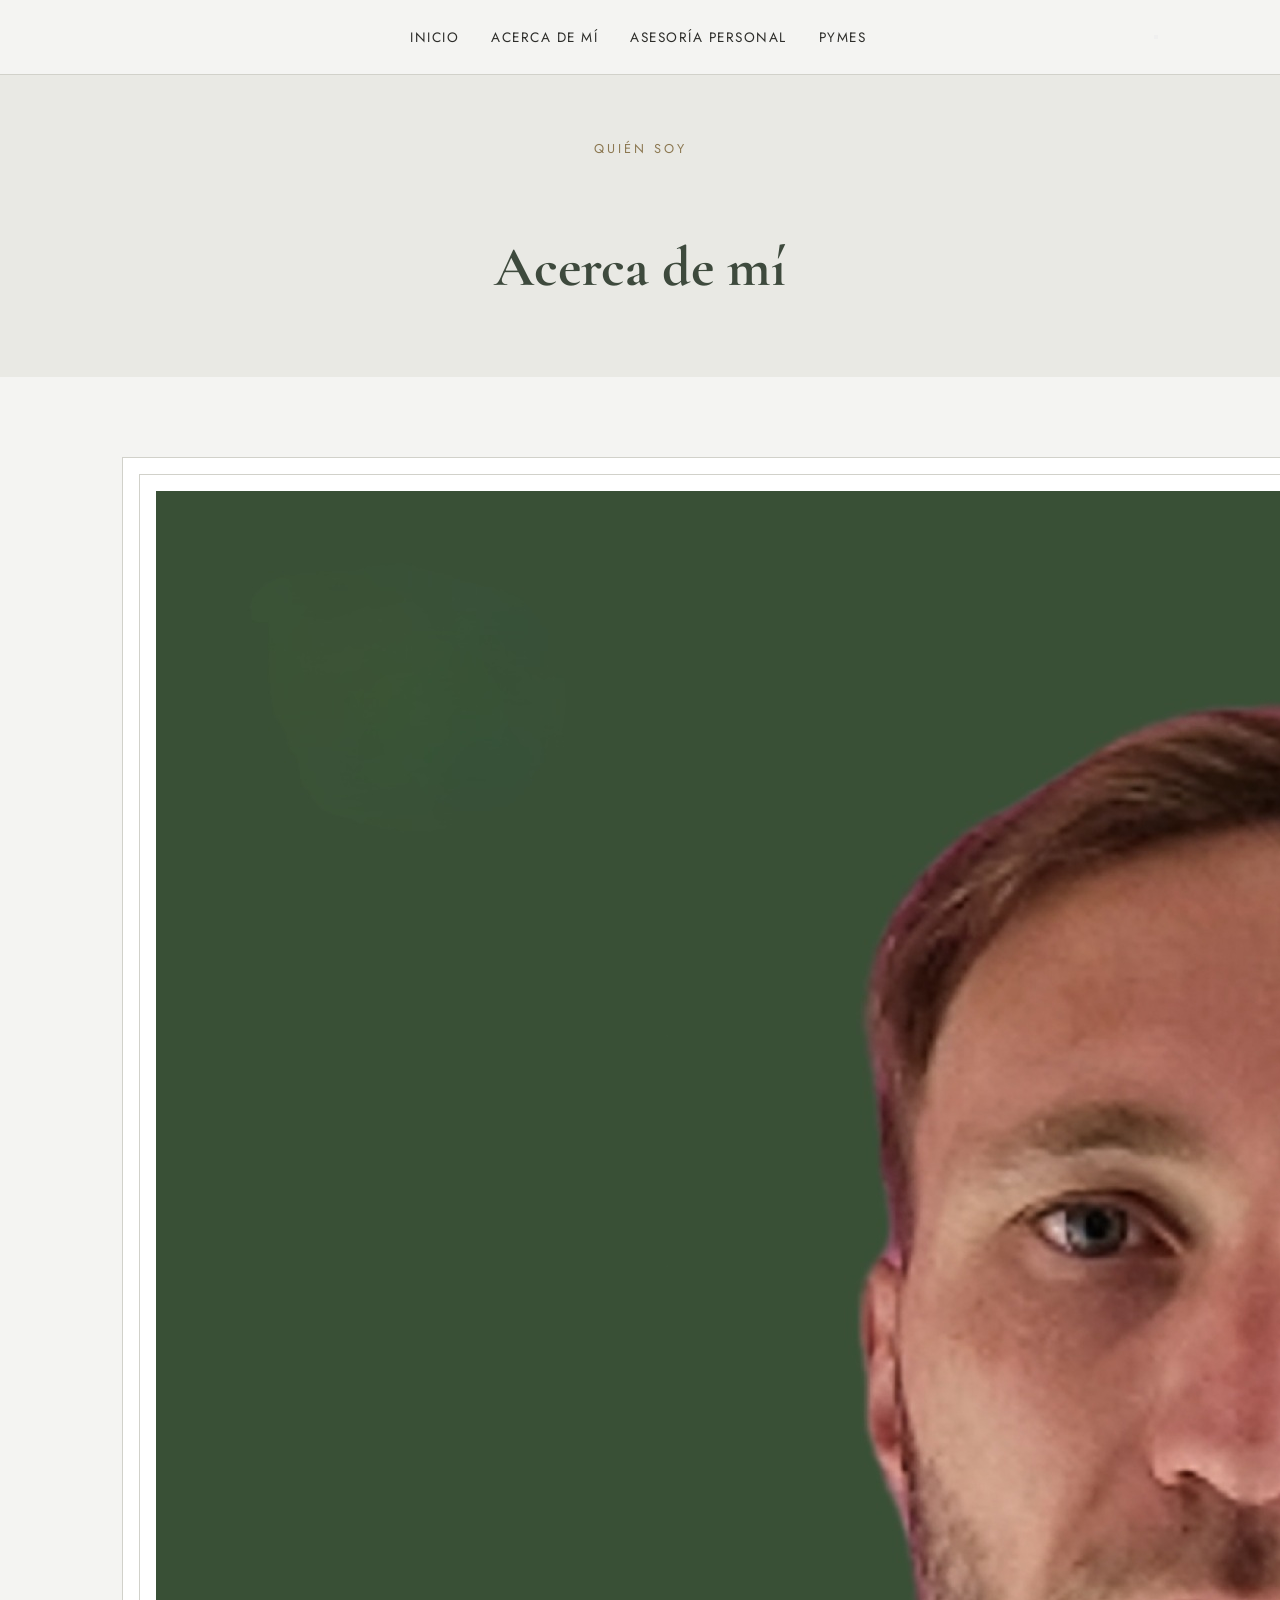
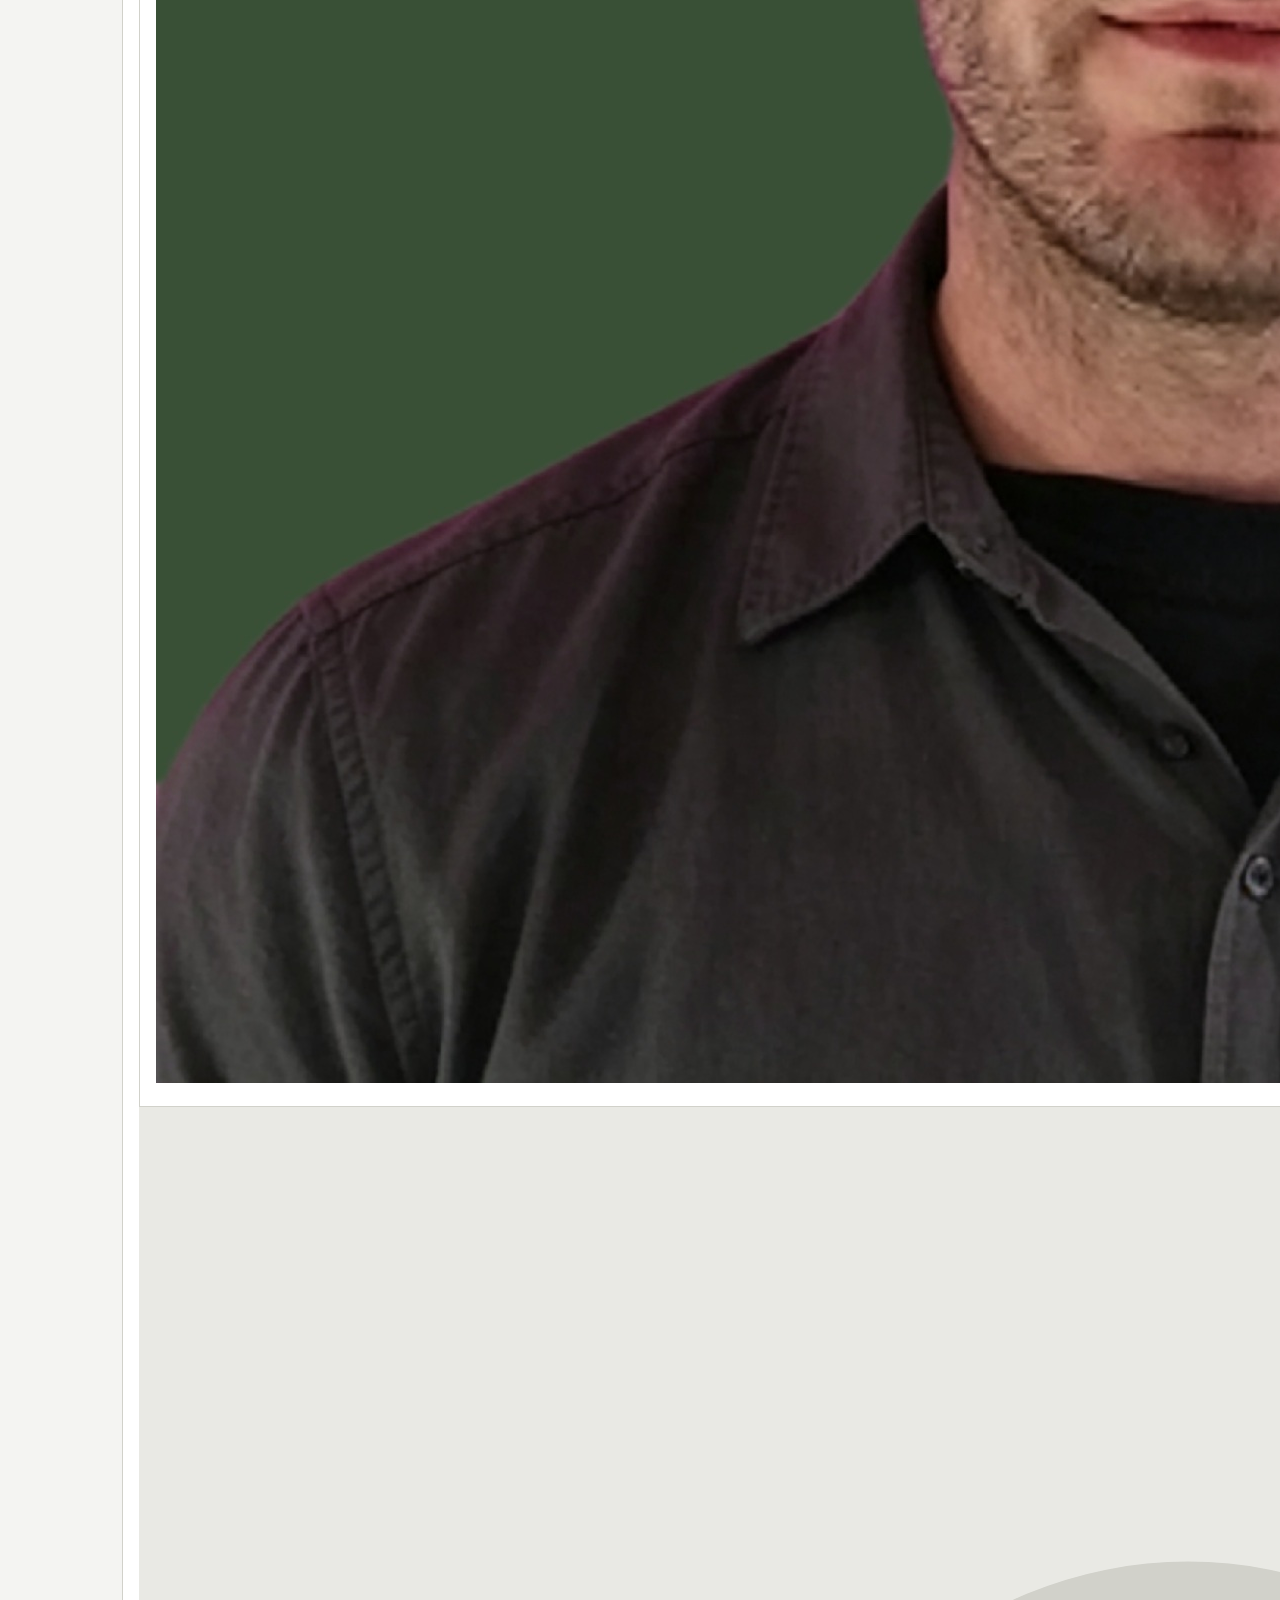
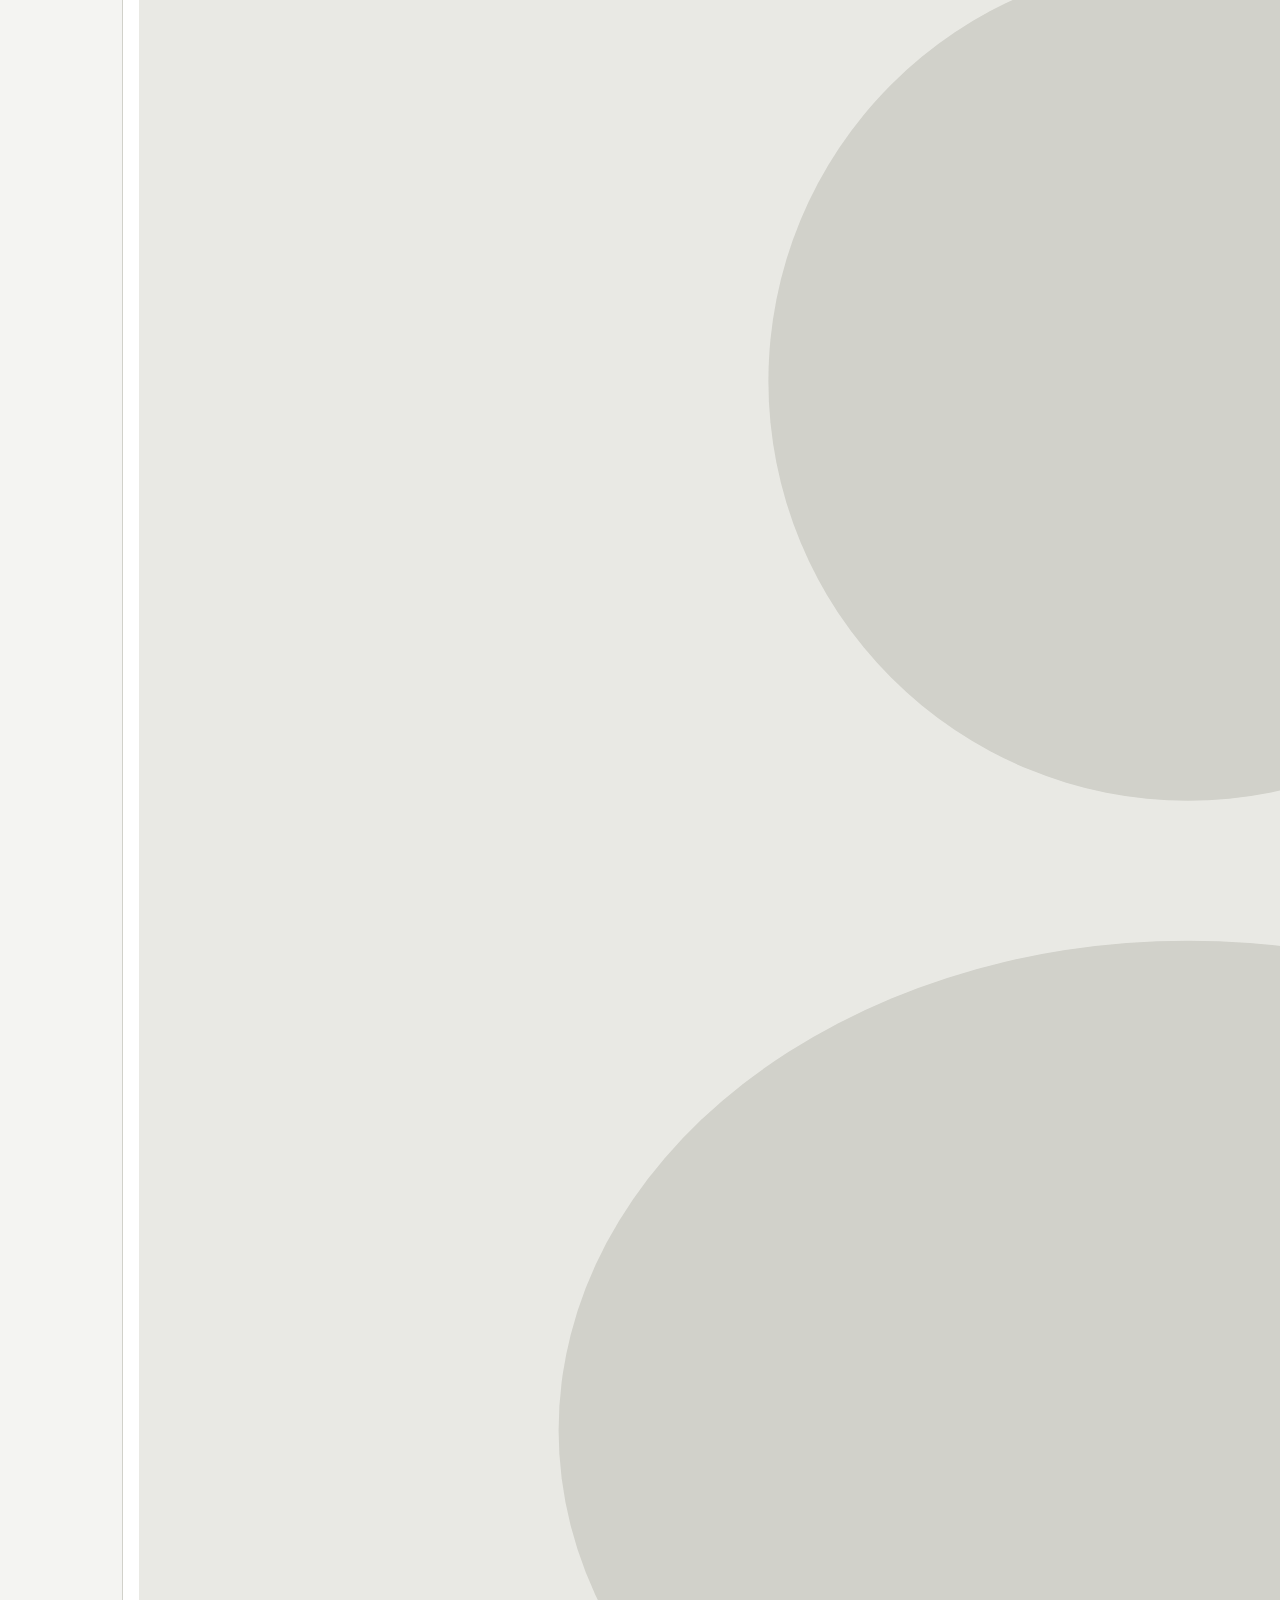
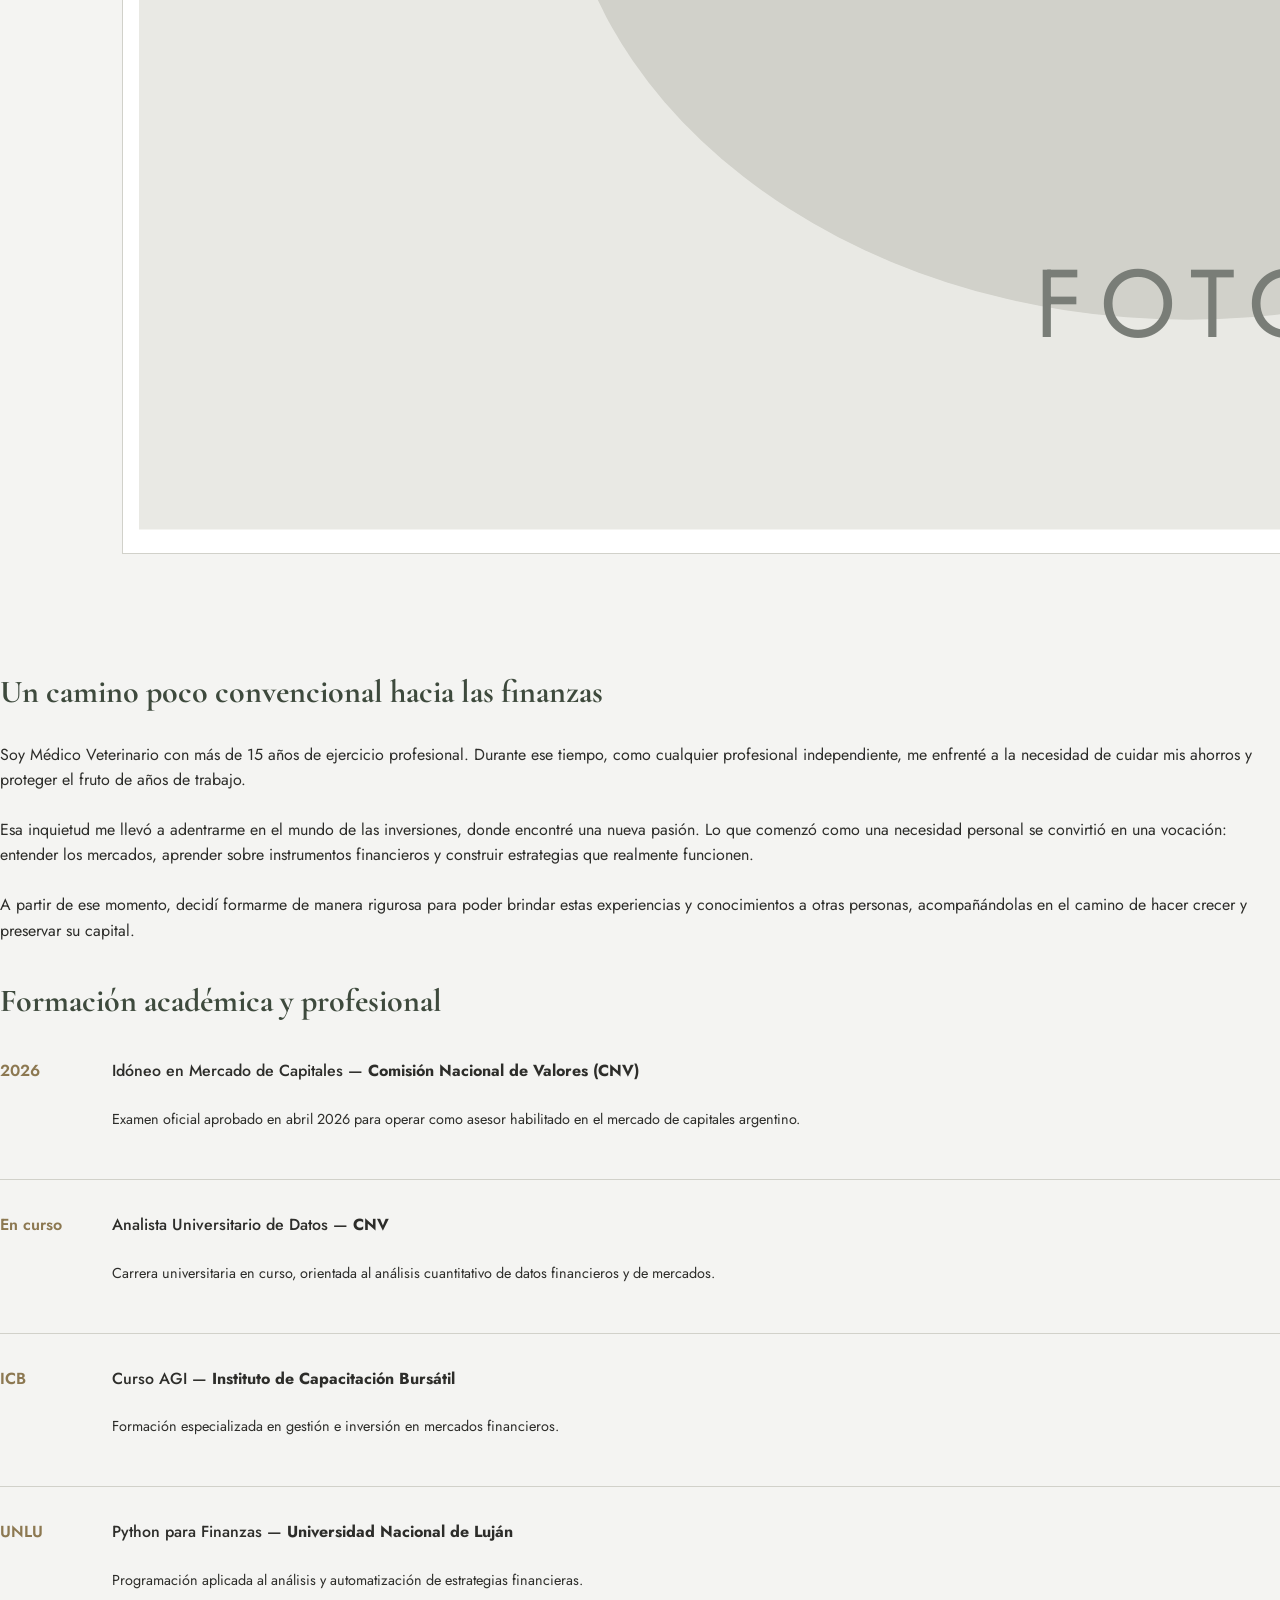
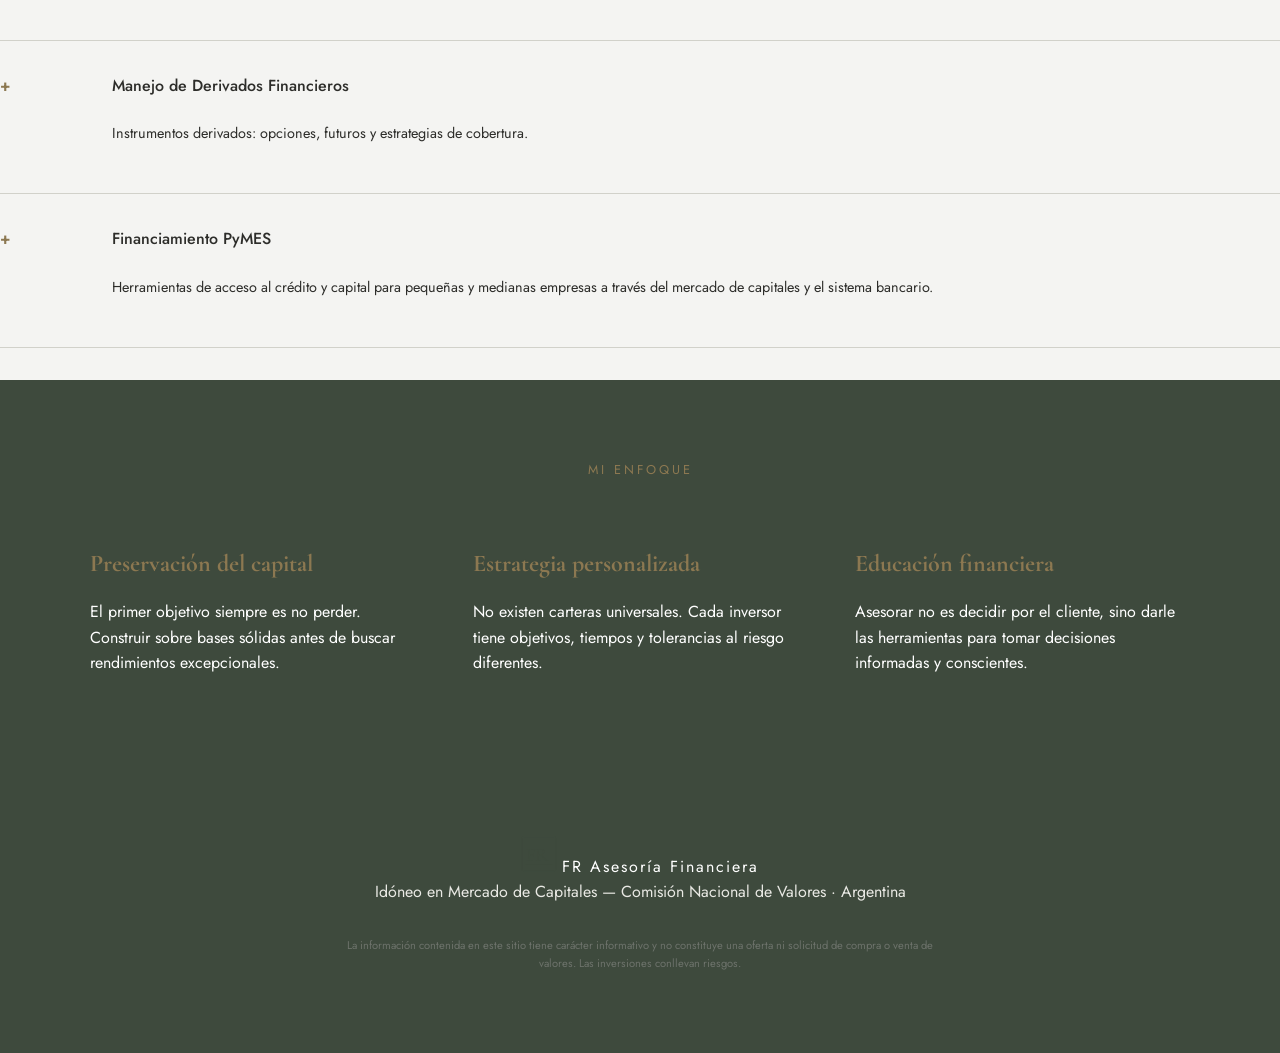
==== about.html @ cd97ecd7 "Update about.html" ====
<!DOCTYPE html>
<html lang="es">
<head>
  <meta charset="UTF-8" />
  <meta name="viewport" content="width=device-width, initial-scale=1.0"/>
  <title>Acerca de mí | FR Asesoría Financiera</title>
  <link rel="stylesheet" href="css/style.css" />
  <link rel="preconnect" href="https://fonts.googleapis.com">
  <link href="https://fonts.googleapis.com/css2?family=Cormorant+Garamond:wght@300;400;500;600&family=Jost:wght@200;300;400;500&display=swap" rel="stylesheet">
</head>
<body class="page-about">

  <nav class="nav">
    <div class="nav-inner">
      <a href="index.html" class="nav-logo">
        <svg class="logo-svg" viewBox="0 0 64 64" xmlns="http://www.w3.org/2000/svg">
          <rect x="2" y="2" width="60" height="60" rx="2" fill="none" stroke="var(--accent)" stroke-width="1.5"/>
          <text x="8" y="44" font-family="Cormorant Garamond, serif" font-size="34" font-weight="500" fill="var(--accent)" letter-spacing="-1">FR</text>
          <line x1="8" y1="50" x2="56" y2="50" stroke="var(--accent)" stroke-width="0.8" opacity="0.5"/>
        </svg>
      </a>
      <ul class="nav-links">
        <li><a href="index.html">Inicio</a></li>
        <li><a href="about.html" class="active">Acerca de mí</a></li>
        <li><a href="personas.html">Asesoría Personal</a></li>
        <li><a href="pymes.html">PyMES</a></li>
      </ul>
      <button class="nav-toggle" aria-label="Menú">
        <span></span><span></span><span></span>
      </button>
    </div>
  </nav>

  <main>
    <!-- PAGE HEADER -->
    <section class="page-header">
      <div class="container">
        <p class="section-label">Quién soy</p>
        <h2 class="page-title">Acerca de mí</h2>
      </div>
    </section>

    <!-- BIO -->
    <section class="about-bio">
      <div class="container about-grid">
        <div class="about-photo-col">
          <div class="about-photo-frame">
             <div class="about-photo-frame">
             <img src="perfil.jpg" alt="Federico Randazzo" class="about-photo">
             </div>     
              <svg viewBox="0 0 240 300" xmlns="http://www.w3.org/2000/svg">
                <rect width="240" height="300" fill="var(--surface)"/>
                <circle cx="120" cy="100" r="48" fill="var(--border)"/>
                <ellipse cx="120" cy="220" rx="72" ry="56" fill="var(--border)"/>
                <text x="120" y="278" text-anchor="middle" font-family="Jost" font-size="11" fill="var(--muted)" letter-spacing="2">FOTO</text>
              </svg>
            </div>
          </div>
          <div class="about-credential-box">
            <svg viewBox="0 0 64 64" xmlns="http://www.w3.org/2000/svg" width="40" height="40">
              <rect x="2" y="2" width="60" height="60" rx="2" fill="none" stroke="var(--accent)" stroke-width="1.5"/>
              <text x="8" y="44" font-family="Cormorant Garamond, serif" font-size="34" font-weight="500" fill="var(--accent)" letter-spacing="-1">FR</text>
              <line x1="8" y1="50" x2="56" y2="50" stroke="var(--accent)" stroke-width="0.8" opacity="0.5"/>
            </svg>
            <div>
              <p class="cred-name">Federico Randazzo.</p>
              <p class="cred-title">Asesor Financiero Matriculado CNV</p>
            </div>
          </div>
        </div>

        <div class="about-text-col">
          <h3 class="about-subtitle">Un camino poco convencional hacia las finanzas</h3>
          <p>Soy Médico Veterinario con más de 15 años de ejercicio profesional. Durante ese tiempo, como cualquier profesional independiente, me enfrenté a la necesidad de cuidar mis ahorros y proteger el fruto de años de trabajo.</p>
          <p>Esa inquietud me llevó a adentrarme en el mundo de las inversiones, donde encontré una nueva pasión. Lo que comenzó como una necesidad personal se convirtió en una vocación: entender los mercados, aprender sobre instrumentos financieros y construir estrategias que realmente funcionen.</p>
          <p>A partir de ese momento, decidí formarme de manera rigurosa para poder brindar estas experiencias y conocimientos a otras personas, acompañándolas en el camino de hacer crecer y preservar su capital.</p>

          <div class="about-divider"></div>

          <h3 class="about-subtitle">Formación académica y profesional</h3>

          <div class="formation-list">
            <div class="formation-item">
              <div class="formation-year">2026</div>
              <div class="formation-content">
                <p class="formation-title">Idóneo en Mercado de Capitales — <strong>Comisión Nacional de Valores (CNV)</strong></p>
                <p class="formation-desc">Examen oficial aprobado en abril 2026 para operar como asesor habilitado en el mercado de capitales argentino.</p>
              </div>
            </div>
            <div class="formation-item">
              <div class="formation-year">En curso</div>
              <div class="formation-content">
                <p class="formation-title">Analista Universitario de Datos — <strong>CNV</strong></p>
                <p class="formation-desc">Carrera universitaria en curso, orientada al análisis cuantitativo de datos financieros y de mercados.</p>
              </div>
            </div>
            <div class="formation-item">
              <div class="formation-year">ICB</div>
              <div class="formation-content">
                <p class="formation-title">Curso AGI — <strong>Instituto de Capacitación Bursátil</strong></p>
                <p class="formation-desc">Formación especializada en gestión e inversión en mercados financieros.</p>
              </div>
            </div>
            <div class="formation-item">
              <div class="formation-year">UNLU</div>
              <div class="formation-content">
                <p class="formation-title">Python para Finanzas — <strong>Universidad Nacional de Luján</strong></p>
                <p class="formation-desc">Programación aplicada al análisis y automatización de estrategias financieras.</p>
              </div>
            </div>
            <div class="formation-item">
              <div class="formation-year">+</div>
              <div class="formation-content">
                <p class="formation-title">Manejo de Derivados Financieros</p>
                <p class="formation-desc">Instrumentos derivados: opciones, futuros y estrategias de cobertura.</p>
              </div>
            </div>
            <div class="formation-item">
              <div class="formation-year">+</div>
              <div class="formation-content">
                <p class="formation-title">Financiamiento PyMES</p>
                <p class="formation-desc">Herramientas de acceso al crédito y capital para pequeñas y medianas empresas a través del mercado de capitales y el sistema bancario.</p>
              </div>
            </div>
          </div>
        </div>
      </div>
    </section>

    <!-- VALUES -->
    <section class="values">
      <div class="container">
        <p class="section-label">Mi enfoque</p>
        <div class="values-grid">
          <div class="value-item">
            <h4>Preservación del capital</h4>
            <p>El primer objetivo siempre es no perder. Construir sobre bases sólidas antes de buscar rendimientos excepcionales.</p>
          </div>
          <div class="value-item">
            <h4>Estrategia personalizada</h4>
            <p>No existen carteras universales. Cada inversor tiene objetivos, tiempos y tolerancias al riesgo diferentes.</p>
          </div>
          <div class="value-item">
            <h4>Educación financiera</h4>
            <p>Asesorar no es decidir por el cliente, sino darle las herramientas para tomar decisiones informadas y conscientes.</p>
          </div>
        </div>
      </div>
    </section>
  </main>

  <footer class="footer">
    <div class="container footer-inner">
      <div class="footer-logo">
        <svg viewBox="0 0 64 64" xmlns="http://www.w3.org/2000/svg" width="36" height="36">
          <rect x="2" y="2" width="60" height="60" rx="2" fill="none" stroke="var(--accent)" stroke-width="1.5"/>
          <text x="8" y="44" font-family="Cormorant Garamond, serif" font-size="34" font-weight="500" fill="var(--accent)" letter-spacing="-1">FR</text>
          <line x1="8" y1="50" x2="56" y2="50" stroke="var(--accent)" stroke-width="0.8" opacity="0.5"/>
        </svg>
        <span>FR Asesoría Financiera</span>
      </div>
      <p class="footer-legal">Idóneo en Mercado de Capitales — Comisión Nacional de Valores · Argentina</p>
      <p class="footer-disclaimer">La información contenida en este sitio tiene carácter informativo y no constituye una oferta ni solicitud de compra o venta de valores. Las inversiones conllevan riesgos.</p>
    </div>
  </footer>

  <script src="js/main.js"></script>
</body>
</html>
---- css/style.css ----
/* PALETA MATE: GRIS, VERDE BOSQUE Y TIERRA */
:root {
  --bg: #f4f4f2;           /* Gris piedra muy claro (mate) */
  --surface: #e9e9e4;      /* Gris cemento suave */
  --text: #2d2d2a;         /* Carbón mate */
  --muted: #797d77;        /* Gris verdoso */
  --accent: #3e4a3d;       /* Verde bosque profundo (mate) */
  --secondary: #8c7851;    /* Marrón tierra / Bronce mate */
  --border: #d1d1ca;       /* Gris borde suave */
  --jost: 'Jost', sans-serif;
  --cormorant: 'Cormorant Garamond', serif;
}

/* RESET Y BASE */
* { margin: 0; padding: 0; box-sizing: border-box; }
body { 
  font-family: var(--jost); 
  color: var(--text); 
  background-color: var(--bg);
  line-height: 1.6;
}

/* NAVEGACIÓN */
.nav {
  padding: 1.5rem 0;
  border-bottom: 1px solid var(--border);
  position: sticky;
  top: 0;
  background: var(--bg);
  z-index: 100;
}
.nav-inner {
  max-width: 1100px;
  margin: 0 auto;
  display: flex;
  justify-content: space-between;
  align-items: center;
  padding: 0 2rem;
}
.nav-links { display: flex; list-style: none; gap: 2rem; }
.nav-links a { 
  text-decoration: none; 
  color: var(--text); 
  font-size: 0.85rem;
  text-transform: uppercase;
  letter-spacing: 1.5px;
}
.nav-links a:hover { color: var(--secondary); }

/* HERO SECTION */
.hero {
  padding: 6rem 2rem;
  max-width: 1100px;
  margin: 0 auto;
}
.hero-grid {
  display: grid;
  grid-template-columns: 1.2fr 0.8fr;
  gap: 4rem;
  align-items: center;
}
.hero-eyebrow { 
  text-transform: uppercase; 
  letter-spacing: 4px; 
  font-size: 0.75rem; 
  color: var(--secondary);
  font-weight: 500;
  margin-bottom: 1rem;
}
.hero-name { 
  font-family: var(--cormorant); 
  font-size: 4.8rem; 
  line-height: 0.85;
  font-weight: 500;
  color: var(--accent);
}
.hero-name span { color: var(--secondary); }
.hero-credential { margin-top: 1.5rem; font-size: 1.1rem; color: var(--text); }
.cnv-badge { 
  font-size: 0.7rem; 
  background: transparent; 
  padding: 2px 0; 
  border-bottom: 1px solid var(--secondary);
  color: var(--muted);
}
.hero-divider { 
  width: 40px; 
  height: 1px; 
  background: var(--secondary); 
  margin: 2.5rem 0; 
}

/* BOTONES MATE */
.btn {
  padding: 1.2rem 2.2rem;
  text-decoration: none;
  display: inline-block;
  font-size: 0.8rem;
  text-transform: uppercase;
  letter-spacing: 2px;
  transition: all 0.4s ease;
}
.btn-primary { 
  background: var(--accent); 
  color: #f4f4f2; 
  border: 1px solid var(--accent);
}
.btn-ghost { 
  border: 1px solid var(--accent); 
  color: var(--accent); 
  margin-left: 1rem; 
}
.btn:hover { 
  background: var(--secondary); 
  border-color: var(--secondary); 
  color: white; 
}

/* SERVICIOS */
.services-preview { background: var(--surface); padding: 7rem 2rem; }
.container { max-width: 1100px; margin: 0 auto; }
.section-label { 
  text-align: center; 
  margin-bottom: 4rem; 
  letter-spacing: 3px; 
  text-transform: uppercase;
  font-size: 0.8rem;
  color: var(--secondary); 
}
.services-grid { 
  display: grid; 
  grid-template-columns: repeat(auto-fit, minmax(300px, 1fr)); 
  gap: 1.5rem; 
}
.service-card { 
  background: var(--bg); 
  padding: 3rem 2rem; 
  border: 1px solid var(--border);
  text-decoration: none;
  color: inherit;
  transition: all 0.3s ease;
}
.service-card:hover { 
  border-color: var(--secondary);
  background: #ffffff;
}
.service-card h3 { 
  font-family: var(--cormorant); 
  font-size: 1.8rem; 
  margin: 1.5rem 0 1rem 0; 
  color: var(--accent);
}

/* FOOTER */
.footer { 
  padding: 5rem 2rem; 
  background: var(--accent); 
  color: var(--surface); 
  text-align: center; 
}
.footer-logo span { color: white; letter-spacing: 2px; }
.footer-disclaimer { 
  font-size: 0.7rem; 
  color: var(--muted); 
  max-width: 600px; 
  margin: 2rem auto 0; 
  opacity: 0.8;
}

/* RESPONSIVE */
@media (max-width: 768px) {
  .hero-grid { grid-template-columns: 1fr; text-align: center; }
  .hero-name { font-size: 3.8rem; }
  .hero-divider { margin: 2rem auto; }
  .nav-links { display: none; }
}
/* AJUSTES PARA EL MENÚ MÓVIL (JS) */
@media (max-width: 768px) {
    .nav-toggle {
        display: block;
        cursor: pointer;
        background: none;
        border: none;
        z-index: 1000;
    }
    .nav-toggle span {
        display: block;
        width: 25px;
        height: 2px;
        background: var(--accent);
        margin: 5px;
        transition: 0.3s;
    }
    .nav-links {
        position: fixed;
        right: -100%;
        top: 0;
        height: 100vh;
        width: 70%;
        background: var(--bg);
        flex-direction: column;
        align-items: center;
        justify-content: center;
        transition: 0.5s;
        box-shadow: -10px 0 20px rgba(0,0,0,0.1);
    }
    .nav-active { right: 0; }
}
/* ESTILOS ESPECÍFICOS PARA ACERCA DE MÍ */
.page-header {
  padding: 4rem 2rem;
  text-align: center;
  background: var(--surface);
}
.page-title {
  font-family: var(--cormorant);
  font-size: 3.5rem;
  color: var(--accent);
}

.about-grid {
  display: grid;
  grid-template-columns: 0.8fr 1.2fr;
  gap: 4rem;
  padding: 5rem 2rem;
  align-items: start;
}

.about-photo-frame {
  border: 1px solid var(--border);
  padding: 1rem;
  background: white;
}

.about-credential-box {
  margin-top: 2rem;
  display: flex;
  align-items: center;
  gap: 1rem;
  padding: 1.5rem;
  background: var(--surface);
  border-left: 3px solid var(--secondary);
}

.cred-name { font-weight: 600; color: var(--accent); }
.cred-title { font-size: 0.8rem; color: var(--muted); }

.about-subtitle {
  font-family: var(--cormorant);
  font-size: 2rem;
  color: var(--accent);
  margin: 2rem 0 1.5rem;
}

.about-text-col p { margin-bottom: 1.5rem; color: var(--text); }

/* LISTA DE FORMACIÓN */
.formation-list { margin-top: 2rem; }
.formation-item {
  display: flex;
  gap: 2rem;
  margin-bottom: 2rem;
  padding-bottom: 1.5rem;
  border-bottom: 1px solid var(--border);
}
.formation-year {
  font-weight: 600;
  color: var(--secondary);
  min-width: 80px;
}
.formation-title { font-weight: 500; color: var(--accent); }
.formation-desc { font-size: 0.9rem; color: var(--muted); margin-top: 0.3rem; }

/* SECCIÓN VALORES */
.values { background: var(--accent); color: white; padding: 5rem 2rem; }
.values .section-label { color: var(--secondary); }
.values-grid {
  display: grid;
  grid-template-columns: repeat(auto-fit, minmax(250px, 1fr));
  gap: 3rem;
  margin-top: 3rem;
}
.value-item h4 {
  font-family: var(--cormorant);
  font-size: 1.5rem;
  margin-bottom: 1rem;
  color: var(--secondary);
}

/* RESPONSIVE ACERCA DE MÍ */
@media (max-width: 768px) {
  .about-grid { grid-template-columns: 1fr; }
  .page-title { font-size: 2.5rem; }
}
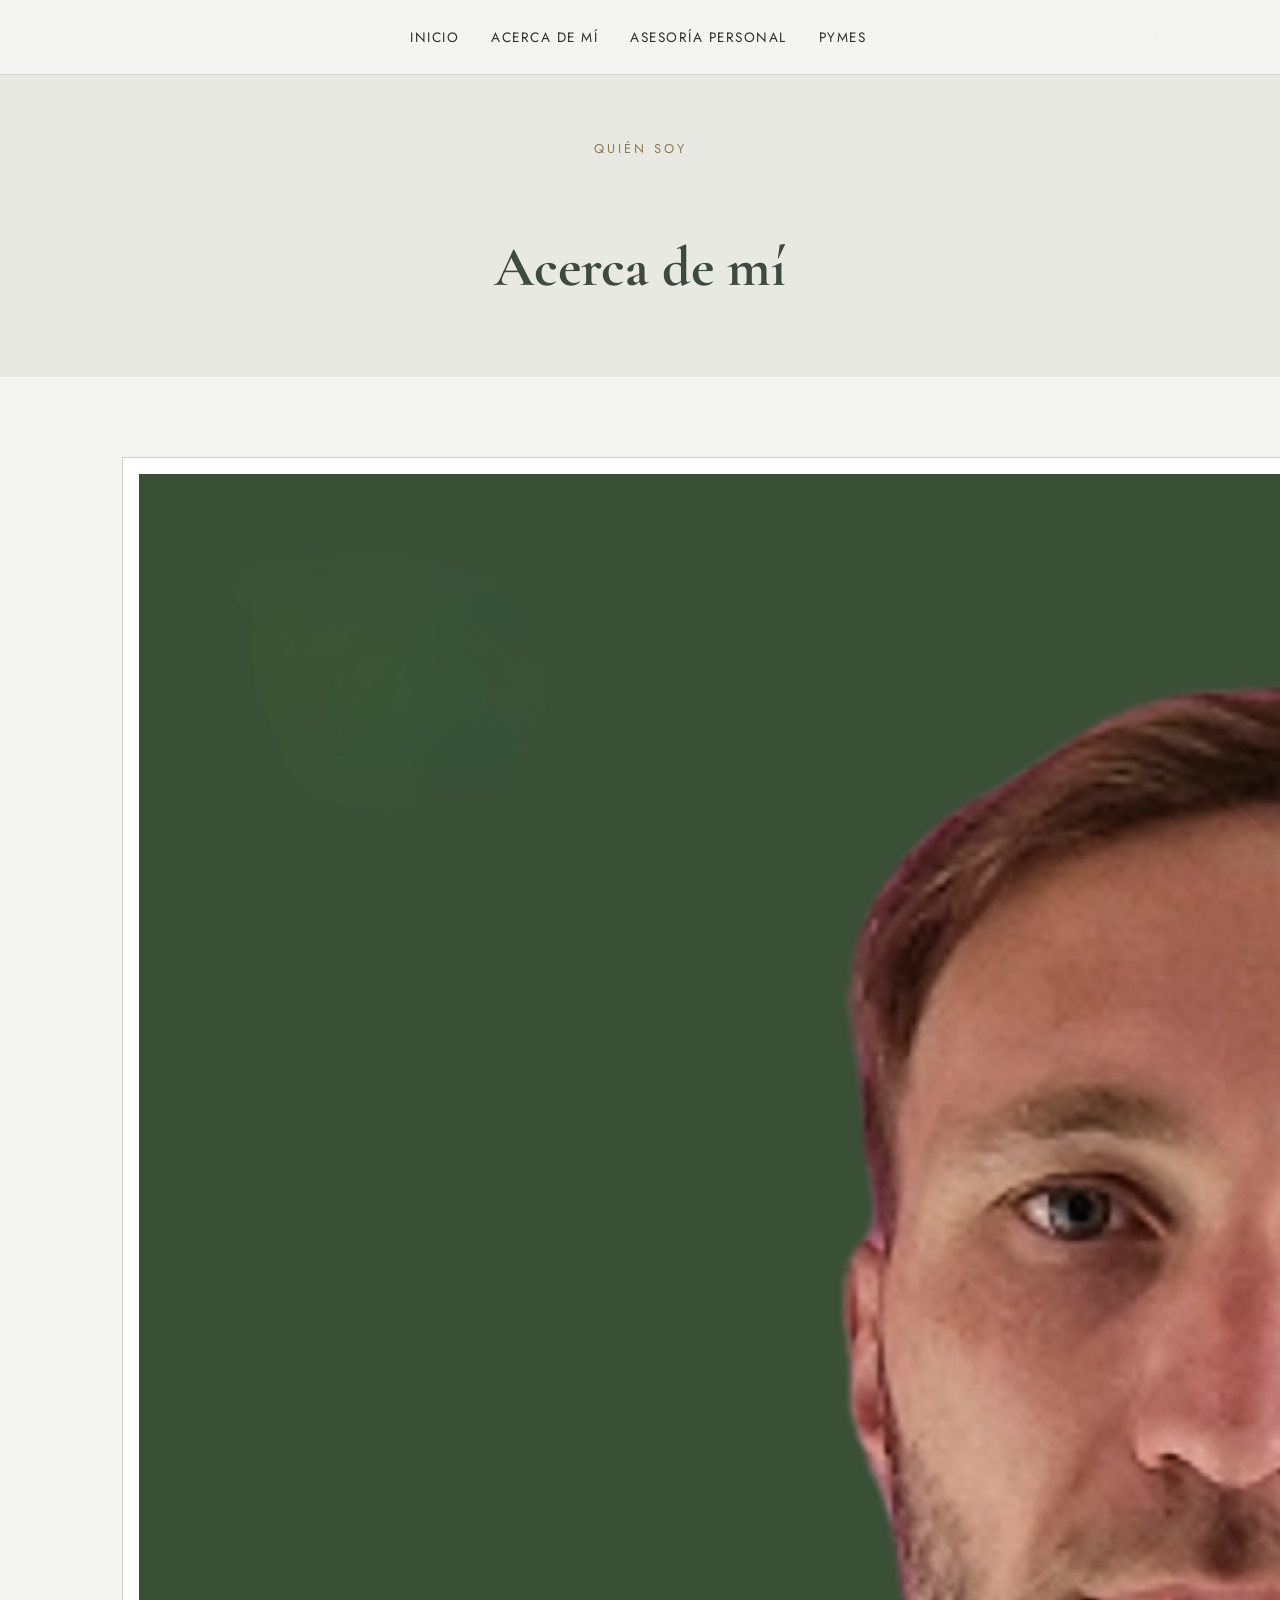
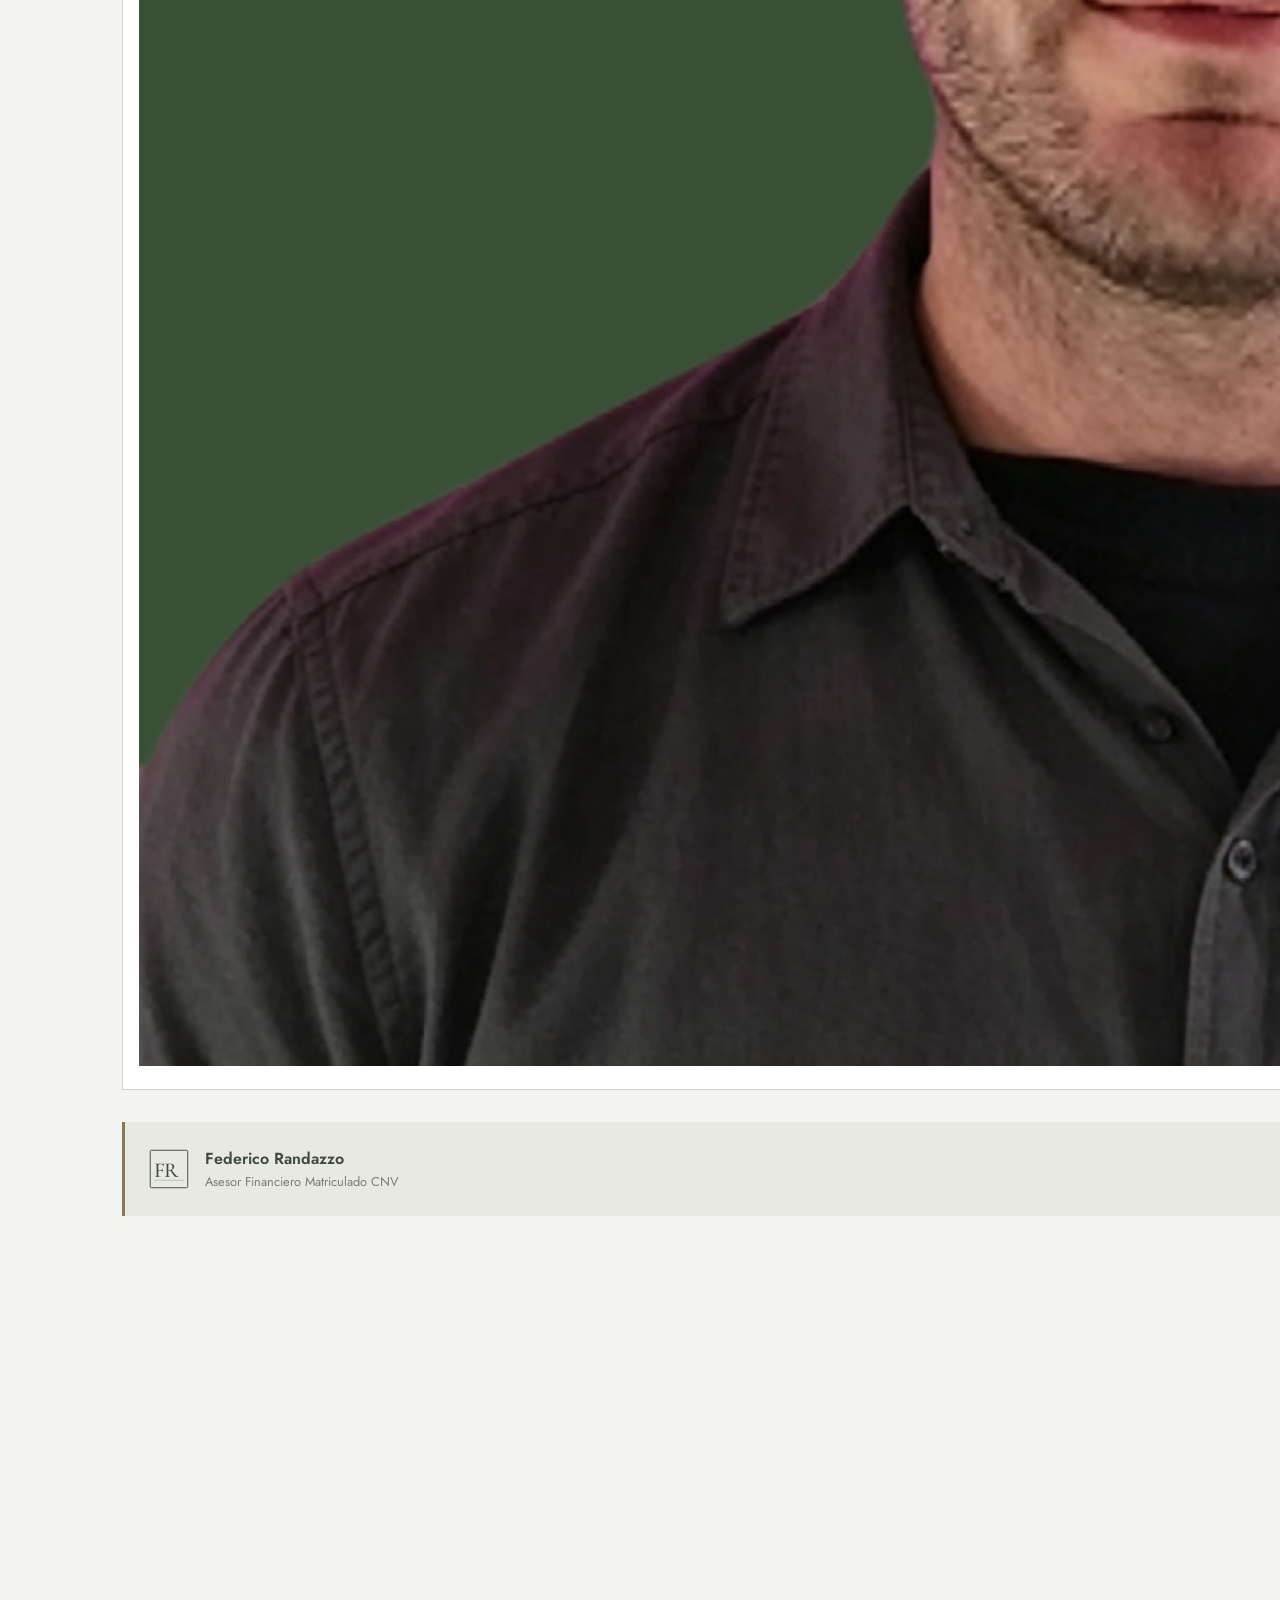
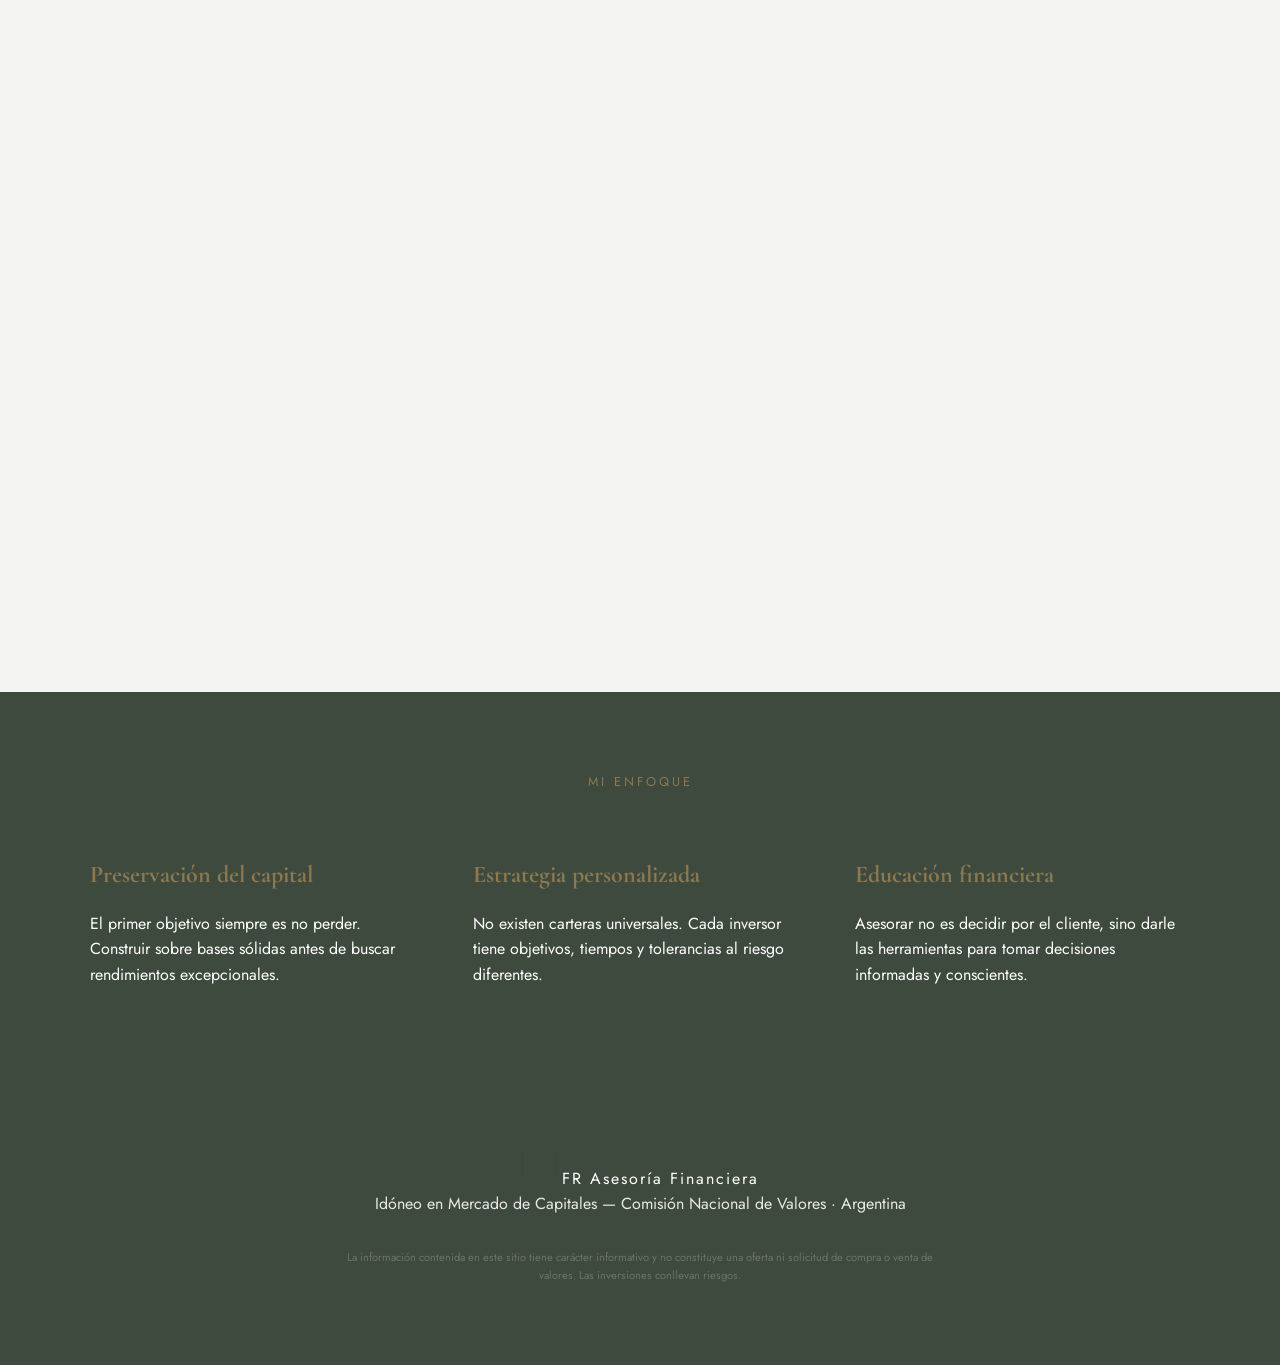
==== commit 6944eaac: "Update about.html" ====
--- a/about.html
+++ b/about.html
@@ -45,17 +45,9 @@
       <div class="container about-grid">
         <div class="about-photo-col">
           <div class="about-photo-frame">
-             <div class="about-photo-frame">
-             <img src="perfil.jpg" alt="Federico Randazzo" class="about-photo">
-             </div>     
-              <svg viewBox="0 0 240 300" xmlns="http://www.w3.org/2000/svg">
-                <rect width="240" height="300" fill="var(--surface)"/>
-                <circle cx="120" cy="100" r="48" fill="var(--border)"/>
-                <ellipse cx="120" cy="220" rx="72" ry="56" fill="var(--border)"/>
-                <text x="120" y="278" text-anchor="middle" font-family="Jost" font-size="11" fill="var(--muted)" letter-spacing="2">FOTO</text>
-              </svg>
-            </div>
+            <img src="perfil.jpg" alt="Federico Randazzo" class="about-photo">
           </div>
+
           <div class="about-credential-box">
             <svg viewBox="0 0 64 64" xmlns="http://www.w3.org/2000/svg" width="40" height="40">
               <rect x="2" y="2" width="60" height="60" rx="2" fill="none" stroke="var(--accent)" stroke-width="1.5"/>
@@ -63,7 +55,7 @@
               <line x1="8" y1="50" x2="56" y2="50" stroke="var(--accent)" stroke-width="0.8" opacity="0.5"/>
             </svg>
             <div>
-              <p class="cred-name">Federico Randazzo.</p>
+              <p class="cred-name">Federico Randazzo</p>
               <p class="cred-title">Asesor Financiero Matriculado CNV</p>
             </div>
           </div>
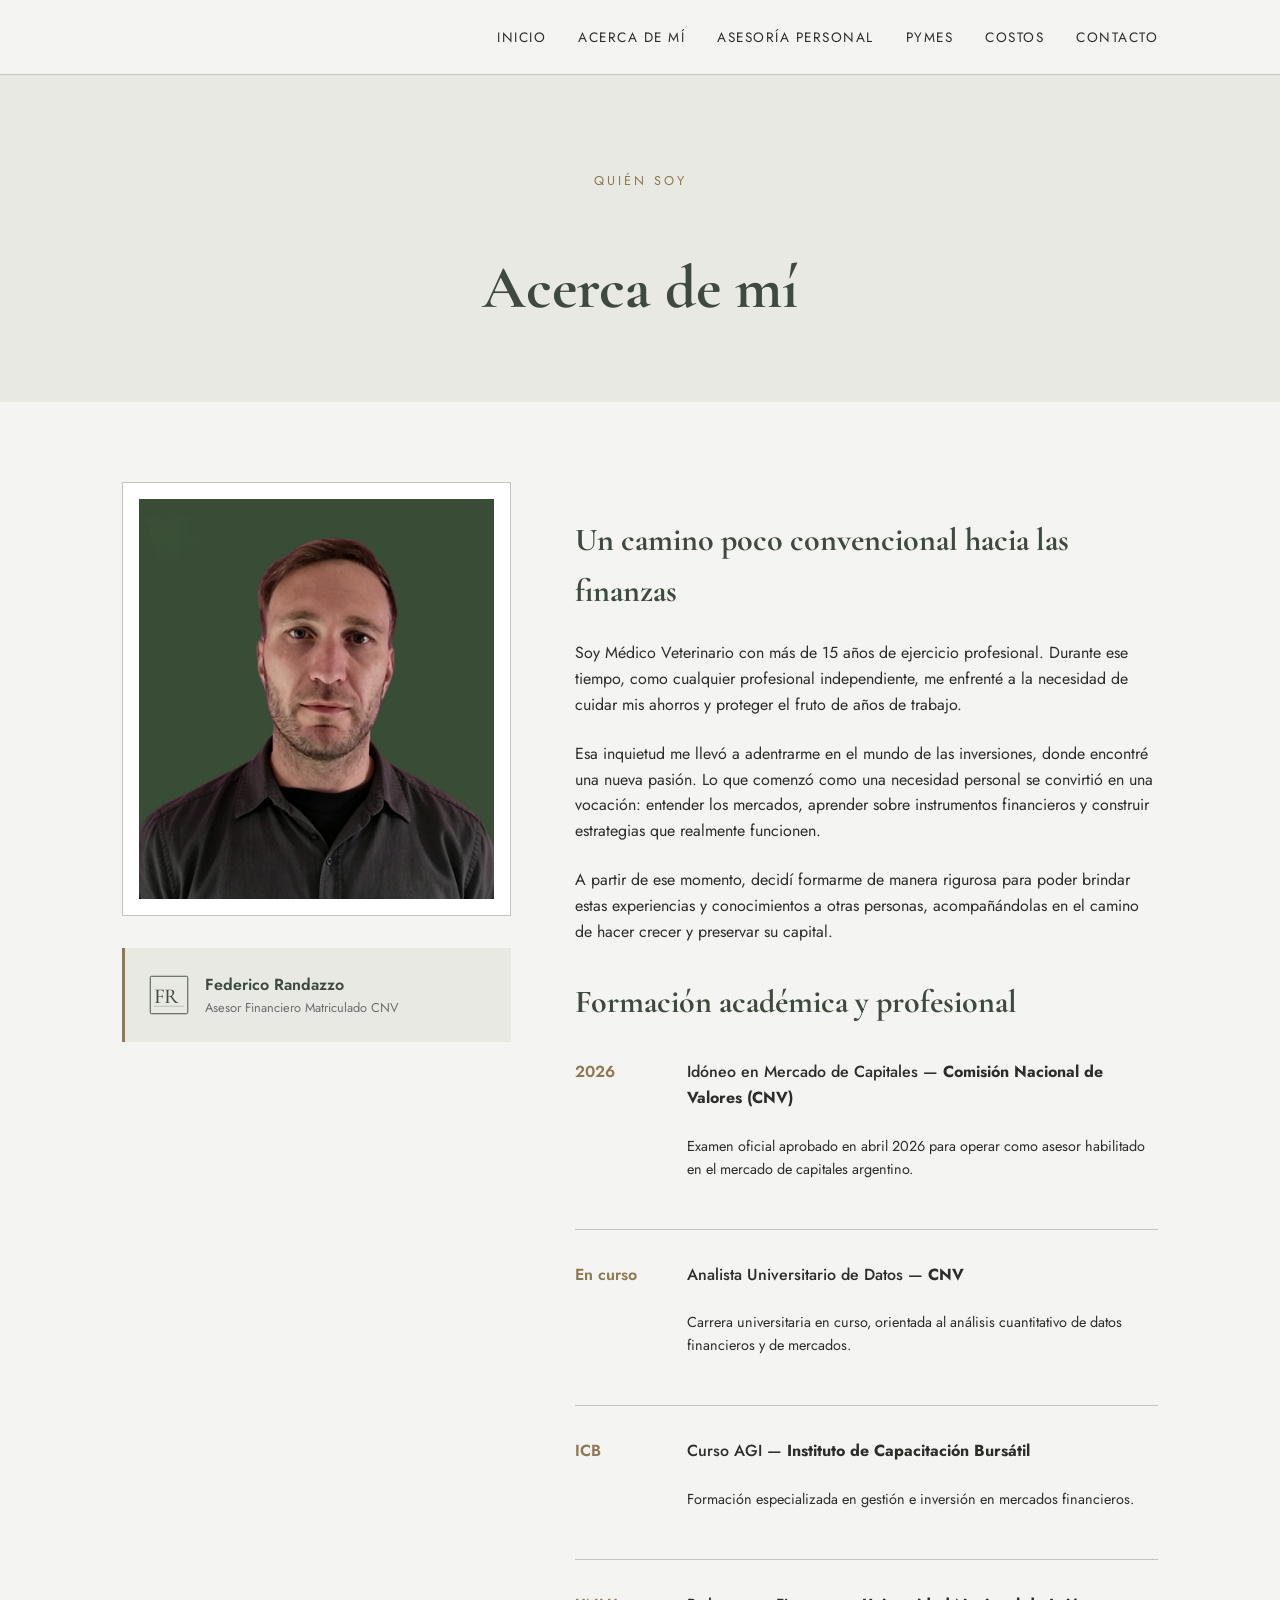
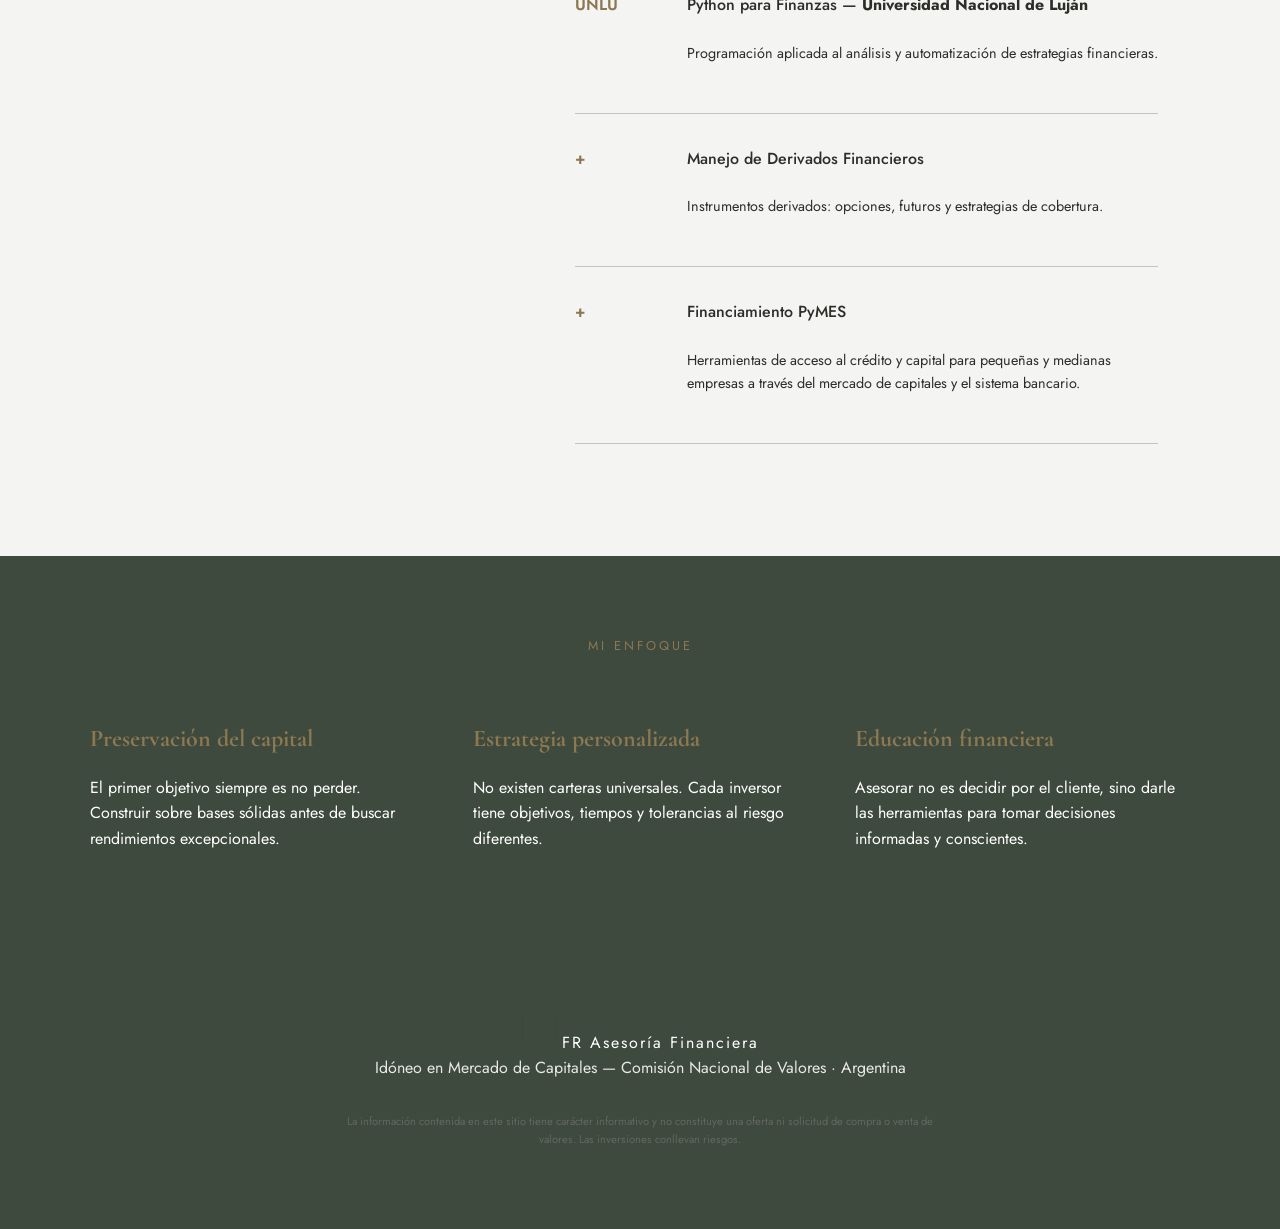
==== commit 3db1fb7e: "Update about.html" ====
--- a/about.html
+++ b/about.html
@@ -10,26 +10,40 @@
 </head>
 <body class="page-about">
 
-  <nav class="nav">
-    <div class="nav-inner">
-      <a href="index.html" class="nav-logo">
-        <svg class="logo-svg" viewBox="0 0 64 64" xmlns="http://www.w3.org/2000/svg">
-          <rect x="2" y="2" width="60" height="60" rx="2" fill="none" stroke="var(--accent)" stroke-width="1.5"/>
-          <text x="8" y="44" font-family="Cormorant Garamond, serif" font-size="34" font-weight="500" fill="var(--accent)" letter-spacing="-1">FR</text>
-          <line x1="8" y1="50" x2="56" y2="50" stroke="var(--accent)" stroke-width="0.8" opacity="0.5"/>
-        </svg>
-      </a>
-      <ul class="nav-links">
-        <li><a href="index.html">Inicio</a></li>
-        <li><a href="about.html" class="active">Acerca de mí</a></li>
-        <li><a href="personas.html">Asesoría Personal</a></li>
-        <li><a href="pymes.html">PyMES</a></li>
-      </ul>
-      <button class="nav-toggle" aria-label="Menú">
-        <span></span><span></span><span></span>
-      </button>
-    </div>
-  </nav>
+  <!-- ════════════════════════════════════════════════════════════════
+     NAV UNIFICADO — pegar en TODAS las páginas (index, about,
+     personas, pymes, costos, contacto).
+     Cambiá la clase "active" al link que corresponda a cada página.
+     ════════════════════════════════════════════════════════════════ -->
+
+<nav class="nav">
+  <div class="nav-inner">
+
+    <a href="index.html" class="nav-logo">
+      <svg class="logo-svg" viewBox="0 0 64 64" xmlns="http://www.w3.org/2000/svg">
+        <rect x="2" y="2" width="60" height="60" rx="2" fill="none" stroke="var(--accent)" stroke-width="1.5"/>
+        <text x="8" y="44" font-family="Cormorant Garamond, serif" font-size="34" font-weight="500" fill="var(--accent)" letter-spacing="-1">FR</text>
+        <line x1="8" y1="50" x2="56" y2="50" stroke="var(--accent)" stroke-width="0.8" opacity="0.5"/>
+      </svg>
+    </a>
+
+    <!-- Todas las páginas en todos los navs -->
+    <ul class="nav-links">
+      <li><a href="index.html">Inicio</a></li>
+      <li><a href="about.html">Acerca de mí</a></li>
+      <li><a href="personas.html">Asesoría Personal</a></li>
+      <li><a href="pymes.html">PyMES</a></li>
+      <li><a href="costos.html">Costos</a></li>
+      <li><a href="contacto.html">Contacto</a></li>
+    </ul>
+
+    <!-- Botón hamburguesa (debe estar DESPUÉS de nav-links en el HTML) -->
+    <button class="nav-toggle" aria-label="Menú">
+      <span></span><span></span><span></span>
+    </button>
+
+  </div>
+</nav>
 
   <main>
     <!-- PAGE HEADER -->
--- a/css/style.css
+++ b/css/style.css
@@ -1,12 +1,12 @@
-/* PALETA MATE: GRIS, VERDE BOSQUE Y TIERRA */
+/* PALETA MATE ACTUALIZADA: GRIS MÁS PROFUNDO, VERDE BOSQUE Y TIERRA */
 :root {
   --bg: #f4f4f2;           /* Gris piedra muy claro (mate) */
-  --surface: #e9e9e4;      /* Gris cemento suave */
+  --surface: #e9e9e4;      /* Gris cemento suave */     /* Gris cemento más definido */
   --text: #2d2d2a;         /* Carbón mate */
-  --muted: #797d77;        /* Gris verdoso */
+  --muted: #6b6f69;        /* Gris verdoso más oscuro para contraste */
   --accent: #3e4a3d;       /* Verde bosque profundo (mate) */
   --secondary: #8c7851;    /* Marrón tierra / Bronce mate */
-  --border: #d1d1ca;       /* Gris borde suave */
+  --border: #c4c4bc;       /* Gris borde más visible */
   --jost: 'Jost', sans-serif;
   --cormorant: 'Cormorant Garamond', serif;
 }
@@ -133,7 +133,7 @@
   gap: 1.5rem; 
 }
 .service-card { 
-  background: var(--bg); 
+  background: #ebebe6; /* Tono de contraste para destacar sobre el nuevo fondo */
   padding: 3rem 2rem; 
   border: 1px solid var(--border);
   text-decoration: none;
@@ -142,7 +142,7 @@
 }
 .service-card:hover { 
   border-color: var(--secondary);
-  background: #ffffff;
+  background: #f4f4f2;
 }
 .service-card h3 { 
   font-family: var(--cormorant); 
@@ -174,6 +174,7 @@
   .hero-divider { margin: 2rem auto; }
   .nav-links { display: none; }
 }
+
 /* AJUSTES PARA EL MENÚ MÓVIL (JS) */
 @media (max-width: 768px) {
     .nav-toggle {
@@ -206,6 +207,7 @@
     }
     .nav-active { right: 0; }
 }
+
 /* ESTILOS ESPECÍFICOS PARA ACERCA DE MÍ */
 .page-header {
   padding: 4rem 2rem;
@@ -292,3 +294,475 @@
   .about-grid { grid-template-columns: 1fr; }
   .page-title { font-size: 2.5rem; }
 }
+
+/* Asegura que la foto de perfil se vea profesional */
+.about-photo {
+  width: 100%;
+  height: 400px;      
+  display: block;
+  object-fit: cover;  
+  object-position: center top; 
+  filter: grayscale(20%) contrast(1.05); 
+  transition: filter 0.3s ease;
+}
+
+.about-photo:hover {
+  filter: grayscale(0%) contrast(1.05); 
+}
+
+/* ESTILOS PARA LA FOTO EN EL INICIO */
+.hero-image-container {
+  display: flex;
+  justify-content: center;
+  align-items: center;
+}
+
+.hero-image-frame {
+  position: relative;
+  border: 1px solid var(--border);
+  padding: 1rem;
+  background: white;
+  box-shadow: 20px 20px 0px var(--surface); 
+}
+
+.hero-img {
+  width: 100%;
+  max-width: 350px; 
+  height: auto;
+  display: block;
+  filter: saturate(0.8); 
+  transition: all 0.5s ease;
+}
+
+.hero-img:hover {
+  filter: saturate(1);
+  transform: scale(1.02);
+}
+
+/* Ajuste responsive para móviles */
+@media (max-width: 768px) {
+  .hero-image-frame {
+    max-width: 280px;
+    margin-top: 3rem;
+    box-shadow: 10px 10px 0px var(--surface);
+  }
+}
+
+/* =========================================
+   ESTILOS INTEGRALES: SECCIÓN PERSONAS
+   ========================================= */
+
+/* 1. Encabezado de Página (Título y Subtítulo) */
+.page-header {
+    padding: 6rem 2rem 4rem;
+    text-align: center;
+    background-color: var(--surface);
+}
+
+.page-title {
+    font-family: var(--cormorant);
+    font-size: clamp(2.5rem, 5vw, 3.8rem);
+    color: var(--accent);
+    margin: 1rem 0;
+    line-height: 1.1;
+}
+
+.page-subtitle {
+    max-width: 750px;
+    margin: 0 auto;
+    color: var(--muted);
+    font-size: 1.1rem;
+    font-family: var(--jost);
+}
+
+/* 2. Grid de Modelos de Cartera */
+.portfolios-simple {
+    padding: 5rem 2rem;
+}
+
+.grid-carteras {
+    display: grid;
+    grid-template-columns: repeat(auto-fit, minmax(300px, 1fr));
+    gap: 2rem;
+    max-width: 1100px;
+    margin: 3rem auto 0;
+}
+
+/* Tarjetas de Inversión */
+.card {
+    background: #f9f9f7; /* Blanco roto para contraste sobre el fondo gris */
+    padding: 3rem 2rem;
+    border: 1px solid var(--border);
+    transition: all 0.4s ease;
+    text-align: left;
+}
+
+.card h3 {
+    font-family: var(--cormorant);
+    font-size: 2.2rem;
+    color: var(--accent);
+    margin-bottom: 0.8rem;
+}
+
+.card p strong {
+    color: var(--secondary);
+    font-size: 0.75rem;
+    text-transform: uppercase;
+    letter-spacing: 2px;
+}
+
+.card ul {
+    list-style: none;
+    margin-top: 2rem;
+    border-top: 1px solid var(--bg);
+    padding-top: 1.5rem;
+}
+
+.card ul li {
+    font-size: 0.95rem;
+    margin-bottom: 1rem;
+    color: var(--text);
+    padding-left: 1.5rem;
+    position: relative;
+}
+
+/* Viñeta minimalista estilo mate */
+.card ul li::before {
+    content: "—";
+    position: absolute;
+    left: 0;
+    color: var(--secondary);
+    font-weight: bold;
+}
+
+/* Resalte para la cartera moderada (clase .active) */
+.card.active {
+    border-color: var(--secondary);
+    background: var(--surface);
+    transform: translateY(-10px);
+    box-shadow: 15px 15px 0px rgba(140, 120, 81, 0.1);
+}
+
+/* 3. Sección del Test de Perfil */
+#test-perfil {
+    background-color: var(--bg);
+    padding: 6rem 2rem;
+    border-top: 1px solid var(--border);
+}
+
+#quiz-box, #resultado-box {
+    background: #f9f9f7; /* Blanco roto para contraste */
+    padding: 4rem 2rem;
+    max-width: 800px;
+    margin: 0 auto;
+    border: 1px solid var(--border);
+    box-shadow: 20px 20px 0px var(--surface); 
+    text-align: center;
+}
+
+#pregunta-texto {
+    font-family: var(--cormorant);
+    font-size: 2.2rem;
+    color: var(--accent);
+    margin-bottom: 2.5rem;
+    line-height: 1.2;
+}
+
+/* Botones de opciones del test */
+.btn-opcion {
+    display: block;
+    width: 100%;
+    padding: 1.2rem;
+    margin: 0.8rem 0;
+    border: 1px solid var(--border);
+    background: var(--bg);
+    font-family: var(--jost);
+    font-size: 1rem;
+    color: var(--text);
+    cursor: pointer;
+    transition: all 0.3s ease;
+    text-transform: none; 
+}
+
+.btn-opcion:hover {
+    background: var(--accent);
+    color: white;
+    border-color: var(--accent);
+}
+
+/* Resultados y Contador */
+#contador {
+    margin-top: 2rem;
+    font-size: 0.8rem;
+    text-transform: uppercase;
+    letter-spacing: 2px;
+    color: var(--muted);
+}
+
+#perfil-nombre {
+    font-family: var(--cormorant);
+    font-size: 3.5rem;
+    color: var(--secondary);
+    display: block;
+    margin: 1.5rem 0;
+}
+
+#perfil-desc {
+    font-size: 1.1rem;
+    margin-bottom: 2.5rem;
+    max-width: 600px;
+    margin-left: auto;
+    margin-right: auto;
+}
+
+/* Ajuste Responsive */
+@media (max-width: 768px) {
+    .page-title { font-size: 2.8rem; }
+    #quiz-box { padding: 2rem 1.5rem; }
+    .grid-carteras { padding: 0 1rem; }
+}
+/* SECCIÓN COSTOS - ESTILO MATE INTEGRAL */
+.pricing { 
+    padding: 6rem 2rem; 
+    background: var(--bg); 
+    border-top: 1px solid var(--border);
+}
+
+.pricing-grid { 
+    display: grid; 
+    grid-template-columns: repeat(auto-fit, minmax(320px, 1fr)); 
+    gap: 3rem; 
+    max-width: 1100px; 
+    margin: 3rem auto 0; 
+}
+
+.pricing-card { 
+    background: white; 
+    padding: 3.5rem 2.5rem; 
+    border: 1px solid var(--border); 
+    box-shadow: 20px 20px 0px var(--surface); /* Tu sello visual */
+    transition: transform 0.3s ease; 
+}
+
+.pricing-card:hover { 
+    transform: translateY(-5px); 
+}
+
+.pricing-card h3 {
+    font-family: var(--cormorant);
+    font-size: 2.2rem;
+    color: var(--accent);
+    margin-bottom: 0.5rem;
+}
+
+.price-tag { 
+    font-family: var(--cormorant); 
+    font-size: 2.8rem; 
+    color: var(--secondary); 
+    margin: 1.5rem 0; 
+    display: block; 
+    line-height: 1;
+}
+
+.fee-list { 
+    list-style: none; 
+    margin-top: 2rem; 
+    border-top: 1px solid var(--surface);
+}
+
+.fee-list li { 
+    padding: 1rem 0; 
+    border-bottom: 1px solid var(--surface); 
+    font-size: 0.9rem; 
+    display: flex; 
+    justify-content: space-between; 
+    align-items: center;
+}
+
+.fee-label { 
+    color: var(--muted); 
+    text-transform: uppercase;
+    letter-spacing: 1px;
+    font-size: 0.75rem;
+}
+
+.fee-value { 
+    font-weight: 600; 
+    color: var(--accent); 
+}
+
+.pricing-footer-note {
+    grid-column: 1 / -1;
+    text-align: center;
+    margin-top: 3rem;
+    font-size: 0.75rem;
+    color: var(--muted);
+    max-width: 700px;
+    margin-left: auto;
+    margin-right: auto;
+    line-height: 1.8;
+}
+/* =========================================
+   ESTILOS SECCIÓN CONTACTO
+   ========================================= */
+
+.contact-section {
+    padding: 6rem 2rem;
+    background-color: var(--bg);
+}
+
+.contact-grid {
+    display: grid;
+    grid-template-columns: 0.8fr 1.2fr;
+    gap: 4rem;
+    max-width: 1100px;
+    margin: 0 auto;
+    align-items: start;
+}
+
+/* Tarjeta de WhatsApp */
+.contact-method-card {
+    background: white;
+    padding: 3.5rem 2.5rem;
+    border: 1px solid var(--border);
+    box-shadow: 20px 20px 0px var(--surface);
+}
+
+.contact-method-card h3 {
+    font-family: var(--cormorant);
+    font-size: 2.2rem;
+    color: var(--accent);
+    margin: 1rem 0;
+}
+
+/* Contenedor del Formulario */
+.contact-form-container {
+    background: white;
+    padding: 3.5rem 2.5rem;
+    border: 1px solid var(--border);
+    box-shadow: 20px 20px 0px var(--surface);
+}
+
+.contact-form-container h3 {
+    font-family: var(--cormorant);
+    font-size: 2.2rem;
+    color: var(--accent);
+    margin-bottom: 2rem;
+}
+
+/* Estilos de Formulario */
+.main-form .form-group {
+    margin-bottom: 1.5rem;
+}
+
+.main-form label {
+    display: block;
+    font-size: 0.75rem;
+    text-transform: uppercase;
+    letter-spacing: 1.5px;
+    margin-bottom: 0.5rem;
+    color: var(--secondary);
+    font-weight: 600;
+}
+
+.main-form input, 
+.main-form textarea {
+    width: 100%;
+    padding: 1rem;
+    border: 1px solid var(--border);
+    background: var(--bg);
+    font-family: var(--jost);
+    font-size: 1rem;
+    color: var(--text);
+    transition: border-color 0.3s;
+}
+
+.main-form input:focus, 
+.main-form textarea:focus {
+    outline: none;
+    border-color: var(--accent);
+    background: white;
+}
+
+/* Ajuste Responsive */
+@media (max-width: 768px) {
+    .contact-grid {
+        grid-template-columns: 1fr;
+        gap: 3rem;
+    }
+    
+    .contact-method-card, 
+    .contact-form-container {
+        padding: 2.5rem 1.5rem;
+    }
+}
+/* ════════════════════════════════════════════════════════════════
+   AGREGAR al final de tu style.css  —  Menú hamburguesa mobile
+   ════════════════════════════════════════════════════════════════ */
+
+/* El botón hamburguesa: oculto en desktop, visible en mobile */
+.nav-toggle {
+  display: none;
+  flex-direction: column;
+  justify-content: center;
+  gap: 5px;
+  background: none;
+  border: none;
+  cursor: pointer;
+  padding: 8px;
+  z-index: 1001;
+}
+
+.nav-toggle span {
+  display: block;
+  width: 24px;
+  height: 2px;
+  background: var(--accent);
+  transition: transform 0.3s ease, opacity 0.3s ease;
+  transform-origin: center;
+}
+
+/* Animación X al abrir */
+.nav-toggle.active span:nth-child(1) { transform: translateY(7px) rotate(45deg); }
+.nav-toggle.active span:nth-child(2) { opacity: 0; }
+.nav-toggle.active span:nth-child(3) { transform: translateY(-7px) rotate(-45deg); }
+
+/* ── Mobile ─────────────────────────────────────────────────────── */
+@media (max-width: 768px) {
+
+  .nav-toggle {
+    display: flex;
+  }
+
+  .nav-links {
+    /* Menú oculto por defecto en mobile */
+    display: flex;
+    flex-direction: column;
+    position: fixed;
+    top: 0;
+    right: -100%;          /* fuera de pantalla a la derecha */
+    width: 75%;
+    max-width: 300px;
+    height: 100vh;
+    background: var(--bg, #0d0d0d);
+    padding: 80px 32px 40px;
+    gap: 8px;
+    transition: right 0.35s cubic-bezier(0.4, 0, 0.2, 1);
+    z-index: 1000;
+    box-shadow: -4px 0 24px rgba(0,0,0,0.4);
+    list-style: none;
+    margin: 0;
+  }
+
+  /* Menú abierto */
+  .nav-links.open {
+    right: 0;
+  }
+
+  .nav-links li a {
+    display: block;
+    padding: 12px 0;
+    font-size: 1.1rem;
+    border-bottom: 1px solid rgba(255,255,255,0.07);
+  }
+}
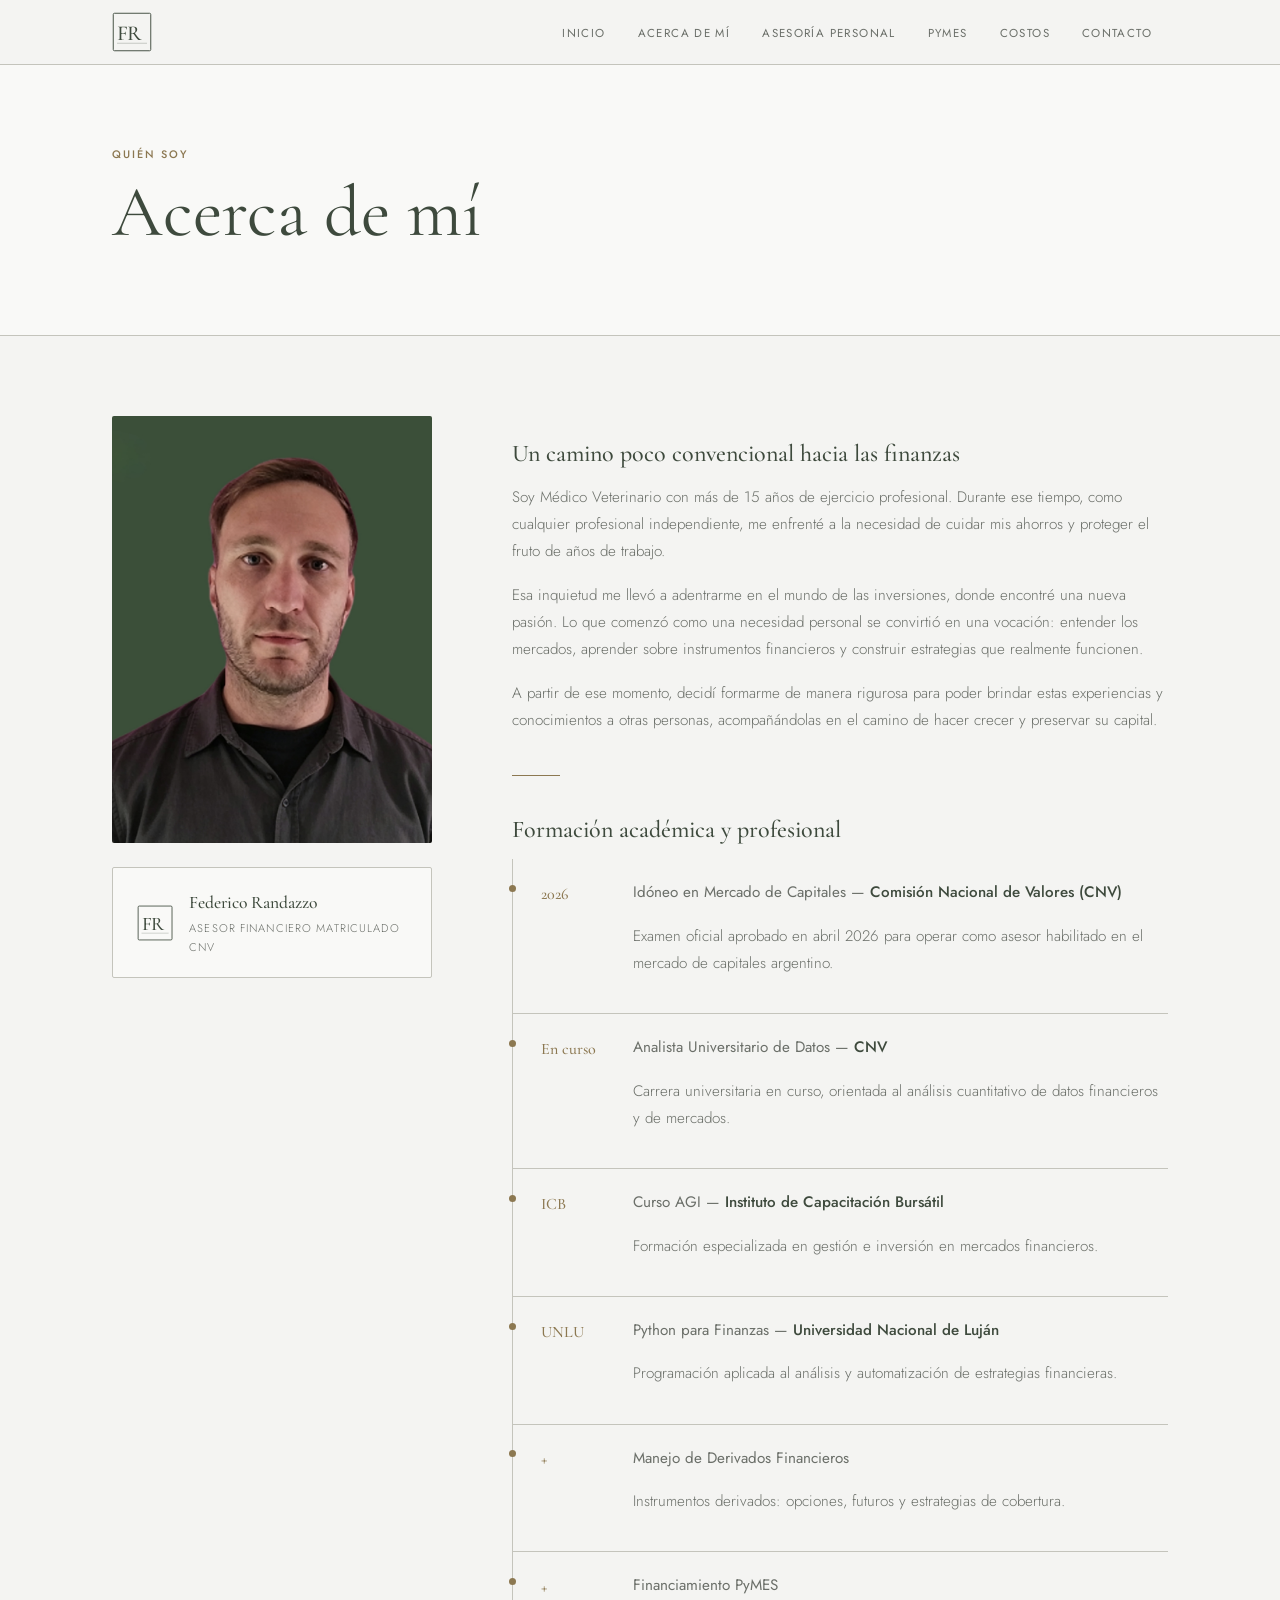
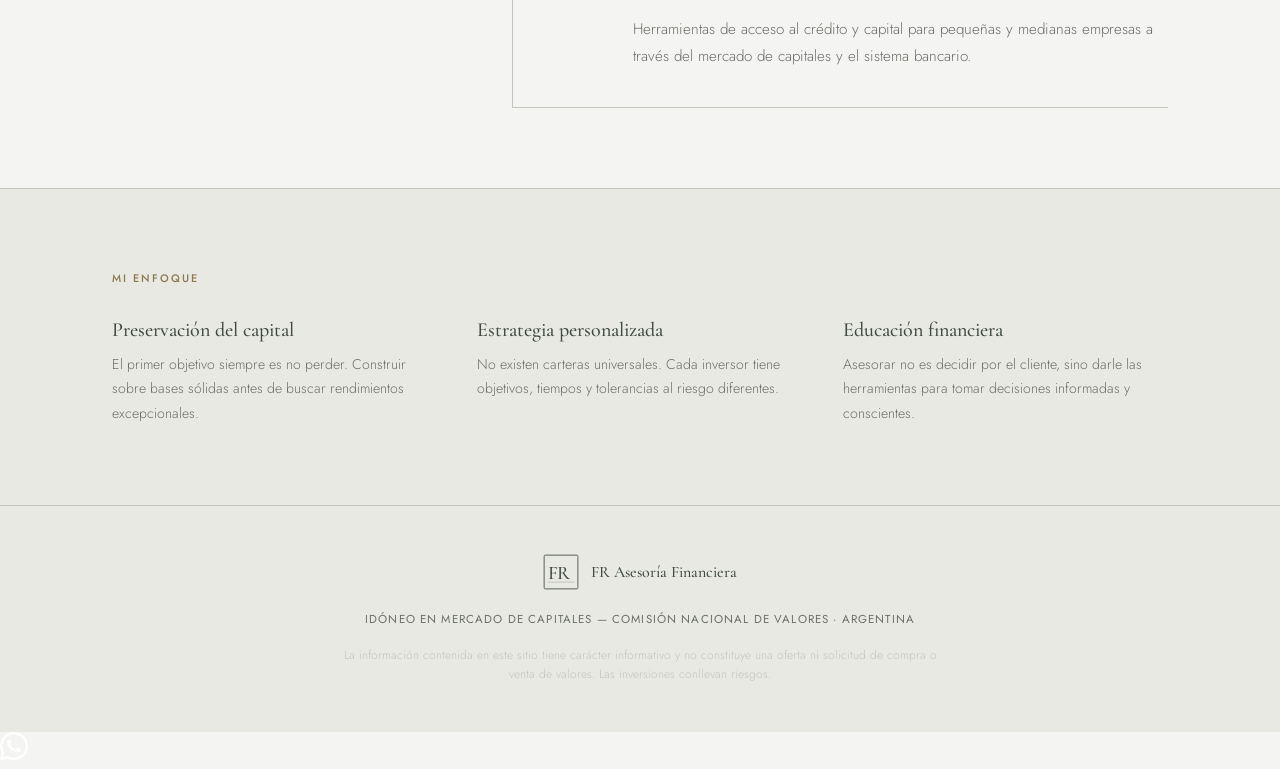
==== commit 43c85f46: "Update about.html" ====
--- a/about.html
+++ b/about.html
@@ -171,5 +171,15 @@
   </footer>
 
   <script src="js/main.js"></script>
+  <!-- WhatsApp CTA flotante -->
+<a href="https://wa.me/5492323579094?text=Hola%20Federico,%20solicito%20información%20sobre%20asesoría%20financiera" 
+   class="whatsapp-float" 
+   target="_blank" 
+   aria-label="Contactar por WhatsApp">
+  <svg xmlns="http://www.w3.org/2000/svg" viewBox="0 0 24 24" fill="white" width="28" height="28">
+    <path d="M17.472 14.382c-.297-.149-1.758-.867-2.03-.967-.273-.099-.471-.148-.67.15-.197.297-.767.966-.94 1.164-.173.199-.347.223-.644.075-.297-.15-1.255-.463-2.39-1.475-.883-.788-1.48-1.761-1.653-2.059-.173-.297-.018-.458.13-.606.134-.133.298-.347.446-.52.149-.174.198-.298.298-.497.099-.198.05-.371-.025-.52-.075-.149-.669-1.612-.916-2.207-.242-.579-.487-.5-.669-.51-.173-.008-.371-.01-.57-.01-.198 0-.52.074-.792.372-.272.297-1.04 1.016-1.04 2.479 0 1.462 1.065 2.875 1.213 3.074.149.198 2.096 3.2 5.077 4.487.709.306 1.262.489 1.694.625.712.227 1.36.195 1.871.118.571-.085 1.758-.719 2.006-1.413.248-.694.248-1.289.173-1.413-.074-.124-.272-.198-.57-.347z"/>
+    <path d="M12 0C5.373 0 0 5.373 0 12c0 2.136.563 4.14 1.534 5.876L.057 23.571a.75.75 0 00.921.921l5.695-1.477A11.951 11.951 0 0012 24c6.627 0 12-5.373 12-12S18.627 0 12 0zm0 22c-1.907 0-3.7-.498-5.253-1.37l-.376-.217-3.884 1.007 1.007-3.884-.217-.376A9.953 9.953 0 012 12C2 6.477 6.477 2 12 2s10 4.477 10 10-4.477 10-10 10z"/>
+  </svg>
+</a>
 </body>
 </html>
--- a/css/style.css
+++ b/css/style.css
@@ -1,768 +1,1197 @@
-/* PALETA MATE ACTUALIZADA: GRIS MÁS PROFUNDO, VERDE BOSQUE Y TIERRA */
+/* ============================================================
+   FR ASESORÍA FINANCIERA — style.css
+   Elegante · Minimalista · Profesional
+   Fuentes: Cormorant Garamond (display) + Jost (body)
+   ============================================================ */
+
+/* ─── RESET & BASE ─────────────────────────────────────────── */
+*, *::before, *::after {
+  box-sizing: border-box;
+  margin: 0;
+  padding: 0;
+}
+
 :root {
-  --bg: #f4f4f2;           /* Gris piedra muy claro (mate) */
-  --surface: #e9e9e4;      /* Gris cemento suave */     /* Gris cemento más definido */
-  --text: #2d2d2a;         /* Carbón mate */
-  --muted: #6b6f69;        /* Gris verdoso más oscuro para contraste */
-  --accent: #3e4a3d;       /* Verde bosque profundo (mate) */
-  --secondary: #8c7851;    /* Marrón tierra / Bronce mate */
-  --border: #c4c4bc;       /* Gris borde más visible */
-  --jost: 'Jost', sans-serif;
-  --cormorant: 'Cormorant Garamond', serif;
-}
-
-/* RESET Y BASE */
-* { margin: 0; padding: 0; box-sizing: border-box; }
-body { 
-  font-family: var(--jost); 
-  color: var(--text); 
+  --bg:          #f4f4f2;
+  --surface:     #e9e9e4;
+  --surface-alt: #f9f9f7;
+  --text:        #2d2d2a;
+  --muted:       #6b6f69;
+  --accent:      #3e4a3d;
+  --secondary:   #8c7851;
+  --border:      #c4c4bc;
+  --jost:        'Jost', sans-serif;
+  --cormorant:   'Cormorant Garamond', serif;
+
+  --container:   1120px;
+  --radius:      2px;
+  --transition:  0.3s ease;
+}
+
+html {
+  scroll-behavior: smooth;
+}
+
+body {
+  font-family: var(--jost);
+  font-weight: 300;
+  font-size: 16px;
+  line-height: 1.7;
+  color: var(--text);
   background-color: var(--bg);
-  line-height: 1.6;
-}
-
-/* NAVEGACIÓN */
+  -webkit-font-smoothing: antialiased;
+}
+
+img { display: block; max-width: 100%; }
+a   { color: inherit; text-decoration: none; }
+ul  { list-style: none; }
+button { font-family: var(--jost); cursor: pointer; border: none; background: none; }
+
+
+/* ─── TIPOGRAFÍA GLOBAL ────────────────────────────────────── */
+h1, h2, h3, h4 {
+  font-family: var(--cormorant);
+  font-weight: 500;
+  line-height: 1.15;
+  color: var(--accent);
+}
+
+p { color: var(--text); }
+
+.section-label {
+  font-family: var(--jost);
+  font-size: 0.68rem;
+  font-weight: 500;
+  letter-spacing: 0.18em;
+  text-transform: uppercase;
+  color: var(--secondary);
+  margin-bottom: 0.75rem;
+}
+
+.page-title {
+  font-family: var(--cormorant);
+  font-size: clamp(2.8rem, 6vw, 4.5rem);
+  font-weight: 400;
+  line-height: 1.05;
+  color: var(--accent);
+  margin-bottom: 1.25rem;
+}
+
+.page-subtitle {
+  font-size: 1rem;
+  font-weight: 300;
+  color: var(--muted);
+  max-width: 560px;
+  line-height: 1.75;
+}
+
+
+/* ─── CONTAINER ─────────────────────────────────────────────── */
+.container {
+  width: 100%;
+  max-width: var(--container);
+  margin: 0 auto;
+  padding: 0 2rem;
+}
+
+
+/* ─── BOTONES ───────────────────────────────────────────────── */
+.btn {
+  display: inline-block;
+  font-family: var(--jost);
+  font-size: 0.75rem;
+  font-weight: 400;
+  letter-spacing: 0.14em;
+  text-transform: uppercase;
+  padding: 0.85rem 2.2rem;
+  border-radius: var(--radius);
+  transition: background var(--transition), color var(--transition), border-color var(--transition);
+  cursor: pointer;
+}
+
+.btn-primary {
+  background: var(--accent);
+  color: var(--bg);
+  border: 1px solid var(--accent);
+}
+.btn-primary:hover {
+  background: transparent;
+  color: var(--accent);
+}
+
+.btn-ghost {
+  background: transparent;
+  color: var(--accent);
+  border: 1px solid var(--accent);
+}
+.btn-ghost:hover {
+  background: var(--accent);
+  color: var(--bg);
+}
+
+
+/* ─── NAV ───────────────────────────────────────────────────── */
 .nav {
-  padding: 1.5rem 0;
-  border-bottom: 1px solid var(--border);
   position: sticky;
   top: 0;
+  z-index: 100;
   background: var(--bg);
-  z-index: 100;
-}
+  border-bottom: 1px solid var(--border);
+}
+
 .nav-inner {
-  max-width: 1100px;
+  max-width: var(--container);
   margin: 0 auto;
-  display: flex;
+  padding: 0 2rem;
+  height: 64px;
+  display: flex;
+  align-items: center;
   justify-content: space-between;
+  gap: 2rem;
+}
+
+.nav-logo {
+  flex-shrink: 0;
+  display: flex;
   align-items: center;
-  padding: 0 2rem;
-}
-.nav-links { display: flex; list-style: none; gap: 2rem; }
-.nav-links a { 
-  text-decoration: none; 
-  color: var(--text); 
-  font-size: 0.85rem;
-  text-transform: uppercase;
-  letter-spacing: 1.5px;
-}
-.nav-links a:hover { color: var(--secondary); }
-
-/* HERO SECTION */
-.hero {
-  padding: 6rem 2rem;
-  max-width: 1100px;
-  margin: 0 auto;
-}
-.hero-grid {
-  display: grid;
-  grid-template-columns: 1.2fr 0.8fr;
-  gap: 4rem;
+}
+
+.logo-svg {
+  width: 40px;
+  height: 40px;
+}
+
+.nav-links {
+  display: flex;
   align-items: center;
-}
-.hero-eyebrow { 
-  text-transform: uppercase; 
-  letter-spacing: 4px; 
-  font-size: 0.75rem; 
-  color: var(--secondary);
-  font-weight: 500;
-  margin-bottom: 1rem;
-}
-.hero-name { 
-  font-family: var(--cormorant); 
-  font-size: 4.8rem; 
-  line-height: 0.85;
-  font-weight: 500;
-  color: var(--accent);
-}
-.hero-name span { color: var(--secondary); }
-.hero-credential { margin-top: 1.5rem; font-size: 1.1rem; color: var(--text); }
-.cnv-badge { 
-  font-size: 0.7rem; 
-  background: transparent; 
-  padding: 2px 0; 
-  border-bottom: 1px solid var(--secondary);
-  color: var(--muted);
-}
-.hero-divider { 
-  width: 40px; 
-  height: 1px; 
-  background: var(--secondary); 
-  margin: 2.5rem 0; 
-}
-
-/* BOTONES MATE */
-.btn {
-  padding: 1.2rem 2.2rem;
-  text-decoration: none;
-  display: inline-block;
-  font-size: 0.8rem;
-  text-transform: uppercase;
-  letter-spacing: 2px;
-  transition: all 0.4s ease;
-}
-.btn-primary { 
-  background: var(--accent); 
-  color: #f4f4f2; 
-  border: 1px solid var(--accent);
-}
-.btn-ghost { 
-  border: 1px solid var(--accent); 
-  color: var(--accent); 
-  margin-left: 1rem; 
-}
-.btn:hover { 
-  background: var(--secondary); 
-  border-color: var(--secondary); 
-  color: white; 
-}
-
-/* SERVICIOS */
-.services-preview { background: var(--surface); padding: 7rem 2rem; }
-.container { max-width: 1100px; margin: 0 auto; }
-.section-label { 
-  text-align: center; 
-  margin-bottom: 4rem; 
-  letter-spacing: 3px; 
-  text-transform: uppercase;
-  font-size: 0.8rem;
-  color: var(--secondary); 
-}
-.services-grid { 
-  display: grid; 
-  grid-template-columns: repeat(auto-fit, minmax(300px, 1fr)); 
-  gap: 1.5rem; 
-}
-.service-card { 
-  background: #ebebe6; /* Tono de contraste para destacar sobre el nuevo fondo */
-  padding: 3rem 2rem; 
-  border: 1px solid var(--border);
-  text-decoration: none;
-  color: inherit;
-  transition: all 0.3s ease;
-}
-.service-card:hover { 
-  border-color: var(--secondary);
-  background: #f4f4f2;
-}
-.service-card h3 { 
-  font-family: var(--cormorant); 
-  font-size: 1.8rem; 
-  margin: 1.5rem 0 1rem 0; 
-  color: var(--accent);
-}
-
-/* FOOTER */
-.footer { 
-  padding: 5rem 2rem; 
-  background: var(--accent); 
-  color: var(--surface); 
-  text-align: center; 
-}
-.footer-logo span { color: white; letter-spacing: 2px; }
-.footer-disclaimer { 
-  font-size: 0.7rem; 
-  color: var(--muted); 
-  max-width: 600px; 
-  margin: 2rem auto 0; 
-  opacity: 0.8;
-}
-
-/* RESPONSIVE */
-@media (max-width: 768px) {
-  .hero-grid { grid-template-columns: 1fr; text-align: center; }
-  .hero-name { font-size: 3.8rem; }
-  .hero-divider { margin: 2rem auto; }
-  .nav-links { display: none; }
-}
-
-/* AJUSTES PARA EL MENÚ MÓVIL (JS) */
-@media (max-width: 768px) {
-    .nav-toggle {
-        display: block;
-        cursor: pointer;
-        background: none;
-        border: none;
-        z-index: 1000;
-    }
-    .nav-toggle span {
-        display: block;
-        width: 25px;
-        height: 2px;
-        background: var(--accent);
-        margin: 5px;
-        transition: 0.3s;
-    }
-    .nav-links {
-        position: fixed;
-        right: -100%;
-        top: 0;
-        height: 100vh;
-        width: 70%;
-        background: var(--bg);
-        flex-direction: column;
-        align-items: center;
-        justify-content: center;
-        transition: 0.5s;
-        box-shadow: -10px 0 20px rgba(0,0,0,0.1);
-    }
-    .nav-active { right: 0; }
-}
-
-/* ESTILOS ESPECÍFICOS PARA ACERCA DE MÍ */
-.page-header {
-  padding: 4rem 2rem;
-  text-align: center;
-  background: var(--surface);
-}
-.page-title {
-  font-family: var(--cormorant);
-  font-size: 3.5rem;
-  color: var(--accent);
-}
-
-.about-grid {
-  display: grid;
-  grid-template-columns: 0.8fr 1.2fr;
-  gap: 4rem;
-  padding: 5rem 2rem;
-  align-items: start;
-}
-
-.about-photo-frame {
-  border: 1px solid var(--border);
-  padding: 1rem;
-  background: white;
-}
-
-.about-credential-box {
-  margin-top: 2rem;
-  display: flex;
-  align-items: center;
-  gap: 1rem;
-  padding: 1.5rem;
-  background: var(--surface);
-  border-left: 3px solid var(--secondary);
-}
-
-.cred-name { font-weight: 600; color: var(--accent); }
-.cred-title { font-size: 0.8rem; color: var(--muted); }
-
-.about-subtitle {
-  font-family: var(--cormorant);
-  font-size: 2rem;
-  color: var(--accent);
-  margin: 2rem 0 1.5rem;
-}
-
-.about-text-col p { margin-bottom: 1.5rem; color: var(--text); }
-
-/* LISTA DE FORMACIÓN */
-.formation-list { margin-top: 2rem; }
-.formation-item {
-  display: flex;
-  gap: 2rem;
-  margin-bottom: 2rem;
-  padding-bottom: 1.5rem;
-  border-bottom: 1px solid var(--border);
-}
-.formation-year {
-  font-weight: 600;
-  color: var(--secondary);
-  min-width: 80px;
-}
-.formation-title { font-weight: 500; color: var(--accent); }
-.formation-desc { font-size: 0.9rem; color: var(--muted); margin-top: 0.3rem; }
-
-/* SECCIÓN VALORES */
-.values { background: var(--accent); color: white; padding: 5rem 2rem; }
-.values .section-label { color: var(--secondary); }
-.values-grid {
-  display: grid;
-  grid-template-columns: repeat(auto-fit, minmax(250px, 1fr));
-  gap: 3rem;
-  margin-top: 3rem;
-}
-.value-item h4 {
-  font-family: var(--cormorant);
-  font-size: 1.5rem;
-  margin-bottom: 1rem;
-  color: var(--secondary);
-}
-
-/* RESPONSIVE ACERCA DE MÍ */
-@media (max-width: 768px) {
-  .about-grid { grid-template-columns: 1fr; }
-  .page-title { font-size: 2.5rem; }
-}
-
-/* Asegura que la foto de perfil se vea profesional */
-.about-photo {
-  width: 100%;
-  height: 400px;      
-  display: block;
-  object-fit: cover;  
-  object-position: center top; 
-  filter: grayscale(20%) contrast(1.05); 
-  transition: filter 0.3s ease;
-}
-
-.about-photo:hover {
-  filter: grayscale(0%) contrast(1.05); 
-}
-
-/* ESTILOS PARA LA FOTO EN EL INICIO */
-.hero-image-container {
-  display: flex;
-  justify-content: center;
-  align-items: center;
-}
-
-.hero-image-frame {
+  gap: 0;
+}
+
+.nav-links li a {
+  font-size: 0.72rem;
+  font-weight: 400;
+  letter-spacing: 0.12em;
+  text-transform: uppercase;
+  color: var(--muted);
+  padding: 0.5rem 1rem;
+  transition: color var(--transition);
   position: relative;
-  border: 1px solid var(--border);
-  padding: 1rem;
-  background: white;
-  box-shadow: 20px 20px 0px var(--surface); 
-}
-
-.hero-img {
-  width: 100%;
-  max-width: 350px; 
-  height: auto;
-  display: block;
-  filter: saturate(0.8); 
-  transition: all 0.5s ease;
-}
-
-.hero-img:hover {
-  filter: saturate(1);
-  transform: scale(1.02);
-}
-
-/* Ajuste responsive para móviles */
-@media (max-width: 768px) {
-  .hero-image-frame {
-    max-width: 280px;
-    margin-top: 3rem;
-    box-shadow: 10px 10px 0px var(--surface);
-  }
-}
-
-/* =========================================
-   ESTILOS INTEGRALES: SECCIÓN PERSONAS
-   ========================================= */
-
-/* 1. Encabezado de Página (Título y Subtítulo) */
-.page-header {
-    padding: 6rem 2rem 4rem;
-    text-align: center;
-    background-color: var(--surface);
-}
-
-.page-title {
-    font-family: var(--cormorant);
-    font-size: clamp(2.5rem, 5vw, 3.8rem);
-    color: var(--accent);
-    margin: 1rem 0;
-    line-height: 1.1;
-}
-
-.page-subtitle {
-    max-width: 750px;
-    margin: 0 auto;
-    color: var(--muted);
-    font-size: 1.1rem;
-    font-family: var(--jost);
-}
-
-/* 2. Grid de Modelos de Cartera */
-.portfolios-simple {
-    padding: 5rem 2rem;
-}
-
-.grid-carteras {
-    display: grid;
-    grid-template-columns: repeat(auto-fit, minmax(300px, 1fr));
-    gap: 2rem;
-    max-width: 1100px;
-    margin: 3rem auto 0;
-}
-
-/* Tarjetas de Inversión */
-.card {
-    background: #f9f9f7; /* Blanco roto para contraste sobre el fondo gris */
-    padding: 3rem 2rem;
-    border: 1px solid var(--border);
-    transition: all 0.4s ease;
-    text-align: left;
-}
-
-.card h3 {
-    font-family: var(--cormorant);
-    font-size: 2.2rem;
-    color: var(--accent);
-    margin-bottom: 0.8rem;
-}
-
-.card p strong {
-    color: var(--secondary);
-    font-size: 0.75rem;
-    text-transform: uppercase;
-    letter-spacing: 2px;
-}
-
-.card ul {
-    list-style: none;
-    margin-top: 2rem;
-    border-top: 1px solid var(--bg);
-    padding-top: 1.5rem;
-}
-
-.card ul li {
-    font-size: 0.95rem;
-    margin-bottom: 1rem;
-    color: var(--text);
-    padding-left: 1.5rem;
-    position: relative;
-}
-
-/* Viñeta minimalista estilo mate */
-.card ul li::before {
-    content: "—";
-    position: absolute;
-    left: 0;
-    color: var(--secondary);
-    font-weight: bold;
-}
-
-/* Resalte para la cartera moderada (clase .active) */
-.card.active {
-    border-color: var(--secondary);
-    background: var(--surface);
-    transform: translateY(-10px);
-    box-shadow: 15px 15px 0px rgba(140, 120, 81, 0.1);
-}
-
-/* 3. Sección del Test de Perfil */
-#test-perfil {
-    background-color: var(--bg);
-    padding: 6rem 2rem;
-    border-top: 1px solid var(--border);
-}
-
-#quiz-box, #resultado-box {
-    background: #f9f9f7; /* Blanco roto para contraste */
-    padding: 4rem 2rem;
-    max-width: 800px;
-    margin: 0 auto;
-    border: 1px solid var(--border);
-    box-shadow: 20px 20px 0px var(--surface); 
-    text-align: center;
-}
-
-#pregunta-texto {
-    font-family: var(--cormorant);
-    font-size: 2.2rem;
-    color: var(--accent);
-    margin-bottom: 2.5rem;
-    line-height: 1.2;
-}
-
-/* Botones de opciones del test */
-.btn-opcion {
-    display: block;
-    width: 100%;
-    padding: 1.2rem;
-    margin: 0.8rem 0;
-    border: 1px solid var(--border);
-    background: var(--bg);
-    font-family: var(--jost);
-    font-size: 1rem;
-    color: var(--text);
-    cursor: pointer;
-    transition: all 0.3s ease;
-    text-transform: none; 
-}
-
-.btn-opcion:hover {
-    background: var(--accent);
-    color: white;
-    border-color: var(--accent);
-}
-
-/* Resultados y Contador */
-#contador {
-    margin-top: 2rem;
-    font-size: 0.8rem;
-    text-transform: uppercase;
-    letter-spacing: 2px;
-    color: var(--muted);
-}
-
-#perfil-nombre {
-    font-family: var(--cormorant);
-    font-size: 3.5rem;
-    color: var(--secondary);
-    display: block;
-    margin: 1.5rem 0;
-}
-
-#perfil-desc {
-    font-size: 1.1rem;
-    margin-bottom: 2.5rem;
-    max-width: 600px;
-    margin-left: auto;
-    margin-right: auto;
-}
-
-/* Ajuste Responsive */
-@media (max-width: 768px) {
-    .page-title { font-size: 2.8rem; }
-    #quiz-box { padding: 2rem 1.5rem; }
-    .grid-carteras { padding: 0 1rem; }
-}
-/* SECCIÓN COSTOS - ESTILO MATE INTEGRAL */
-.pricing { 
-    padding: 6rem 2rem; 
-    background: var(--bg); 
-    border-top: 1px solid var(--border);
-}
-
-.pricing-grid { 
-    display: grid; 
-    grid-template-columns: repeat(auto-fit, minmax(320px, 1fr)); 
-    gap: 3rem; 
-    max-width: 1100px; 
-    margin: 3rem auto 0; 
-}
-
-.pricing-card { 
-    background: white; 
-    padding: 3.5rem 2.5rem; 
-    border: 1px solid var(--border); 
-    box-shadow: 20px 20px 0px var(--surface); /* Tu sello visual */
-    transition: transform 0.3s ease; 
-}
-
-.pricing-card:hover { 
-    transform: translateY(-5px); 
-}
-
-.pricing-card h3 {
-    font-family: var(--cormorant);
-    font-size: 2.2rem;
-    color: var(--accent);
-    margin-bottom: 0.5rem;
-}
-
-.price-tag { 
-    font-family: var(--cormorant); 
-    font-size: 2.8rem; 
-    color: var(--secondary); 
-    margin: 1.5rem 0; 
-    display: block; 
-    line-height: 1;
-}
-
-.fee-list { 
-    list-style: none; 
-    margin-top: 2rem; 
-    border-top: 1px solid var(--surface);
-}
-
-.fee-list li { 
-    padding: 1rem 0; 
-    border-bottom: 1px solid var(--surface); 
-    font-size: 0.9rem; 
-    display: flex; 
-    justify-content: space-between; 
-    align-items: center;
-}
-
-.fee-label { 
-    color: var(--muted); 
-    text-transform: uppercase;
-    letter-spacing: 1px;
-    font-size: 0.75rem;
-}
-
-.fee-value { 
-    font-weight: 600; 
-    color: var(--accent); 
-}
-
-.pricing-footer-note {
-    grid-column: 1 / -1;
-    text-align: center;
-    margin-top: 3rem;
-    font-size: 0.75rem;
-    color: var(--muted);
-    max-width: 700px;
-    margin-left: auto;
-    margin-right: auto;
-    line-height: 1.8;
-}
-/* =========================================
-   ESTILOS SECCIÓN CONTACTO
-   ========================================= */
-
-.contact-section {
-    padding: 6rem 2rem;
-    background-color: var(--bg);
-}
-
-.contact-grid {
-    display: grid;
-    grid-template-columns: 0.8fr 1.2fr;
-    gap: 4rem;
-    max-width: 1100px;
-    margin: 0 auto;
-    align-items: start;
-}
-
-/* Tarjeta de WhatsApp */
-.contact-method-card {
-    background: white;
-    padding: 3.5rem 2.5rem;
-    border: 1px solid var(--border);
-    box-shadow: 20px 20px 0px var(--surface);
-}
-
-.contact-method-card h3 {
-    font-family: var(--cormorant);
-    font-size: 2.2rem;
-    color: var(--accent);
-    margin: 1rem 0;
-}
-
-/* Contenedor del Formulario */
-.contact-form-container {
-    background: white;
-    padding: 3.5rem 2.5rem;
-    border: 1px solid var(--border);
-    box-shadow: 20px 20px 0px var(--surface);
-}
-
-.contact-form-container h3 {
-    font-family: var(--cormorant);
-    font-size: 2.2rem;
-    color: var(--accent);
-    margin-bottom: 2rem;
-}
-
-/* Estilos de Formulario */
-.main-form .form-group {
-    margin-bottom: 1.5rem;
-}
-
-.main-form label {
-    display: block;
-    font-size: 0.75rem;
-    text-transform: uppercase;
-    letter-spacing: 1.5px;
-    margin-bottom: 0.5rem;
-    color: var(--secondary);
-    font-weight: 600;
-}
-
-.main-form input, 
-.main-form textarea {
-    width: 100%;
-    padding: 1rem;
-    border: 1px solid var(--border);
-    background: var(--bg);
-    font-family: var(--jost);
-    font-size: 1rem;
-    color: var(--text);
-    transition: border-color 0.3s;
-}
-
-.main-form input:focus, 
-.main-form textarea:focus {
-    outline: none;
-    border-color: var(--accent);
-    background: white;
-}
-
-/* Ajuste Responsive */
-@media (max-width: 768px) {
-    .contact-grid {
-        grid-template-columns: 1fr;
-        gap: 3rem;
-    }
-    
-    .contact-method-card, 
-    .contact-form-container {
-        padding: 2.5rem 1.5rem;
-    }
-}
-/* ════════════════════════════════════════════════════════════════
-   AGREGAR al final de tu style.css  —  Menú hamburguesa mobile
-   ════════════════════════════════════════════════════════════════ */
-
-/* El botón hamburguesa: oculto en desktop, visible en mobile */
+}
+
+.nav-links li a::after {
+  content: '';
+  position: absolute;
+  bottom: -2px;
+  left: 1rem;
+  right: 1rem;
+  height: 1px;
+  background: var(--accent);
+  transform: scaleX(0);
+  transition: transform var(--transition);
+  transform-origin: left;
+}
+
+.nav-links li a:hover,
+.nav-links li a.active {
+  color: var(--accent);
+}
+
+.nav-links li a:hover::after,
+.nav-links li a.active::after {
+  transform: scaleX(1);
+}
+
+/* Hamburguesa */
 .nav-toggle {
   display: none;
   flex-direction: column;
-  justify-content: center;
   gap: 5px;
+  padding: 4px;
   background: none;
   border: none;
   cursor: pointer;
-  padding: 8px;
-  z-index: 1001;
-}
-
+}
 .nav-toggle span {
   display: block;
-  width: 24px;
-  height: 2px;
+  width: 22px;
+  height: 1.5px;
   background: var(--accent);
-  transition: transform 0.3s ease, opacity 0.3s ease;
-  transform-origin: center;
-}
-
-/* Animación X al abrir */
-.nav-toggle.active span:nth-child(1) { transform: translateY(7px) rotate(45deg); }
-.nav-toggle.active span:nth-child(2) { opacity: 0; }
-.nav-toggle.active span:nth-child(3) { transform: translateY(-7px) rotate(-45deg); }
-
-/* ── Mobile ─────────────────────────────────────────────────────── */
-@media (max-width: 768px) {
-
-  .nav-toggle {
-    display: flex;
+  transition: transform var(--transition), opacity var(--transition);
+}
+
+
+/* ─── HERO (index) ──────────────────────────────────────────── */
+.hero {
+  min-height: calc(100vh - 64px);
+  display: flex;
+  align-items: center;
+  padding: 5rem 2rem;
+  max-width: var(--container);
+  margin: 0 auto;
+}
+
+.hero-grid {
+  display: grid;
+  grid-template-columns: 1fr 420px;
+  grid-template-rows: auto auto;
+  grid-template-areas:
+    "text  image"
+    "cta   image";
+  gap: 2rem 4rem;
+  align-items: center;
+  width: 100%;
+}
+
+.hero-text      { grid-area: text; }
+.hero-image-container { grid-area: image; }
+.hero-cta       { grid-area: cta; display: flex; gap: 1rem; align-items: center; }
+
+.hero-eyebrow {
+  font-family: var(--jost);
+  font-size: 0.7rem;
+  font-weight: 400;
+  letter-spacing: 0.2em;
+  text-transform: uppercase;
+  color: var(--secondary);
+  margin-bottom: 1.25rem;
+}
+
+.hero-name {
+  font-family: var(--cormorant);
+  font-size: clamp(3.5rem, 8vw, 6.5rem);
+  font-weight: 300;
+  line-height: 0.95;
+  color: var(--accent);
+  margin-bottom: 1rem;
+}
+.hero-name span {
+  font-weight: 500;
+}
+
+.hero-credential {
+  font-family: var(--jost);
+  font-size: 0.72rem;
+  font-weight: 400;
+  letter-spacing: 0.15em;
+  text-transform: uppercase;
+  color: var(--muted);
+  margin-bottom: 2rem;
+}
+
+.hero-divider {
+  width: 48px;
+  height: 1px;
+  background: var(--secondary);
+  margin-bottom: 0;
+}
+
+.hero-image-frame {
+  aspect-ratio: 3/4;
+  overflow: hidden;
+  border-radius: var(--radius);
+  background: var(--surface);
+  position: relative;
+}
+.hero-img {
+  width: 100%;
+  height: 100%;
+  object-fit: cover;
+  filter: grayscale(20%);
+  transition: filter 0.6s ease;
+}
+.hero-image-frame:hover .hero-img {
+  filter: grayscale(0%);
+}
+
+
+/* ─── SERVICES PREVIEW ──────────────────────────────────────── */
+.services-preview {
+  padding: 6rem 0;
+  border-top: 1px solid var(--border);
+}
+
+.services-grid {
+  display: grid;
+  grid-template-columns: repeat(3, 1fr);
+  gap: 1px;
+  border: 1px solid var(--border);
+  margin-top: 2rem;
+}
+
+.service-card {
+  display: flex;
+  flex-direction: column;
+  gap: 0.75rem;
+  padding: 2.5rem 2rem;
+  background: var(--surface-alt);
+  transition: background var(--transition);
+  border-right: 1px solid var(--border);
+}
+.service-card:last-child { border-right: none; }
+.service-card:hover { background: var(--surface); }
+
+.service-icon {
+  width: 36px;
+  height: 36px;
+  margin-bottom: 0.5rem;
+}
+
+.service-card h3 {
+  font-family: var(--cormorant);
+  font-size: 1.4rem;
+  font-weight: 500;
+  color: var(--accent);
+}
+
+.service-card p {
+  font-size: 0.88rem;
+  color: var(--muted);
+  flex: 1;
+}
+
+.card-link {
+  font-size: 0.72rem;
+  font-weight: 400;
+  letter-spacing: 0.1em;
+  text-transform: uppercase;
+  color: var(--secondary);
+  margin-top: auto;
+}
+
+
+/* ─── PAGE HEADER (interior pages) ─────────────────────────── */
+.page-header,
+.pymes-header {
+  padding: 5rem 0 4rem;
+  border-bottom: 1px solid var(--border);
+  background: var(--surface-alt);
+}
+
+
+/* ─── ABOUT ─────────────────────────────────────────────────── */
+.about-bio {
+  padding: 5rem 0;
+}
+
+.about-grid {
+  display: grid;
+  grid-template-columns: 320px 1fr;
+  gap: 5rem;
+  align-items: start;
+}
+
+.about-photo-frame {
+  aspect-ratio: 3/4;
+  overflow: hidden;
+  border-radius: var(--radius);
+  background: var(--surface);
+  margin-bottom: 1.5rem;
+}
+.about-photo {
+  width: 100%;
+  height: 100%;
+  object-fit: cover;
+  filter: grayscale(15%);
+  transition: filter 0.5s ease;
+}
+.about-photo-frame:hover .about-photo { filter: grayscale(0%); }
+
+.about-credential-box {
+  display: flex;
+  align-items: center;
+  gap: 1rem;
+  padding: 1.25rem 1.5rem;
+  border: 1px solid var(--border);
+  border-radius: var(--radius);
+  background: var(--surface-alt);
+}
+
+.cred-name {
+  font-family: var(--cormorant);
+  font-size: 1.1rem;
+  font-weight: 500;
+  color: var(--accent);
+  margin-bottom: 0.1rem;
+}
+.cred-title {
+  font-size: 0.7rem;
+  letter-spacing: 0.1em;
+  text-transform: uppercase;
+  color: var(--muted);
+}
+
+.about-subtitle {
+  font-size: 1.5rem;
+  font-weight: 500;
+  margin: 1.5rem 0 1rem;
+  color: var(--accent);
+}
+
+.about-text-col p {
+  font-size: 0.95rem;
+  color: var(--muted);
+  margin-bottom: 1rem;
+  line-height: 1.8;
+}
+
+.about-divider {
+  width: 48px;
+  height: 1px;
+  background: var(--secondary);
+  margin: 2.5rem 0;
+}
+
+/* Formation list */
+.formation-list {
+  display: flex;
+  flex-direction: column;
+  gap: 0;
+  border-left: 1px solid var(--border);
+  padding-left: 0;
+  margin-top: 1rem;
+}
+
+.formation-item {
+  display: grid;
+  grid-template-columns: 72px 1fr;
+  gap: 1.25rem;
+  padding: 1.25rem 0 1.25rem 1.75rem;
+  border-bottom: 1px solid var(--border);
+  position: relative;
+}
+
+.formation-item::before {
+  content: '';
+  position: absolute;
+  left: -4px;
+  top: 1.6rem;
+  width: 7px;
+  height: 7px;
+  border-radius: 50%;
+  background: var(--secondary);
+}
+
+.formation-year {
+  font-family: var(--cormorant);
+  font-size: 1rem;
+  font-weight: 500;
+  color: var(--secondary);
+  padding-top: 0.1rem;
+}
+
+.formation-title {
+  font-size: 0.9rem;
+  font-weight: 400;
+  color: var(--text);
+  margin-bottom: 0.3rem;
+}
+.formation-title strong { font-weight: 500; color: var(--accent); }
+
+.formation-desc {
+  font-size: 0.82rem;
+  color: var(--muted);
+  line-height: 1.6;
+}
+
+/* Values */
+.values {
+  padding: 5rem 0;
+  background: var(--surface);
+  border-top: 1px solid var(--border);
+}
+
+.values-grid {
+  display: grid;
+  grid-template-columns: repeat(3, 1fr);
+  gap: 2.5rem;
+  margin-top: 2rem;
+}
+
+.value-item h4 {
+  font-family: var(--cormorant);
+  font-size: 1.25rem;
+  font-weight: 500;
+  color: var(--accent);
+  margin-bottom: 0.6rem;
+}
+.value-item p {
+  font-size: 0.88rem;
+  color: var(--muted);
+  line-height: 1.75;
+}
+
+
+/* ─── PERSONAS / TEST ────────────────────────────────────────── */
+.portfolios-simple {
+  padding: 5rem 0;
+  border-bottom: 1px solid var(--border);
+}
+
+.grid-carteras {
+  display: grid;
+  grid-template-columns: repeat(3, 1fr);
+  gap: 1.5rem;
+  margin-top: 2rem;
+}
+
+.card {
+  padding: 2.25rem 2rem;
+  border: 1px solid var(--border);
+  border-radius: var(--radius);
+  background: var(--surface-alt);
+  transition: border-color var(--transition), box-shadow var(--transition);
+}
+.card:hover,
+.card.active {
+  border-color: var(--accent);
+  box-shadow: 0 4px 24px rgba(62,74,61,0.08);
+}
+.card.active {
+  background: var(--surface);
+}
+
+.card h3 {
+  font-family: var(--cormorant);
+  font-size: 1.5rem;
+  font-weight: 500;
+  color: var(--accent);
+  margin-bottom: 0.75rem;
+}
+.card p {
+  font-size: 0.82rem;
+  color: var(--muted);
+  margin-bottom: 1rem;
+  text-transform: uppercase;
+  letter-spacing: 0.06em;
+}
+.card ul {
+  display: flex;
+  flex-direction: column;
+  gap: 0.4rem;
+}
+.card ul li {
+  font-size: 0.88rem;
+  color: var(--text);
+  padding-left: 1rem;
+  position: relative;
+}
+.card ul li::before {
+  content: '—';
+  position: absolute;
+  left: 0;
+  color: var(--secondary);
+  font-size: 0.8rem;
+}
+
+/* Quiz */
+#test-perfil {
+  padding: 5rem 0;
+}
+
+#quiz-box {
+  max-width: 680px;
+  margin: 2rem auto 0;
+  padding: 3rem;
+  border: 1px solid var(--border);
+  border-radius: var(--radius);
+  background: var(--surface-alt);
+}
+
+#pregunta-texto {
+  font-family: var(--cormorant);
+  font-size: 1.5rem;
+  font-weight: 500;
+  color: var(--accent);
+  margin-bottom: 2rem;
+  line-height: 1.3;
+}
+
+#opciones-container {
+  display: flex;
+  flex-direction: column;
+  gap: 0.75rem;
+  margin-bottom: 1.5rem;
+}
+
+#opciones-container button {
+  text-align: left;
+  padding: 1rem 1.25rem;
+  border: 1px solid var(--border);
+  border-radius: var(--radius);
+  background: var(--bg);
+  font-family: var(--jost);
+  font-size: 0.9rem;
+  color: var(--text);
+  transition: border-color var(--transition), background var(--transition);
+  cursor: pointer;
+}
+#opciones-container button:hover {
+  border-color: var(--accent);
+  background: var(--surface);
+}
+
+#contador {
+  font-size: 0.72rem;
+  letter-spacing: 0.12em;
+  text-transform: uppercase;
+  color: var(--muted);
+}
+
+#resultado-box {
+  max-width: 680px;
+  margin: 2rem auto 0;
+  padding: 3rem;
+  border: 1px solid var(--accent);
+  border-radius: var(--radius);
+  background: var(--surface-alt);
+  text-align: center;
+}
+
+#resultado-box h3 {
+  font-family: var(--cormorant);
+  font-size: 1.75rem;
+  margin-bottom: 1rem;
+}
+
+#perfil-nombre { color: var(--secondary); }
+
+#resultado-box p {
+  font-size: 0.95rem;
+  color: var(--muted);
+  max-width: 440px;
+  margin: 0 auto 2rem;
+}
+
+
+/* ─── PYMES ──────────────────────────────────────────────────── */
+.pymes-tabs-section {
+  padding: 4rem 0 6rem;
+}
+
+.pymes-tabs-nav {
+  display: flex;
+  gap: 0;
+  border-bottom: 1px solid var(--border);
+  margin-bottom: 3rem;
+}
+
+.pymes-tab-btn {
+  font-family: var(--jost);
+  font-size: 0.72rem;
+  font-weight: 400;
+  letter-spacing: 0.12em;
+  text-transform: uppercase;
+  color: var(--muted);
+  padding: 1rem 1.5rem;
+  border: none;
+  background: none;
+  border-bottom: 2px solid transparent;
+  margin-bottom: -1px;
+  cursor: pointer;
+  transition: color var(--transition), border-color var(--transition);
+}
+.pymes-tab-btn:hover { color: var(--accent); }
+.pymes-tab-btn.active {
+  color: var(--accent);
+  border-bottom-color: var(--accent);
+}
+
+.pymes-tab-panel { display: none; }
+.pymes-tab-panel.active { display: block; }
+
+.pymes-instruments-grid {
+  display: grid;
+  grid-template-columns: repeat(2, 1fr);
+  gap: 1.5rem;
+}
+
+.pymes-inst-card {
+  padding: 2rem;
+  border: 1px solid var(--border);
+  border-radius: var(--radius);
+  background: var(--surface-alt);
+  cursor: pointer;
+  transition: border-color var(--transition), box-shadow var(--transition);
+}
+.pymes-inst-card:hover {
+  border-color: var(--accent);
+  box-shadow: 0 4px 24px rgba(62,74,61,0.07);
+}
+.pymes-inst-card--featured {
+  border-color: var(--secondary);
+  background: var(--surface);
+}
+.pymes-inst-card--featured:hover {
+  border-color: var(--accent);
+}
+
+.pymes-inst-tag {
+  font-size: 0.67rem;
+  font-weight: 400;
+  letter-spacing: 0.12em;
+  text-transform: uppercase;
+  color: var(--secondary);
+  margin-bottom: 0.75rem;
+}
+
+.pymes-inst-title {
+  font-family: var(--cormorant);
+  font-size: 1.3rem;
+  font-weight: 500;
+  color: var(--accent);
+  margin-bottom: 0.75rem;
+}
+
+.pymes-inst-summary {
+  font-size: 0.88rem;
+  color: var(--muted);
+  line-height: 1.7;
+  margin-bottom: 1rem;
+}
+
+.pymes-inst-details {
+  display: none;
+  margin-bottom: 1rem;
+}
+.pymes-inst-details ul {
+  display: flex;
+  flex-direction: column;
+  gap: 0.4rem;
+}
+.pymes-inst-details ul li {
+  font-size: 0.85rem;
+  color: var(--text);
+  padding-left: 1rem;
+  position: relative;
+}
+.pymes-inst-details ul li::before {
+  content: '—';
+  position: absolute;
+  left: 0;
+  color: var(--secondary);
+  font-size: 0.75rem;
+}
+
+.pymes-inst-card.expanded .pymes-inst-details { display: block; }
+
+.pymes-expand-hint {
+  display: flex;
+  align-items: center;
+  gap: 0.4rem;
+  font-size: 0.7rem;
+  font-weight: 400;
+  letter-spacing: 0.1em;
+  text-transform: uppercase;
+  color: var(--secondary);
+  cursor: pointer;
+}
+
+.pymes-inst-card.expanded .pymes-expand-hint svg {
+  transform: rotate(180deg);
+}
+
+/* Comparativa tabla */
+.pymes-compare-section { padding: 1rem 0; }
+
+.pymes-compare-title {
+  font-family: var(--cormorant);
+  font-size: 1.5rem;
+  color: var(--accent);
+  margin-bottom: 2rem;
+}
+
+.pymes-table-wrap {
+  overflow-x: auto;
+  border: 1px solid var(--border);
+  border-radius: var(--radius);
+}
+
+.pymes-compare-table {
+  width: 100%;
+  border-collapse: collapse;
+  font-size: 0.88rem;
+}
+
+.pymes-compare-table thead {
+  background: var(--surface);
+}
+
+.pymes-compare-table th {
+  padding: 1rem 1.25rem;
+  text-align: left;
+  font-family: var(--jost);
+  font-size: 0.68rem;
+  font-weight: 500;
+  letter-spacing: 0.12em;
+  text-transform: uppercase;
+  color: var(--muted);
+  border-bottom: 1px solid var(--border);
+}
+
+.pymes-compare-table td {
+  padding: 0.9rem 1.25rem;
+  border-bottom: 1px solid var(--border);
+  color: var(--text);
+  vertical-align: middle;
+}
+
+.pymes-compare-table tr:last-child td { border-bottom: none; }
+.pymes-compare-table tr:hover td { background: var(--surface-alt); }
+
+.pymes-tag {
+  display: inline-block;
+  font-size: 0.65rem;
+  font-weight: 500;
+  letter-spacing: 0.1em;
+  text-transform: uppercase;
+  padding: 0.25rem 0.65rem;
+  border-radius: 20px;
+}
+.pymes-tag--cap  { background: rgba(62,74,61,0.1);  color: var(--accent); }
+.pymes-tag--bank { background: rgba(140,120,81,0.1); color: var(--secondary); }
+
+/* CTA pymes */
+.pymes-cta {
+  margin-top: 4rem;
+  padding: 3.5rem;
+  border: 1px solid var(--border);
+  border-radius: var(--radius);
+  background: var(--surface);
+  text-align: center;
+}
+.pymes-cta-title {
+  font-family: var(--cormorant);
+  font-size: 1.75rem;
+  color: var(--accent);
+  margin-bottom: 0.75rem;
+}
+.pymes-cta-text {
+  font-size: 0.9rem;
+  color: var(--muted);
+  max-width: 480px;
+  margin: 0 auto 2rem;
+}
+
+
+/* ─── COSTOS / PRICING ───────────────────────────────────────── */
+.pricing {
+  padding: 5rem 0 6rem;
+}
+
+.pricing-grid {
+  display: grid;
+  grid-template-columns: repeat(2, 1fr);
+  gap: 1.5rem;
+}
+
+.pricing-card {
+  padding: 2.5rem 2.25rem;
+  border: 1px solid var(--border);
+  border-radius: var(--radius);
+  background: var(--surface-alt);
+  display: flex;
+  flex-direction: column;
+  gap: 1rem;
+}
+
+.pricing-card h3 {
+  font-family: var(--cormorant);
+  font-size: 1.6rem;
+  font-weight: 500;
+  color: var(--accent);
+}
+
+.pricing-card > p {
+  font-size: 0.88rem;
+  color: var(--muted);
+}
+
+.price-tag {
+  display: inline-block;
+  font-size: 0.68rem;
+  font-weight: 500;
+  letter-spacing: 0.14em;
+  text-transform: uppercase;
+  padding: 0.35rem 0.9rem;
+  border: 1px solid var(--accent);
+  border-radius: 20px;
+  color: var(--accent);
+  align-self: flex-start;
+}
+
+.fee-list {
+  display: flex;
+  flex-direction: column;
+  gap: 0;
+  border-top: 1px solid var(--border);
+  margin-top: 0.5rem;
+}
+
+.fee-list li {
+  display: flex;
+  justify-content: space-between;
+  align-items: center;
+  padding: 0.75rem 0;
+  border-bottom: 1px solid var(--border);
+}
+
+.fee-label {
+  font-size: 0.85rem;
+  color: var(--muted);
+}
+
+.fee-value {
+  font-family: var(--cormorant);
+  font-size: 1rem;
+  font-weight: 500;
+  color: var(--accent);
+}
+
+.pricing-footer-note {
+  margin-top: 2.5rem;
+  font-size: 0.78rem;
+  color: var(--muted);
+  line-height: 1.7;
+  padding: 1.25rem 1.5rem;
+  border: 1px solid var(--border);
+  border-radius: var(--radius);
+  background: var(--surface-alt);
+}
+
+
+/* ─── CONTACTO ───────────────────────────────────────────────── */
+.contact-section {
+  padding: 5rem 0 6rem;
+}
+
+.contact-grid {
+  display: grid;
+  grid-template-columns: 1fr 1.6fr;
+  gap: 3rem;
+  align-items: start;
+}
+
+.contact-method-card {
+  padding: 2.5rem 2.25rem;
+  border: 1px solid var(--border);
+  border-radius: var(--radius);
+  background: var(--surface);
+}
+
+.contact-method-card h3 {
+  font-family: var(--cormorant);
+  font-size: 1.6rem;
+  font-weight: 500;
+  color: var(--accent);
+  margin-bottom: 0.5rem;
+}
+
+.contact-method-card p {
+  font-size: 0.88rem;
+  color: var(--muted);
+}
+
+.contact-form-container h3 {
+  font-family: var(--cormorant);
+  font-size: 1.6rem;
+  font-weight: 500;
+  color: var(--accent);
+  margin-bottom: 1.75rem;
+}
+
+.main-form {
+  display: flex;
+  flex-direction: column;
+  gap: 1.25rem;
+}
+
+.form-group {
+  display: flex;
+  flex-direction: column;
+  gap: 0.45rem;
+}
+
+.form-group label {
+  font-size: 0.7rem;
+  font-weight: 400;
+  letter-spacing: 0.12em;
+  text-transform: uppercase;
+  color: var(--muted);
+}
+
+.form-group input,
+.form-group textarea {
+  font-family: var(--jost);
+  font-size: 0.9rem;
+  font-weight: 300;
+  color: var(--text);
+  background: var(--bg);
+  border: 1px solid var(--border);
+  border-radius: var(--radius);
+  padding: 0.85rem 1rem;
+  outline: none;
+  transition: border-color var(--transition);
+  resize: vertical;
+}
+
+.form-group input:focus,
+.form-group textarea:focus {
+  border-color: var(--accent);
+}
+
+.form-group input::placeholder,
+.form-group textarea::placeholder {
+  color: var(--border);
+}
+
+
+/* ─── FOOTER ─────────────────────────────────────────────────── */
+.footer {
+  border-top: 1px solid var(--border);
+  padding: 3rem 0;
+  background: var(--surface);
+}
+
+.footer-inner {
+  display: flex;
+  flex-direction: column;
+  align-items: center;
+  gap: 1rem;
+  text-align: center;
+}
+
+.footer-logo {
+  display: flex;
+  align-items: center;
+  gap: 0.75rem;
+  font-family: var(--cormorant);
+  font-size: 1rem;
+  font-weight: 500;
+  color: var(--accent);
+  margin-bottom: 0.25rem;
+}
+
+.footer-legal {
+  font-size: 0.72rem;
+  font-weight: 400;
+  letter-spacing: 0.1em;
+  text-transform: uppercase;
+  color: var(--muted);
+}
+
+.footer-disclaimer {
+  font-size: 0.75rem;
+  color: var(--border);
+  max-width: 600px;
+  line-height: 1.6;
+}
+
+
+/* ─── RESPONSIVE — Tablet ────────────────────────────────────── */
+@media (max-width: 900px) {
+
+  .hero-grid {
+    grid-template-columns: 1fr;
+    grid-template-areas:
+      "image"
+      "text"
+      "cta";
+    gap: 2rem;
   }
 
+  .hero-image-frame {
+    aspect-ratio: 4/3;
+    max-height: 340px;
+  }
+
+  .hero-name { font-size: clamp(3rem, 10vw, 5rem); }
+
+  .services-grid {
+    grid-template-columns: 1fr;
+    border: 1px solid var(--border);
+  }
+  .service-card {
+    border-right: none;
+    border-bottom: 1px solid var(--border);
+  }
+  .service-card:last-child { border-bottom: none; }
+
+  .about-grid {
+    grid-template-columns: 1fr;
+    gap: 3rem;
+  }
+  .about-photo-frame { aspect-ratio: 3/2; max-height: 320px; }
+
+  .values-grid { grid-template-columns: 1fr; gap: 2rem; }
+
+  .grid-carteras { grid-template-columns: 1fr; }
+
+  .pymes-instruments-grid { grid-template-columns: 1fr; }
+
+  .pricing-grid { grid-template-columns: 1fr; }
+
+  .contact-grid { grid-template-columns: 1fr; }
+
+}
+
+
+/* ─── RESPONSIVE — Mobile ────────────────────────────────────── */
+@media (max-width: 600px) {
+
+  .container { padding: 0 1.25rem; }
+
+  /* Nav mobile */
+  .nav-toggle { display: flex; }
+
   .nav-links {
-    /* Menú oculto por defecto en mobile */
-    display: flex;
+    display: none;
+    position: absolute;
+    top: 64px;
+    left: 0;
+    right: 0;
+    background: var(--bg);
     flex-direction: column;
-    position: fixed;
-    top: 0;
-    right: -100%;          /* fuera de pantalla a la derecha */
-    width: 75%;
-    max-width: 300px;
-    height: 100vh;
-    background: var(--bg, #0d0d0d);
-    padding: 80px 32px 40px;
-    gap: 8px;
-    transition: right 0.35s cubic-bezier(0.4, 0, 0.2, 1);
-    z-index: 1000;
-    box-shadow: -4px 0 24px rgba(0,0,0,0.4);
-    list-style: none;
-    margin: 0;
+    align-items: flex-start;
+    padding: 1rem 1.25rem 1.5rem;
+    border-bottom: 1px solid var(--border);
+    gap: 0;
+    z-index: 99;
   }
 
-  /* Menú abierto */
-  .nav-links.open {
-    right: 0;
+  .nav-links.open { display: flex; }
+
+  .nav-links li a {
+    padding: 0.65rem 0;
+    font-size: 0.8rem;
   }
-
-  .nav-links li a {
-    display: block;
-    padding: 12px 0;
-    font-size: 1.1rem;
-    border-bottom: 1px solid rgba(255,255,255,0.07);
-  }
-}
+  .nav-links li a::after { display: none; }
+
+  /* Hero */
+  .hero { padding: 3rem 1.25rem; min-height: auto; }
+  .hero-cta { flex-direction: column; align-items: flex-start; }
+
+  /* Page headers */
+  .page-header,
+  .pymes-header { padding: 3rem 0 2.5rem; }
+
+  /* About */
+  .formation-item { grid-template-columns: 56px 1fr; gap: 0.75rem; }
+
+  /* Tabs */
+  .pymes-tabs-nav { overflow-x: auto; }
+  .pymes-tab-btn { white-space: nowrap; padding: 0.85rem 1rem; }
+
+  /* Pymes CTA */
+  .pymes-cta { padding: 2.5rem 1.5rem; }
+
+  /* Pricing */
+  .pricing-card { padding: 2rem 1.5rem; }
+
+  /* Contact */
+  #quiz-box { padding: 2rem 1.25rem; }
+
+  /* Table */
+  .pymes-compare-table th,
+  .pymes-compare-table td { padding: 0.75rem 0.9rem; font-size: 0.82rem; }
+
+}
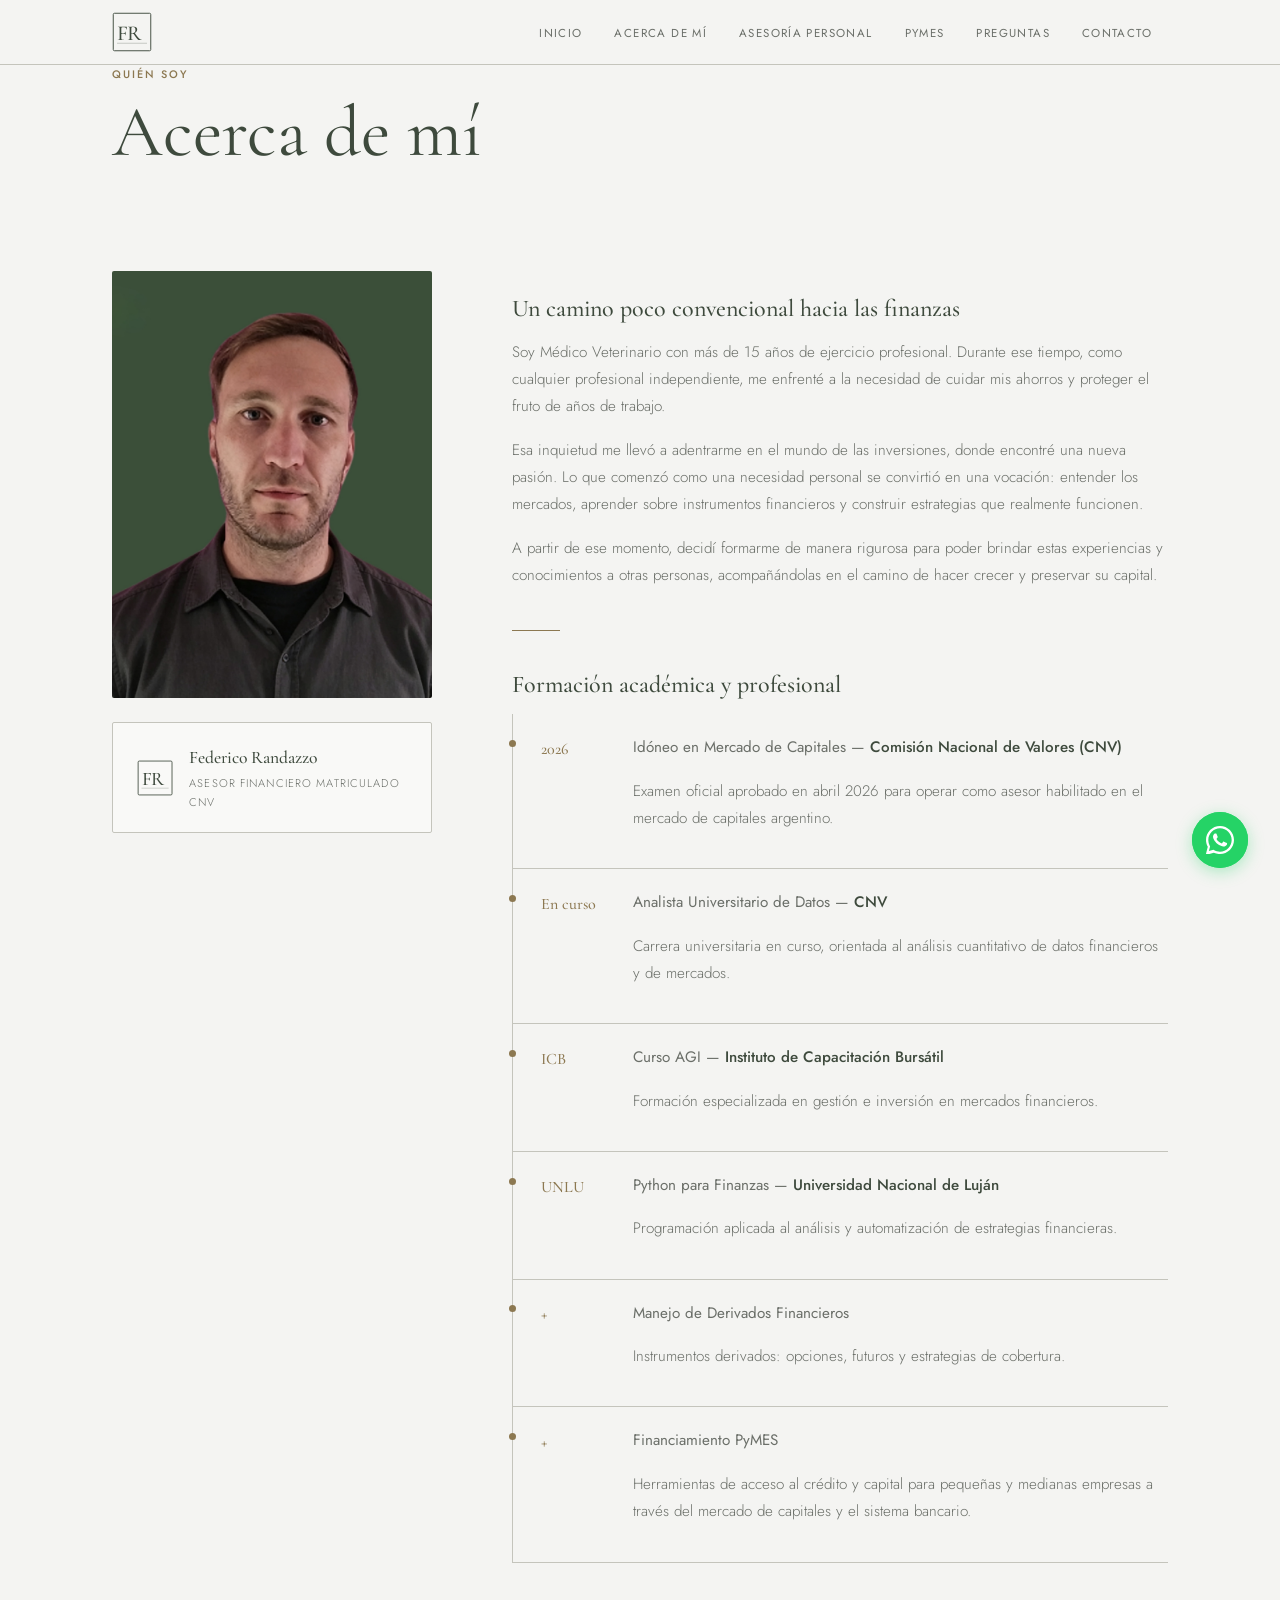
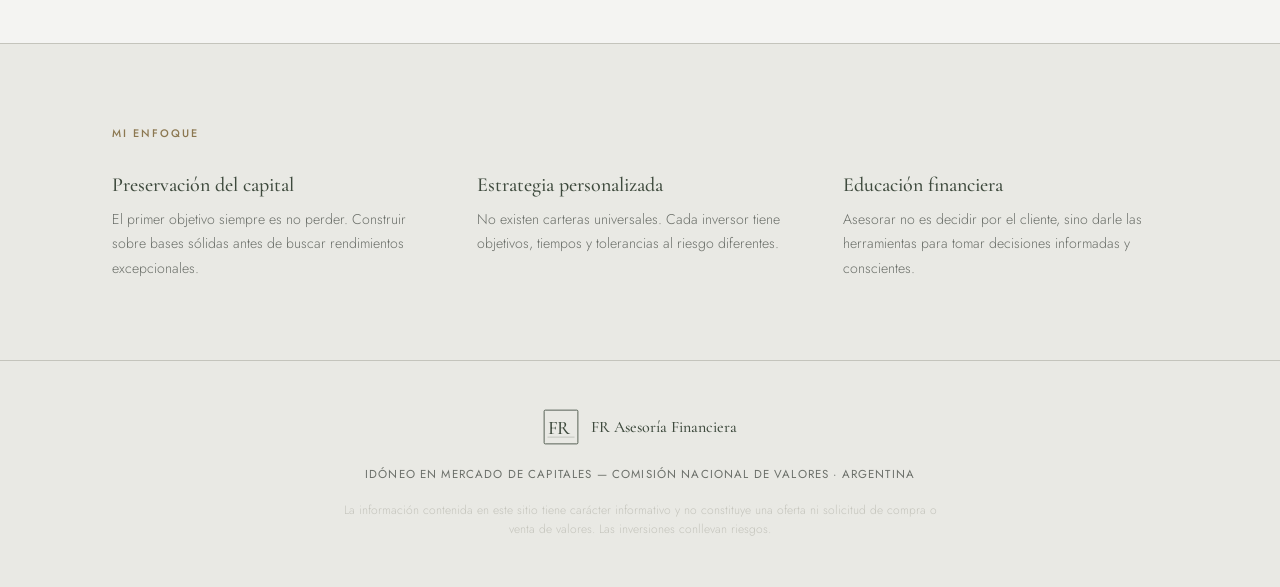
==== commit a3f69b3a: "Update about.html" ====
--- a/about.html
+++ b/about.html
@@ -33,7 +33,7 @@
       <li><a href="about.html">Acerca de mí</a></li>
       <li><a href="personas.html">Asesoría Personal</a></li>
       <li><a href="pymes.html">PyMES</a></li>
-      <li><a href="costos.html">Costos</a></li>
+      <li><a href="preguntas.html">Preguntas</a></li>
       <li><a href="contacto.html">Contacto</a></li>
     </ul>
 
--- a/css/style.css
+++ b/css/style.css
@@ -302,6 +302,16 @@
 .hero-image-frame:hover .hero-img {
   filter: grayscale(0%);
 }
+.hero-tagline {
+  font-family: var(--cormorant);
+  font-size: 1.35rem;
+  font-weight: 300;
+  font-style: italic;
+  color: var(--muted);
+  margin-top: 0.75rem;
+  margin-bottom: 1.5rem;
+  line-height: 1.4;
+}
 
 
 /* ─── SERVICES PREVIEW ──────────────────────────────────────── */
@@ -357,6 +367,162 @@
   color: var(--secondary);
   margin-top: auto;
 }
+<!-- ACTIVOS ILUSTRATIVOS POR PERFIL -->
+<section class="activos-section">
+  <div class="container">
+    <p class="section-label">Instrumentos ilustrativos</p>
+    <h2 class="activos-title">Activos típicos según perfil</h2>
+    <p class="activos-subtitle">Ejemplos orientativos de instrumentos para cada perfil de inversor. No constituyen recomendación de inversión. Cada cartera se diseña en forma personalizada.</p>
+
+    <div class="activos-grid">
+
+      <!-- CONSERVADOR -->
+      <div class="activos-card">
+        <div class="activos-card-header">
+          <span class="activos-perfil-tag">Conservador</span>
+          <span class="activos-objetivo">Preservación del capital</span>
+        </div>
+        <div class="activos-list">
+
+          <div class="activo-item">
+            <div class="activo-info">
+              <span class="activo-ticker">AO28</span>
+              <span class="activo-nombre">Bono Soberano USD Ley NY 2028</span>
+            </div>
+            <div class="activo-meta">
+              <span class="activo-tir">~8–10% anual</span>
+              <span class="activo-moneda">USD</span>
+            </div>
+            <p class="activo-desc">Bono en dólares con vencimiento cercano, bajo riesgo de duración y flujo predecible de cupones.</p>
+          </div>
+
+          <div class="activo-item">
+            <div class="activo-info">
+              <span class="activo-ticker">LECAPS</span>
+              <span class="activo-nombre">Letras Capitalizables del Tesoro</span>
+            </div>
+            <div class="activo-meta">
+              <span class="activo-tir">~35–40% anual</span>
+              <span class="activo-moneda">ARS</span>
+            </div>
+            <p class="activo-desc">Instrumento de corto plazo en pesos con tasa fija, ideal para preservar capital en moneda local.</p>
+          </div>
+
+          <div class="activo-item">
+            <div class="activo-info">
+              <span class="activo-ticker">TX26</span>
+              <span class="activo-nombre">Bono CER 2026</span>
+            </div>
+            <div class="activo-meta">
+              <span class="activo-tir">CER + ~5%</span>
+              <span class="activo-moneda">ARS</span>
+            </div>
+            <p class="activo-desc">Ajusta por inflación (CER) más un spread positivo. Protege el poder adquisitivo en pesos.</p>
+          </div>
+
+        </div>
+      </div>
+
+      <!-- MODERADO -->
+      <div class="activos-card activos-card--featured">
+        <div class="activos-card-header">
+          <span class="activos-perfil-tag activos-perfil-tag--mod">Moderado</span>
+          <span class="activos-objetivo">Crecimiento con balance</span>
+        </div>
+        <div class="activos-list">
+
+          <div class="activo-item">
+            <div class="activo-info">
+              <span class="activo-ticker">SPY</span>
+              <span class="activo-nombre">CEDEAR S&P 500 ETF</span>
+            </div>
+            <div class="activo-meta">
+              <span class="activo-tir">~10–12% anual</span>
+              <span class="activo-moneda">USD</span>
+            </div>
+            <p class="activo-desc">Exposición al índice S&P 500 vía CEDEAR. Diversificación global en dólares desde el mercado local.</p>
+          </div>
+
+          <div class="activo-item">
+            <div class="activo-info">
+              <span class="activo-ticker">ON YPF</span>
+              <span class="activo-nombre">Obligación Negociable YPF Hard Dollar</span>
+            </div>
+            <div class="activo-meta">
+              <span class="activo-tir">~8–11% anual</span>
+              <span class="activo-moneda">USD</span>
+            </div>
+            <p class="activo-desc">Deuda corporativa en dólares de empresa energética líder. Renta fija con rendimiento superior al soberano.</p>
+          </div>
+
+          <div class="activo-item">
+            <div class="activo-info">
+              <span class="activo-ticker">TX28</span>
+              <span class="activo-nombre">Bono CER 2028</span>
+            </div>
+            <div class="activo-meta">
+              <span class="activo-tir">CER + ~8%</span>
+              <span class="activo-moneda">ARS</span>
+            </div>
+            <p class="activo-desc">Mayor duración que el TX26, con spread más alto sobre inflación para inversores con horizonte más largo.</p>
+          </div>
+
+        </div>
+      </div>
+
+      <!-- AGRESIVO -->
+      <div class="activos-card">
+        <div class="activos-card-header">
+          <span class="activos-perfil-tag activos-perfil-tag--agr">Agresivo</span>
+          <span class="activos-objetivo">Máximo retorno</span>
+        </div>
+        <div class="activos-list">
+
+          <div class="activo-item">
+            <div class="activo-info">
+              <span class="activo-ticker">MSFT</span>
+              <span class="activo-nombre">CEDEAR Microsoft Corp.</span>
+            </div>
+            <div class="activo-meta">
+              <span class="activo-tir">~15–20% anual*</span>
+              <span class="activo-moneda">USD</span>
+            </div>
+            <p class="activo-desc">Acción de alta capitalización en tecnología. Retorno histórico elevado con mayor volatilidad que un índice.</p>
+          </div>
+
+          <div class="activo-item">
+            <div class="activo-info">
+              <span class="activo-ticker">GGAL</span>
+              <span class="activo-nombre">Grupo Financiero Galicia</span>
+            </div>
+            <div class="activo-meta">
+              <span class="activo-tir">Variable alto</span>
+              <span class="activo-moneda">ARS / USD</span>
+            </div>
+            <p class="activo-desc">Acción bancaria líder del Merval. Alta beta respecto al mercado local, con potencial de retorno elevado.</p>
+          </div>
+
+          <div class="activo-item">
+            <div class="activo-info">
+              <span class="activo-ticker">PAMP</span>
+              <span class="activo-nombre">Pampa Energía S.A.</span>
+            </div>
+            <div class="activo-meta">
+              <span class="activo-tir">Variable alto</span>
+              <span class="activo-moneda">ARS / USD</span>
+            </div>
+            <p class="activo-desc">Empresa energética integrada con exposición al sector oil & gas argentino. Perfil especulativo de alto potencial.</p>
+          </div>
+
+        </div>
+      </div>
+
+    </div>
+
+    <p class="activos-disclaimer">* Los rendimientos indicados son orientativos a mayo 2025 y no garantizan resultados futuros. La TIR de instrumentos de renta fija varía diariamente según precio de mercado. Los rendimientos de renta variable son históricos y no constituyen proyección. Esta sección tiene carácter exclusivamente educativo y no representa una recomendación de inversión personalizada.</p>
+
+  </div>
+</section>
 
 
 /* ─── PAGE HEADER (interior pages) ─────────────────────────── */
@@ -1100,10 +1266,12 @@
   }
 
   .hero-image-frame {
-    aspect-ratio: 4/3;
-    max-height: 340px;
-  }
-
+  aspect-ratio: 4/5;
+  max-height: 480px;
+}
+.hero-image-frame .hero-img {
+  object-position: center top;
+}
   .hero-name { font-size: clamp(3rem, 10vw, 5rem); }
 
   .services-grid {
@@ -1120,7 +1288,8 @@
     grid-template-columns: 1fr;
     gap: 3rem;
   }
-  .about-photo-frame { aspect-ratio: 3/2; max-height: 320px; }
+ .about-photo-frame { aspect-ratio: 4/5; max-height: 480px; }
+ .about-photo { object-position: center top; }
 
   .values-grid { grid-template-columns: 1fr; gap: 2rem; }
 
@@ -1195,3 +1364,221 @@
   .pymes-compare-table td { padding: 0.75rem 0.9rem; font-size: 0.82rem; }
 
 }
+/* ─── WHATSAPP FLOAT ─────────────────────────────────────────── */
+.whatsapp-float {
+  position: fixed;
+  bottom: 2rem;
+  right: 2rem;
+  z-index: 999;
+  width: 56px;
+  height: 56px;
+  border-radius: 50%;
+  background: #25d366;
+  display: flex;
+  align-items: center;
+  justify-content: center;
+  box-shadow: 0 4px 16px rgba(37, 211, 102, 0.35);
+  transition: transform 0.25s ease, box-shadow 0.25s ease;
+}
+
+.whatsapp-float:hover {
+  transform: scale(1.1);
+  box-shadow: 0 6px 24px rgba(37, 211, 102, 0.5);
+}
+
+.whatsapp-float svg {
+  display: block;
+}
+
+/* Pulso de atención */
+.whatsapp-float::before {
+  content: '';
+  position: absolute;
+  width: 100%;
+  height: 100%;
+  border-radius: 50%;
+  background: #25d366;
+  animation: wp-pulse 2.5s ease-out infinite;
+  z-index: -1;
+}
+
+@keyframes wp-pulse {
+  0%   { transform: scale(1);   opacity: 0.6; }
+  70%  { transform: scale(1.5); opacity: 0;   }
+  100% { transform: scale(1.5); opacity: 0;   }
+}
+
+/* Mobile */
+@media (max-width: 600px) {
+  .whatsapp-float {
+    bottom: 1.25rem;
+    right: 1.25rem;
+    width: 50px;
+    height: 50px;
+  }
+}
+/* ─── ACTIVOS POR PERFIL ─────────────────────────────────────── */
+.activos-section {
+  padding: 6rem 0;
+  border-top: 1px solid var(--border);
+}
+
+.activos-title {
+  font-family: var(--cormorant);
+  font-size: clamp(1.8rem, 4vw, 2.8rem);
+  font-weight: 400;
+  color: var(--accent);
+  margin-bottom: 0.75rem;
+}
+
+.activos-subtitle {
+  font-size: 0.88rem;
+  color: var(--muted);
+  max-width: 600px;
+  line-height: 1.75;
+  margin-bottom: 3rem;
+}
+
+.activos-grid {
+  display: grid;
+  grid-template-columns: repeat(3, 1fr);
+  gap: 1.5rem;
+  align-items: start;
+}
+
+.activos-card {
+  border: 1px solid var(--border);
+  border-radius: var(--radius);
+  background: var(--surface-alt);
+  overflow: hidden;
+}
+
+.activos-card--featured {
+  border-color: var(--secondary);
+  background: var(--surface);
+}
+
+.activos-card-header {
+  padding: 1.25rem 1.5rem 1rem;
+  border-bottom: 1px solid var(--border);
+  display: flex;
+  flex-direction: column;
+  gap: 0.3rem;
+}
+
+.activos-perfil-tag {
+  font-size: 0.65rem;
+  font-weight: 500;
+  letter-spacing: 0.14em;
+  text-transform: uppercase;
+  color: var(--accent);
+  background: rgba(62, 74, 61, 0.08);
+  padding: 0.3rem 0.75rem;
+  border-radius: 20px;
+  align-self: flex-start;
+}
+
+.activos-perfil-tag--mod {
+  color: var(--secondary);
+  background: rgba(140, 120, 81, 0.1);
+}
+
+.activos-perfil-tag--agr {
+  color: #7a3e2e;
+  background: rgba(122, 62, 46, 0.08);
+}
+
+.activos-objetivo {
+  font-size: 0.72rem;
+  color: var(--muted);
+  letter-spacing: 0.05em;
+}
+
+.activos-list {
+  display: flex;
+  flex-direction: column;
+}
+
+.activo-item {
+  padding: 1.1rem 1.5rem;
+  border-bottom: 1px solid var(--border);
+  display: flex;
+  flex-direction: column;
+  gap: 0.4rem;
+  transition: background var(--transition);
+}
+
+.activo-item:last-child { border-bottom: none; }
+.activo-item:hover { background: var(--surface); }
+
+.activo-info {
+  display: flex;
+  align-items: baseline;
+  gap: 0.6rem;
+  flex-wrap: wrap;
+}
+
+.activo-ticker {
+  font-family: var(--cormorant);
+  font-size: 1.1rem;
+  font-weight: 600;
+  color: var(--accent);
+  letter-spacing: 0.02em;
+}
+
+.activo-nombre {
+  font-size: 0.78rem;
+  color: var(--muted);
+}
+
+.activo-meta {
+  display: flex;
+  align-items: center;
+  gap: 0.6rem;
+}
+
+.activo-tir {
+  font-family: var(--cormorant);
+  font-size: 1rem;
+  font-weight: 500;
+  color: var(--accent);
+}
+
+.activo-moneda {
+  font-size: 0.62rem;
+  font-weight: 500;
+  letter-spacing: 0.12em;
+  text-transform: uppercase;
+  color: var(--bg);
+  background: var(--secondary);
+  padding: 0.2rem 0.55rem;
+  border-radius: 20px;
+}
+
+.activo-desc {
+  font-size: 0.78rem;
+  color: var(--muted);
+  line-height: 1.65;
+}
+
+.activos-disclaimer {
+  margin-top: 2rem;
+  font-size: 0.72rem;
+  color: var(--muted);
+  line-height: 1.7;
+  padding: 1.25rem 1.5rem;
+  border: 1px solid var(--border);
+  border-radius: var(--radius);
+  background: var(--surface-alt);
+  border-left: 3px solid var(--secondary);
+}
+
+/* Responsive */
+@media (max-width: 900px) {
+  .activos-grid { grid-template-columns: 1fr; }
+}
+
+@media (max-width: 600px) {
+  .activos-section { padding: 4rem 0; }
+  .activo-item { padding: 1rem 1.25rem; }
+}
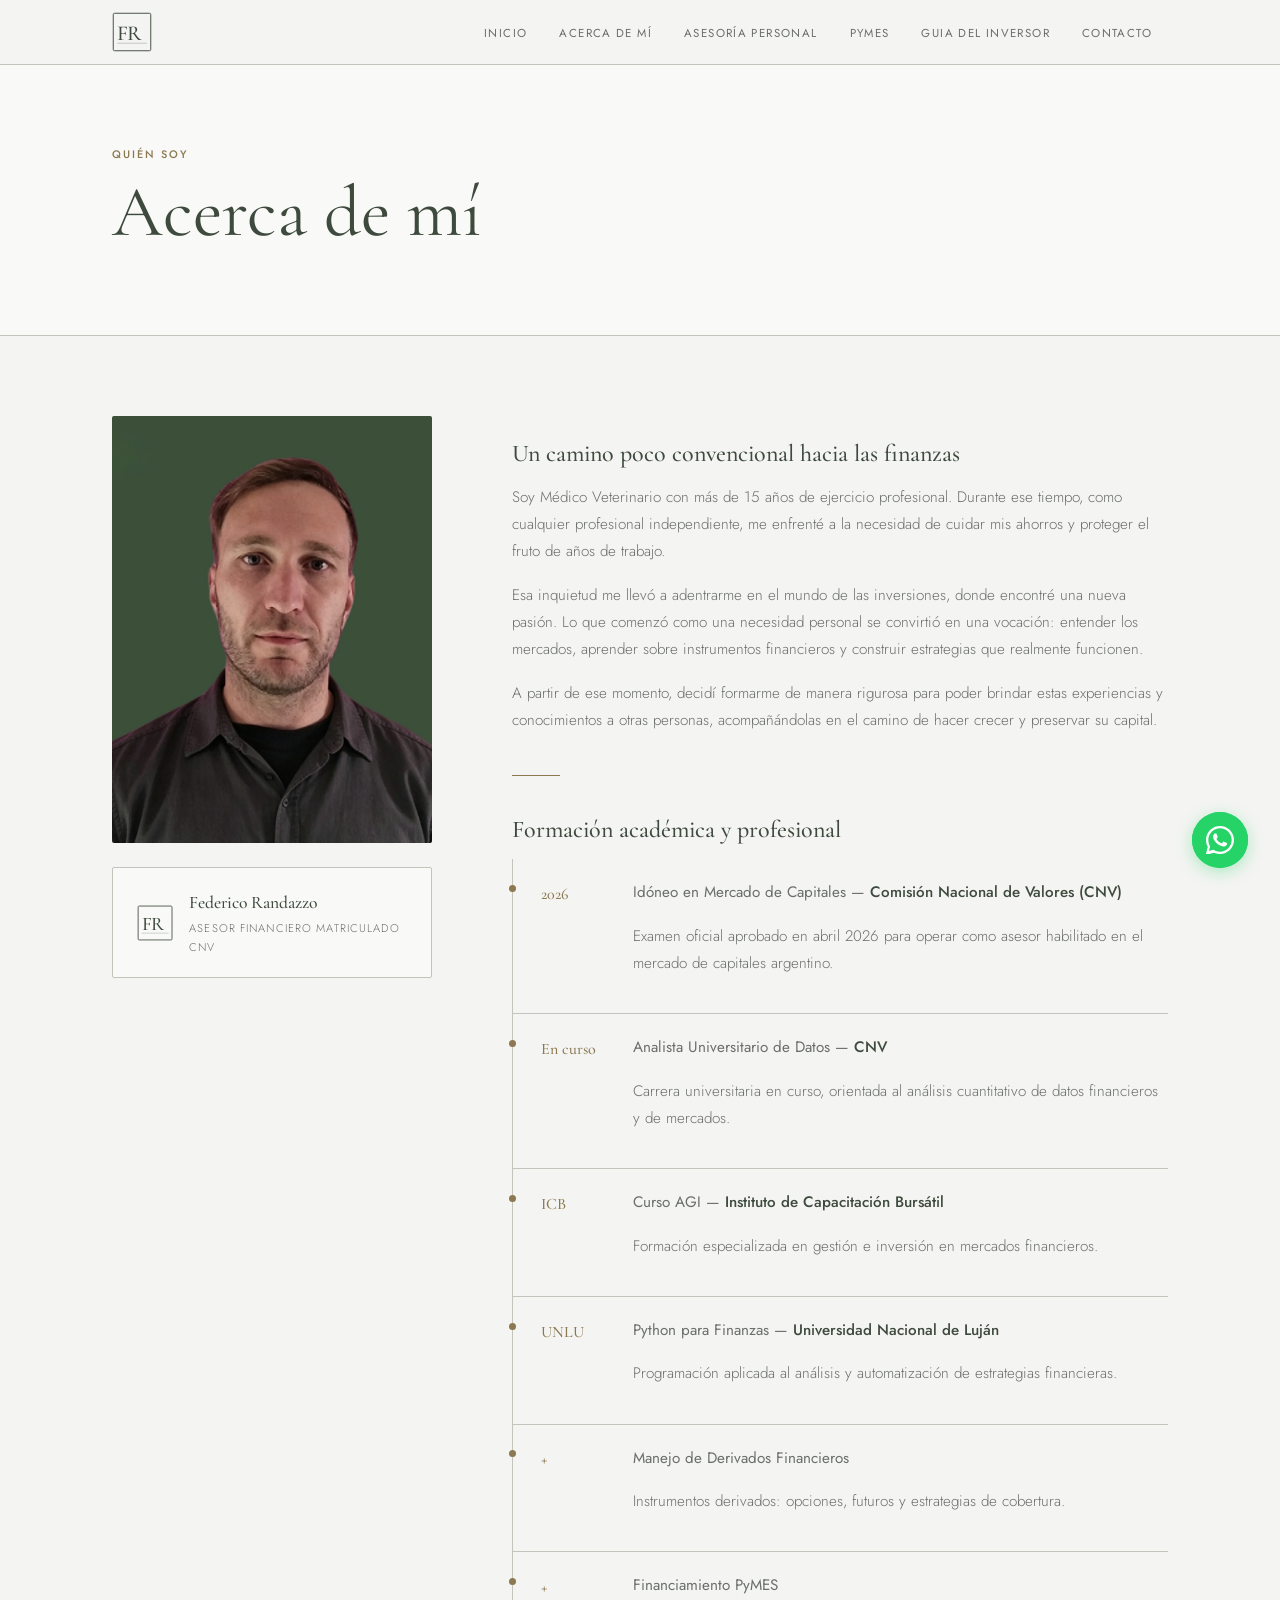
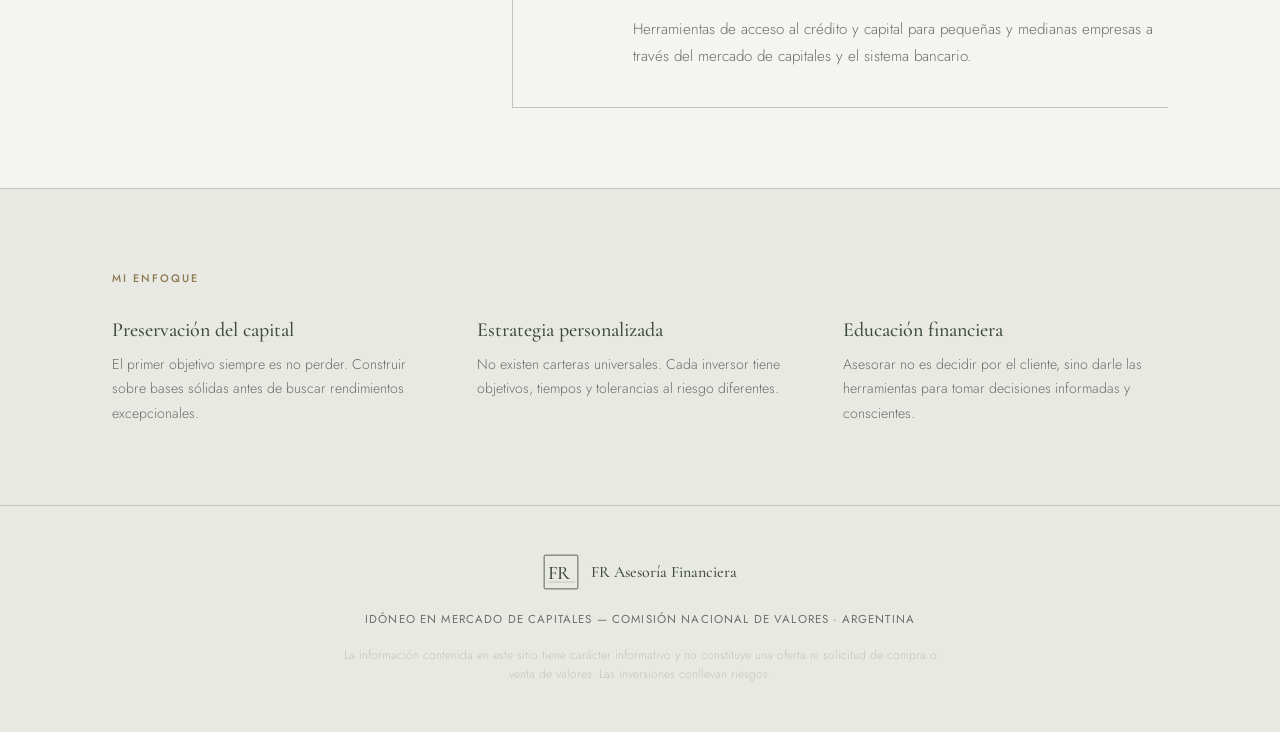
==== commit ae7742ca: "Update about.html" ====
--- a/about.html
+++ b/about.html
@@ -33,7 +33,7 @@
       <li><a href="about.html">Acerca de mí</a></li>
       <li><a href="personas.html">Asesoría Personal</a></li>
       <li><a href="pymes.html">PyMES</a></li>
-      <li><a href="preguntas.html">Preguntas</a></li>
+      <li><a href="guiadelinversor.html">Guia del Inversor</a></li>
       <li><a href="contacto.html">Contacto</a></li>
     </ul>
 
--- a/css/style.css
+++ b/css/style.css
@@ -302,6 +302,7 @@
 .hero-image-frame:hover .hero-img {
   filter: grayscale(0%);
 }
+
 .hero-tagline {
   font-family: var(--cormorant);
   font-size: 1.35rem;
@@ -367,162 +368,6 @@
   color: var(--secondary);
   margin-top: auto;
 }
-<!-- ACTIVOS ILUSTRATIVOS POR PERFIL -->
-<section class="activos-section">
-  <div class="container">
-    <p class="section-label">Instrumentos ilustrativos</p>
-    <h2 class="activos-title">Activos típicos según perfil</h2>
-    <p class="activos-subtitle">Ejemplos orientativos de instrumentos para cada perfil de inversor. No constituyen recomendación de inversión. Cada cartera se diseña en forma personalizada.</p>
-
-    <div class="activos-grid">
-
-      <!-- CONSERVADOR -->
-      <div class="activos-card">
-        <div class="activos-card-header">
-          <span class="activos-perfil-tag">Conservador</span>
-          <span class="activos-objetivo">Preservación del capital</span>
-        </div>
-        <div class="activos-list">
-
-          <div class="activo-item">
-            <div class="activo-info">
-              <span class="activo-ticker">AO28</span>
-              <span class="activo-nombre">Bono Soberano USD Ley NY 2028</span>
-            </div>
-            <div class="activo-meta">
-              <span class="activo-tir">~8–10% anual</span>
-              <span class="activo-moneda">USD</span>
-            </div>
-            <p class="activo-desc">Bono en dólares con vencimiento cercano, bajo riesgo de duración y flujo predecible de cupones.</p>
-          </div>
-
-          <div class="activo-item">
-            <div class="activo-info">
-              <span class="activo-ticker">LECAPS</span>
-              <span class="activo-nombre">Letras Capitalizables del Tesoro</span>
-            </div>
-            <div class="activo-meta">
-              <span class="activo-tir">~35–40% anual</span>
-              <span class="activo-moneda">ARS</span>
-            </div>
-            <p class="activo-desc">Instrumento de corto plazo en pesos con tasa fija, ideal para preservar capital en moneda local.</p>
-          </div>
-
-          <div class="activo-item">
-            <div class="activo-info">
-              <span class="activo-ticker">TX26</span>
-              <span class="activo-nombre">Bono CER 2026</span>
-            </div>
-            <div class="activo-meta">
-              <span class="activo-tir">CER + ~5%</span>
-              <span class="activo-moneda">ARS</span>
-            </div>
-            <p class="activo-desc">Ajusta por inflación (CER) más un spread positivo. Protege el poder adquisitivo en pesos.</p>
-          </div>
-
-        </div>
-      </div>
-
-      <!-- MODERADO -->
-      <div class="activos-card activos-card--featured">
-        <div class="activos-card-header">
-          <span class="activos-perfil-tag activos-perfil-tag--mod">Moderado</span>
-          <span class="activos-objetivo">Crecimiento con balance</span>
-        </div>
-        <div class="activos-list">
-
-          <div class="activo-item">
-            <div class="activo-info">
-              <span class="activo-ticker">SPY</span>
-              <span class="activo-nombre">CEDEAR S&P 500 ETF</span>
-            </div>
-            <div class="activo-meta">
-              <span class="activo-tir">~10–12% anual</span>
-              <span class="activo-moneda">USD</span>
-            </div>
-            <p class="activo-desc">Exposición al índice S&P 500 vía CEDEAR. Diversificación global en dólares desde el mercado local.</p>
-          </div>
-
-          <div class="activo-item">
-            <div class="activo-info">
-              <span class="activo-ticker">ON YPF</span>
-              <span class="activo-nombre">Obligación Negociable YPF Hard Dollar</span>
-            </div>
-            <div class="activo-meta">
-              <span class="activo-tir">~8–11% anual</span>
-              <span class="activo-moneda">USD</span>
-            </div>
-            <p class="activo-desc">Deuda corporativa en dólares de empresa energética líder. Renta fija con rendimiento superior al soberano.</p>
-          </div>
-
-          <div class="activo-item">
-            <div class="activo-info">
-              <span class="activo-ticker">TX28</span>
-              <span class="activo-nombre">Bono CER 2028</span>
-            </div>
-            <div class="activo-meta">
-              <span class="activo-tir">CER + ~8%</span>
-              <span class="activo-moneda">ARS</span>
-            </div>
-            <p class="activo-desc">Mayor duración que el TX26, con spread más alto sobre inflación para inversores con horizonte más largo.</p>
-          </div>
-
-        </div>
-      </div>
-
-      <!-- AGRESIVO -->
-      <div class="activos-card">
-        <div class="activos-card-header">
-          <span class="activos-perfil-tag activos-perfil-tag--agr">Agresivo</span>
-          <span class="activos-objetivo">Máximo retorno</span>
-        </div>
-        <div class="activos-list">
-
-          <div class="activo-item">
-            <div class="activo-info">
-              <span class="activo-ticker">MSFT</span>
-              <span class="activo-nombre">CEDEAR Microsoft Corp.</span>
-            </div>
-            <div class="activo-meta">
-              <span class="activo-tir">~15–20% anual*</span>
-              <span class="activo-moneda">USD</span>
-            </div>
-            <p class="activo-desc">Acción de alta capitalización en tecnología. Retorno histórico elevado con mayor volatilidad que un índice.</p>
-          </div>
-
-          <div class="activo-item">
-            <div class="activo-info">
-              <span class="activo-ticker">GGAL</span>
-              <span class="activo-nombre">Grupo Financiero Galicia</span>
-            </div>
-            <div class="activo-meta">
-              <span class="activo-tir">Variable alto</span>
-              <span class="activo-moneda">ARS / USD</span>
-            </div>
-            <p class="activo-desc">Acción bancaria líder del Merval. Alta beta respecto al mercado local, con potencial de retorno elevado.</p>
-          </div>
-
-          <div class="activo-item">
-            <div class="activo-info">
-              <span class="activo-ticker">PAMP</span>
-              <span class="activo-nombre">Pampa Energía S.A.</span>
-            </div>
-            <div class="activo-meta">
-              <span class="activo-tir">Variable alto</span>
-              <span class="activo-moneda">ARS / USD</span>
-            </div>
-            <p class="activo-desc">Empresa energética integrada con exposición al sector oil & gas argentino. Perfil especulativo de alto potencial.</p>
-          </div>
-
-        </div>
-      </div>
-
-    </div>
-
-    <p class="activos-disclaimer">* Los rendimientos indicados son orientativos a mayo 2025 y no garantizan resultados futuros. La TIR de instrumentos de renta fija varía diariamente según precio de mercado. Los rendimientos de renta variable son históricos y no constituyen proyección. Esta sección tiene carácter exclusivamente educativo y no representa una recomendación de inversión personalizada.</p>
-
-  </div>
-</section>
 
 
 /* ─── PAGE HEADER (interior pages) ─────────────────────────── */
@@ -829,6 +674,163 @@
 }
 
 
+/* ─── ACTIVOS POR PERFIL (personas.html) ─────────────────────── */
+.activos-section {
+  padding: 6rem 0;
+  border-top: 1px solid var(--border);
+}
+
+.activos-title {
+  font-family: var(--cormorant);
+  font-size: clamp(1.8rem, 4vw, 2.8rem);
+  font-weight: 400;
+  color: var(--accent);
+  margin-bottom: 0.75rem;
+}
+
+.activos-subtitle {
+  font-size: 0.88rem;
+  color: var(--muted);
+  max-width: 600px;
+  line-height: 1.75;
+  margin-bottom: 3rem;
+}
+
+.activos-grid {
+  display: grid;
+  grid-template-columns: repeat(3, 1fr);
+  gap: 1.5rem;
+  align-items: start;
+}
+
+.activos-card {
+  border: 1px solid var(--border);
+  border-radius: var(--radius);
+  background: var(--surface-alt);
+  overflow: hidden;
+}
+
+.activos-card--featured {
+  border-color: var(--secondary);
+  background: var(--surface);
+}
+
+.activos-card-header {
+  padding: 1.25rem 1.5rem 1rem;
+  border-bottom: 1px solid var(--border);
+  display: flex;
+  flex-direction: column;
+  gap: 0.3rem;
+}
+
+.activos-perfil-tag {
+  font-size: 0.65rem;
+  font-weight: 500;
+  letter-spacing: 0.14em;
+  text-transform: uppercase;
+  color: var(--accent);
+  background: rgba(62, 74, 61, 0.08);
+  padding: 0.3rem 0.75rem;
+  border-radius: 20px;
+  align-self: flex-start;
+}
+
+.activos-perfil-tag--mod {
+  color: var(--secondary);
+  background: rgba(140, 120, 81, 0.1);
+}
+
+.activos-perfil-tag--agr {
+  color: #7a3e2e;
+  background: rgba(122, 62, 46, 0.08);
+}
+
+.activos-objetivo {
+  font-size: 0.72rem;
+  color: var(--muted);
+  letter-spacing: 0.05em;
+}
+
+.activos-list {
+  display: flex;
+  flex-direction: column;
+}
+
+.activo-item {
+  padding: 1.1rem 1.5rem;
+  border-bottom: 1px solid var(--border);
+  display: flex;
+  flex-direction: column;
+  gap: 0.4rem;
+  transition: background var(--transition);
+}
+
+.activo-item:last-child { border-bottom: none; }
+.activo-item:hover { background: var(--surface); }
+
+.activo-info {
+  display: flex;
+  align-items: baseline;
+  gap: 0.6rem;
+  flex-wrap: wrap;
+}
+
+.activo-ticker {
+  font-family: var(--cormorant);
+  font-size: 1.1rem;
+  font-weight: 600;
+  color: var(--accent);
+  letter-spacing: 0.02em;
+}
+
+.activo-nombre {
+  font-size: 0.78rem;
+  color: var(--muted);
+}
+
+.activo-meta {
+  display: flex;
+  align-items: center;
+  gap: 0.6rem;
+}
+
+.activo-tir {
+  font-family: var(--cormorant);
+  font-size: 1rem;
+  font-weight: 500;
+  color: var(--accent);
+}
+
+.activo-moneda {
+  font-size: 0.62rem;
+  font-weight: 500;
+  letter-spacing: 0.12em;
+  text-transform: uppercase;
+  color: var(--bg);
+  background: var(--secondary);
+  padding: 0.2rem 0.55rem;
+  border-radius: 20px;
+}
+
+.activo-desc {
+  font-size: 0.78rem;
+  color: var(--muted);
+  line-height: 1.65;
+}
+
+.activos-disclaimer {
+  margin-top: 2rem;
+  font-size: 0.72rem;
+  color: var(--muted);
+  line-height: 1.7;
+  padding: 1.25rem 1.5rem;
+  border: 1px solid var(--border);
+  border-radius: var(--radius);
+  background: var(--surface-alt);
+  border-left: 3px solid var(--secondary);
+}
+
+
 /* ─── PYMES ──────────────────────────────────────────────────── */
 .pymes-tabs-section {
   padding: 4rem 0 6rem;
@@ -1039,11 +1041,7 @@
 }
 
 
-/* ─── COSTOS / PRICING ───────────────────────────────────────── */
-.pricing {
-  padding: 5rem 0 6rem;
-}
-
+/* ─── PRICING (cards compartidos: costos.html y preguntas.html) ── */
 .pricing-grid {
   display: grid;
   grid-template-columns: repeat(2, 1fr);
@@ -1122,6 +1120,11 @@
   border: 1px solid var(--border);
   border-radius: var(--radius);
   background: var(--surface-alt);
+}
+
+/* Wrapper exclusivo costos.html (padding de sección) */
+.pricing {
+  padding: 5rem 0 6rem;
 }
 
 
@@ -1253,6 +1256,294 @@
 }
 
 
+/* ─── WHATSAPP FLOAT ─────────────────────────────────────────── */
+.whatsapp-float {
+  position: fixed;
+  bottom: 2rem;
+  right: 2rem;
+  z-index: 999;
+  width: 56px;
+  height: 56px;
+  border-radius: 50%;
+  background: #25d366;
+  display: flex;
+  align-items: center;
+  justify-content: center;
+  box-shadow: 0 4px 16px rgba(37, 211, 102, 0.35);
+  transition: transform 0.25s ease, box-shadow 0.25s ease;
+}
+
+.whatsapp-float:hover {
+  transform: scale(1.1);
+  box-shadow: 0 6px 24px rgba(37, 211, 102, 0.5);
+}
+
+.whatsapp-float svg {
+  display: block;
+}
+
+.whatsapp-float::before {
+  content: '';
+  position: absolute;
+  width: 100%;
+  height: 100%;
+  border-radius: 50%;
+  background: #25d366;
+  animation: wp-pulse 2.5s ease-out infinite;
+  z-index: -1;
+}
+
+@keyframes wp-pulse {
+  0%   { transform: scale(1);   opacity: 0.6; }
+  70%  { transform: scale(1.5); opacity: 0;   }
+  100% { transform: scale(1.5); opacity: 0;   }
+}
+
+
+/* ─── PREGUNTAS FRECUENTES (preguntas.html) ──────────────────── */
+
+/* Títulos de sección compartidos */
+.faq-section-title {
+  font-family: var(--cormorant);
+  font-size: clamp(2rem, 4vw, 3rem);
+  font-weight: 400;
+  color: var(--accent);
+  margin-bottom: 0.75rem;
+  line-height: 1.1;
+}
+
+.faq-section-intro {
+  font-size: 0.95rem;
+  color: var(--muted);
+  max-width: 600px;
+  line-height: 1.8;
+  margin-bottom: 3rem;
+}
+
+/* Sección riesgos */
+.faq-risks {
+  padding: 6rem 0;
+  border-top: 1px solid var(--border);
+}
+
+.risks-grid {
+  display: grid;
+  grid-template-columns: repeat(3, 1fr);
+  gap: 1.5rem;
+  margin-bottom: 2.5rem;
+}
+
+.risk-card {
+  background: var(--surface-alt);
+  border: 1px solid var(--border);
+  border-radius: var(--radius);
+  padding: 2rem 1.75rem;
+  display: flex;
+  flex-direction: column;
+  gap: 0.6rem;
+  transition: border-color var(--transition), background var(--transition);
+}
+
+.risk-card:hover {
+  border-color: var(--secondary);
+  background: var(--surface);
+}
+
+.risk-icon {
+  width: 32px;
+  height: 32px;
+  margin-bottom: 0.4rem;
+  opacity: 0.8;
+}
+
+.risk-card h4 {
+  font-family: var(--cormorant);
+  font-size: 1.25rem;
+  font-weight: 500;
+  color: var(--accent);
+  line-height: 1.2;
+}
+
+.risk-card > p {
+  font-size: 0.87rem;
+  color: var(--muted);
+  line-height: 1.7;
+  flex: 1;
+}
+
+.risk-mitigation {
+  margin-top: 0.75rem;
+  padding-top: 0.75rem;
+  border-top: 1px solid var(--border);
+}
+
+.risk-mit-label {
+  display: block;
+  font-size: 0.62rem;
+  font-weight: 500;
+  letter-spacing: 0.14em;
+  text-transform: uppercase;
+  color: var(--secondary);
+  margin-bottom: 0.35rem;
+}
+
+.risk-mitigation p {
+  font-size: 0.8rem;
+  color: var(--muted);
+  line-height: 1.6;
+}
+
+.risk-disclaimer {
+  display: flex;
+  align-items: flex-start;
+  gap: 0.85rem;
+  background: rgba(140, 120, 81, 0.06);
+  border: 1px solid rgba(140, 120, 81, 0.25);
+  border-left: 3px solid var(--secondary);
+  border-radius: var(--radius);
+  padding: 1.25rem 1.5rem;
+}
+
+.risk-disclaimer p {
+  font-size: 0.82rem;
+  color: var(--muted);
+  line-height: 1.7;
+}
+
+/* Sección costos integrada en preguntas */
+.faq-pricing {
+  padding: 6rem 0;
+  border-top: 1px solid var(--border);
+  background: var(--surface-alt);
+}
+
+/* Acordeón FAQ */
+.faq-accordion {
+  padding: 6rem 0;
+  border-top: 1px solid var(--border);
+}
+
+.faq-group {
+  margin-bottom: 3.5rem;
+}
+
+.faq-group-title {
+  font-family: var(--jost);
+  font-size: 0.68rem;
+  font-weight: 500;
+  letter-spacing: 0.18em;
+  text-transform: uppercase;
+  color: var(--secondary);
+  margin-bottom: 1rem;
+  padding-bottom: 0.6rem;
+  border-bottom: 1px solid var(--border);
+}
+
+.faq-item {
+  border-bottom: 1px solid var(--border);
+}
+
+.faq-question {
+  display: flex;
+  justify-content: space-between;
+  align-items: center;
+  gap: 1.5rem;
+  width: 100%;
+  padding: 1.35rem 0;
+  font-family: var(--cormorant);
+  font-size: 1.25rem;
+  font-weight: 400;
+  color: var(--accent);
+  text-align: left;
+  background: none;
+  border: none;
+  cursor: pointer;
+  transition: color var(--transition);
+}
+
+.faq-question:hover {
+  color: var(--secondary);
+}
+
+.faq-chevron {
+  flex-shrink: 0;
+  color: var(--secondary);
+  transition: transform var(--transition);
+}
+
+.faq-item.open .faq-chevron {
+  transform: rotate(180deg);
+}
+
+.faq-answer {
+  max-height: 0;
+  overflow: hidden;
+  transition: max-height 0.38s ease, padding 0.25s ease;
+}
+
+.faq-item.open .faq-answer {
+  max-height: 600px;
+  padding-bottom: 1.35rem;
+}
+
+.faq-answer p {
+  font-size: 0.93rem;
+  color: var(--muted);
+  line-height: 1.8;
+}
+
+.faq-answer strong {
+  color: var(--accent);
+  font-weight: 500;
+}
+
+/* CTA pregunta personalizada */
+.faq-cta {
+  padding: 5rem 0;
+  border-top: 1px solid var(--border);
+  background: var(--surface);
+}
+
+.faq-cta-inner {
+  display: grid;
+  grid-template-columns: 1fr auto;
+  gap: 3rem 4rem;
+  align-items: center;
+}
+
+.faq-cta-title {
+  font-family: var(--cormorant);
+  font-size: clamp(1.8rem, 3.5vw, 2.6rem);
+  font-weight: 400;
+  color: var(--accent);
+  margin-bottom: 0.6rem;
+  line-height: 1.15;
+}
+
+.faq-cta-text p {
+  font-size: 0.92rem;
+  color: var(--muted);
+  line-height: 1.75;
+  max-width: 500px;
+}
+
+.faq-cta-actions {
+  display: flex;
+  flex-direction: column;
+  gap: 1rem;
+  align-items: stretch;
+  min-width: 220px;
+}
+
+.faq-btn-wa,
+.faq-btn-mail {
+  display: flex;
+  align-items: center;
+  justify-content: center;
+  gap: 0.6rem;
+}
+
+
 /* ─── RESPONSIVE — Tablet ────────────────────────────────────── */
 @media (max-width: 900px) {
 
@@ -1266,12 +1557,13 @@
   }
 
   .hero-image-frame {
-  aspect-ratio: 4/5;
-  max-height: 480px;
-}
-.hero-image-frame .hero-img {
-  object-position: center top;
-}
+    aspect-ratio: 4/5;
+    max-height: 480px;
+  }
+  .hero-image-frame .hero-img {
+    object-position: center top;
+  }
+
   .hero-name { font-size: clamp(3rem, 10vw, 5rem); }
 
   .services-grid {
@@ -1288,19 +1580,40 @@
     grid-template-columns: 1fr;
     gap: 3rem;
   }
- .about-photo-frame { aspect-ratio: 4/5; max-height: 480px; }
- .about-photo { object-position: center top; }
+  .about-photo-frame { aspect-ratio: 4/5; max-height: 480px; }
+  .about-photo { object-position: center top; }
 
   .values-grid { grid-template-columns: 1fr; gap: 2rem; }
 
   .grid-carteras { grid-template-columns: 1fr; }
 
+  .activos-grid { grid-template-columns: 1fr; }
+
   .pymes-instruments-grid { grid-template-columns: 1fr; }
 
   .pricing-grid { grid-template-columns: 1fr; }
 
   .contact-grid { grid-template-columns: 1fr; }
 
+  /* FAQ */
+  .risks-grid {
+    grid-template-columns: 1fr 1fr;
+  }
+
+  .faq-cta-inner {
+    grid-template-columns: 1fr;
+    gap: 2.5rem;
+  }
+
+  .faq-cta-actions {
+    flex-direction: row;
+    min-width: unset;
+  }
+
+  .faq-btn-wa,
+  .faq-btn-mail {
+    flex: 1;
+  }
 }
 
 
@@ -1356,229 +1669,48 @@
   /* Pricing */
   .pricing-card { padding: 2rem 1.5rem; }
 
-  /* Contact */
+  /* Quiz */
   #quiz-box { padding: 2rem 1.25rem; }
 
   /* Table */
   .pymes-compare-table th,
   .pymes-compare-table td { padding: 0.75rem 0.9rem; font-size: 0.82rem; }
 
-}
-/* ─── WHATSAPP FLOAT ─────────────────────────────────────────── */
-.whatsapp-float {
-  position: fixed;
-  bottom: 2rem;
-  right: 2rem;
-  z-index: 999;
-  width: 56px;
-  height: 56px;
-  border-radius: 50%;
-  background: #25d366;
-  display: flex;
-  align-items: center;
-  justify-content: center;
-  box-shadow: 0 4px 16px rgba(37, 211, 102, 0.35);
-  transition: transform 0.25s ease, box-shadow 0.25s ease;
-}
-
-.whatsapp-float:hover {
-  transform: scale(1.1);
-  box-shadow: 0 6px 24px rgba(37, 211, 102, 0.5);
-}
-
-.whatsapp-float svg {
-  display: block;
-}
-
-/* Pulso de atención */
-.whatsapp-float::before {
-  content: '';
-  position: absolute;
-  width: 100%;
-  height: 100%;
-  border-radius: 50%;
-  background: #25d366;
-  animation: wp-pulse 2.5s ease-out infinite;
-  z-index: -1;
-}
-
-@keyframes wp-pulse {
-  0%   { transform: scale(1);   opacity: 0.6; }
-  70%  { transform: scale(1.5); opacity: 0;   }
-  100% { transform: scale(1.5); opacity: 0;   }
-}
-
-/* Mobile */
-@media (max-width: 600px) {
+  /* Activos */
+  .activos-section { padding: 4rem 0; }
+  .activo-item { padding: 1rem 1.25rem; }
+
+  /* WhatsApp */
   .whatsapp-float {
     bottom: 1.25rem;
     right: 1.25rem;
     width: 50px;
     height: 50px;
   }
-}
-/* ─── ACTIVOS POR PERFIL ─────────────────────────────────────── */
-.activos-section {
-  padding: 6rem 0;
-  border-top: 1px solid var(--border);
-}
-
-.activos-title {
-  font-family: var(--cormorant);
-  font-size: clamp(1.8rem, 4vw, 2.8rem);
-  font-weight: 400;
-  color: var(--accent);
-  margin-bottom: 0.75rem;
-}
-
-.activos-subtitle {
-  font-size: 0.88rem;
-  color: var(--muted);
-  max-width: 600px;
-  line-height: 1.75;
-  margin-bottom: 3rem;
-}
-
-.activos-grid {
-  display: grid;
-  grid-template-columns: repeat(3, 1fr);
-  gap: 1.5rem;
-  align-items: start;
-}
-
-.activos-card {
-  border: 1px solid var(--border);
-  border-radius: var(--radius);
-  background: var(--surface-alt);
-  overflow: hidden;
-}
-
-.activos-card--featured {
-  border-color: var(--secondary);
-  background: var(--surface);
-}
-
-.activos-card-header {
-  padding: 1.25rem 1.5rem 1rem;
-  border-bottom: 1px solid var(--border);
-  display: flex;
-  flex-direction: column;
-  gap: 0.3rem;
-}
-
-.activos-perfil-tag {
-  font-size: 0.65rem;
-  font-weight: 500;
-  letter-spacing: 0.14em;
-  text-transform: uppercase;
-  color: var(--accent);
-  background: rgba(62, 74, 61, 0.08);
-  padding: 0.3rem 0.75rem;
-  border-radius: 20px;
-  align-self: flex-start;
-}
-
-.activos-perfil-tag--mod {
-  color: var(--secondary);
-  background: rgba(140, 120, 81, 0.1);
-}
-
-.activos-perfil-tag--agr {
-  color: #7a3e2e;
-  background: rgba(122, 62, 46, 0.08);
-}
-
-.activos-objetivo {
-  font-size: 0.72rem;
-  color: var(--muted);
-  letter-spacing: 0.05em;
-}
-
-.activos-list {
-  display: flex;
-  flex-direction: column;
-}
-
-.activo-item {
-  padding: 1.1rem 1.5rem;
-  border-bottom: 1px solid var(--border);
-  display: flex;
-  flex-direction: column;
-  gap: 0.4rem;
-  transition: background var(--transition);
-}
-
-.activo-item:last-child { border-bottom: none; }
-.activo-item:hover { background: var(--surface); }
-
-.activo-info {
-  display: flex;
-  align-items: baseline;
-  gap: 0.6rem;
-  flex-wrap: wrap;
-}
-
-.activo-ticker {
-  font-family: var(--cormorant);
-  font-size: 1.1rem;
-  font-weight: 600;
-  color: var(--accent);
-  letter-spacing: 0.02em;
-}
-
-.activo-nombre {
-  font-size: 0.78rem;
-  color: var(--muted);
-}
-
-.activo-meta {
-  display: flex;
-  align-items: center;
-  gap: 0.6rem;
-}
-
-.activo-tir {
-  font-family: var(--cormorant);
-  font-size: 1rem;
-  font-weight: 500;
-  color: var(--accent);
-}
-
-.activo-moneda {
-  font-size: 0.62rem;
-  font-weight: 500;
-  letter-spacing: 0.12em;
-  text-transform: uppercase;
-  color: var(--bg);
-  background: var(--secondary);
-  padding: 0.2rem 0.55rem;
-  border-radius: 20px;
-}
-
-.activo-desc {
-  font-size: 0.78rem;
-  color: var(--muted);
-  line-height: 1.65;
-}
-
-.activos-disclaimer {
-  margin-top: 2rem;
-  font-size: 0.72rem;
-  color: var(--muted);
-  line-height: 1.7;
-  padding: 1.25rem 1.5rem;
-  border: 1px solid var(--border);
-  border-radius: var(--radius);
-  background: var(--surface-alt);
-  border-left: 3px solid var(--secondary);
-}
-
-/* Responsive */
-@media (max-width: 900px) {
-  .activos-grid { grid-template-columns: 1fr; }
-}
-
-@media (max-width: 600px) {
-  .activos-section { padding: 4rem 0; }
-  .activo-item { padding: 1rem 1.25rem; }
-}
+
+  /* FAQ */
+  .faq-risks,
+  .faq-pricing,
+  .faq-accordion,
+  .faq-cta {
+    padding: 4rem 0;
+  }
+
+  .risks-grid {
+    grid-template-columns: 1fr;
+    gap: 1rem;
+  }
+
+  .risk-card {
+    padding: 1.5rem 1.25rem;
+  }
+
+  .faq-question {
+    font-size: 1.1rem;
+    padding: 1.1rem 0;
+  }
+
+  .faq-cta-actions {
+    flex-direction: column;
+  }
+}
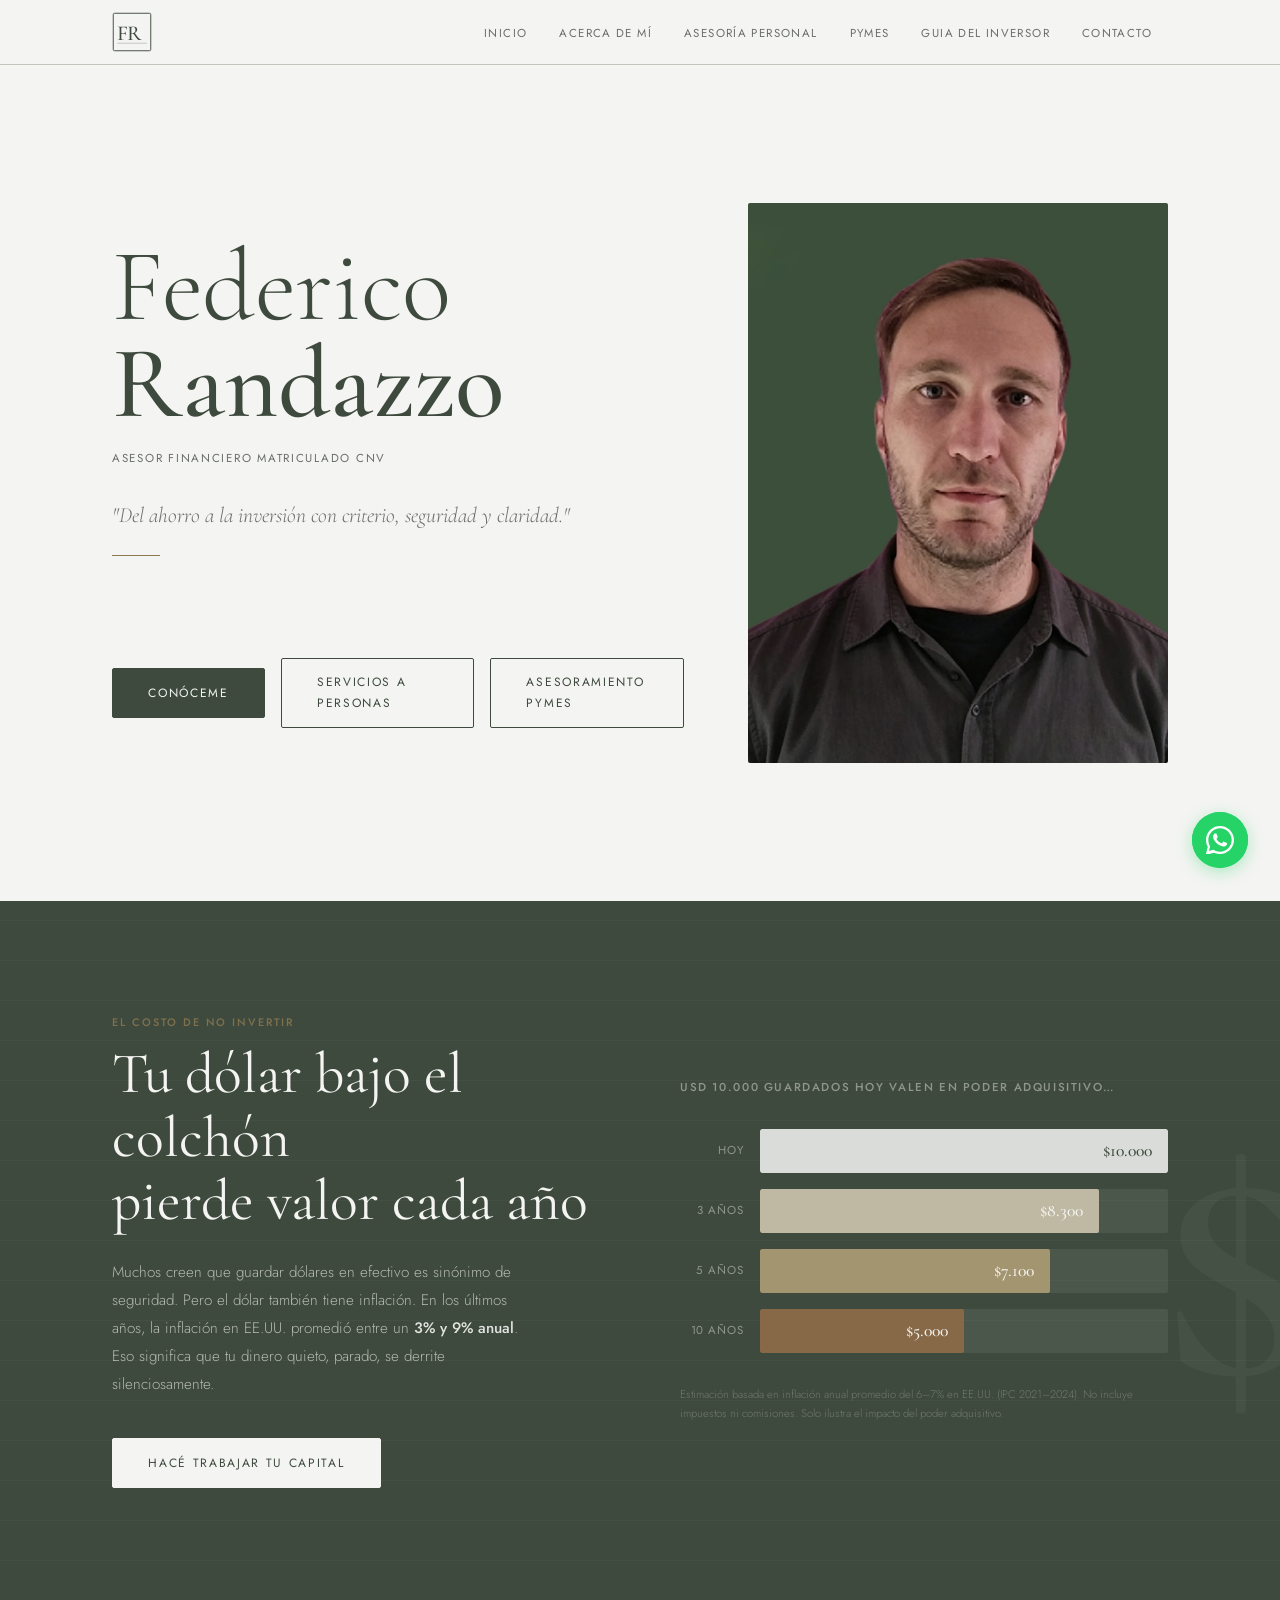
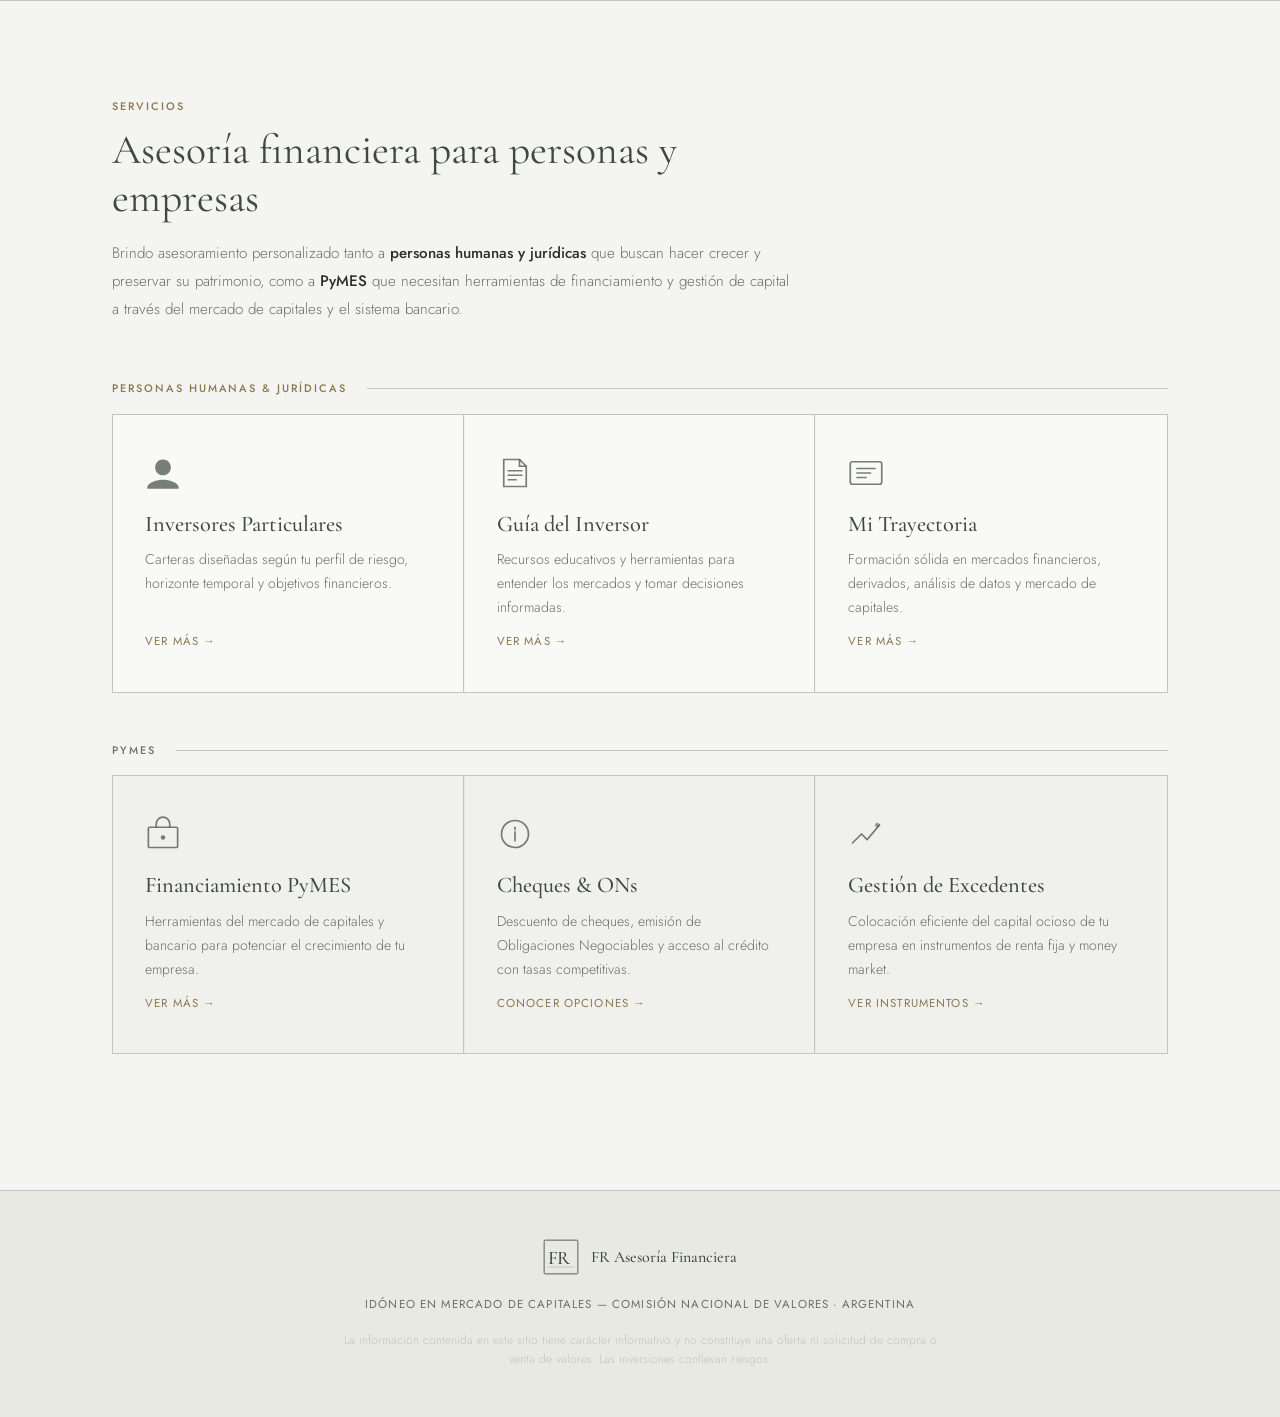
==== commit e5545bb7: "Update about.html" ====
--- a/about.html
+++ b/about.html
@@ -3,13 +3,14 @@
 <head>
   <meta charset="UTF-8" />
   <meta name="viewport" content="width=device-width, initial-scale=1.0"/>
-  <title>Acerca de mí | FR Asesoría Financiera</title>
+  <title>FR Asesoría Financiera | Federico Randazzo.</title>
   <link rel="stylesheet" href="css/style.css" />
   <link rel="preconnect" href="https://fonts.googleapis.com">
   <link href="https://fonts.googleapis.com/css2?family=Cormorant+Garamond:wght@300;400;500;600&family=Jost:wght@200;300;400;500&display=swap" rel="stylesheet">
 </head>
-<body class="page-about">
-
+<body class="page-home">
+
+  <!-- NAV -->
   <!-- ════════════════════════════════════════════════════════════════
      NAV UNIFICADO — pegar en TODAS las páginas (index, about,
      personas, pymes, costos, contacto).
@@ -45,116 +46,196 @@
   </div>
 </nav>
 
-  <main>
-    <!-- PAGE HEADER -->
-    <section class="page-header">
-      <div class="container">
-        <p class="section-label">Quién soy</p>
-        <h2 class="page-title">Acerca de mí</h2>
-      </div>
-    </section>
-
-    <!-- BIO -->
-    <section class="about-bio">
-      <div class="container about-grid">
-        <div class="about-photo-col">
-          <div class="about-photo-frame">
-            <img src="perfil.jpg" alt="Federico Randazzo" class="about-photo">
+  <!-- HERO -->
+<section class="hero">
+  <div class="hero-grid">
+    <!-- 1. El bloque de texto principal -->
+    <div class="hero-text">
+       <h1 class="hero-name">Federico<br><span>Randazzo</span></h1>
+       <p class="hero-credential">Asesor Financiero Matriculado CNV</p>
+       <p class="hero-tagline">"Del ahorro a la inversión con criterio, seguridad y claridad."</p>
+    <div class="hero-divider"></div>
+    </div>
+    
+    <!-- 2. La imagen -->
+    <div class="hero-image-container">
+      <div class="hero-image-frame">
+        <img src="perfil.jpg" alt="Federico Randazzo" class="hero-img">
+      </div>
+    </div>
+
+    <!-- 3. Los botones (ahora independientes para móviles) -->
+    <div class="hero-cta">
+      <a href="about.html" class="btn btn-primary">Conóceme</a>
+      <a href="personas.html" class="btn btn-ghost">Servicios a Personas</a>
+      <a href="pymes.html" class="btn btn-ghost">Asesoramiento PyMES</a>
+    </div>
+  </div>
+</section>
+
+  <!-- INFLACIÓN DEL DÓLAR -->
+  <section class="dollar-erosion">
+    <div class="container">
+      <div class="dollar-erosion-inner">
+
+        <div class="dollar-erosion-text">
+          <p class="section-label">El costo de no invertir</p>
+          <h2 class="dollar-erosion-title">Tu dólar bajo el colchón<br>pierde valor cada año</h2>
+          <p class="dollar-erosion-body">
+            Muchos creen que guardar dólares en efectivo es sinónimo de seguridad. 
+            Pero el dólar también tiene inflación. En los últimos años, 
+            la inflación en EE.UU. promedió entre un <strong>3% y 9% anual</strong>. 
+            Eso significa que tu dinero quieto, parado, se derrite silenciosamente.
+          </p>
+          <a href="contacto.html" class="btn btn-primary">Hacé trabajar tu capital</a>
+        </div>
+
+        <div class="dollar-erosion-visual">
+          <p class="erosion-visual-label">USD 10.000 guardados hoy valen en poder adquisitivo…</p>
+          <div class="erosion-bars">
+
+            <div class="erosion-bar-row">
+              <span class="erosion-year">Hoy</span>
+              <div class="erosion-bar-track">
+                <div class="erosion-bar-fill" style="--pct: 100%">
+                  <span class="erosion-amount">$10.000</span>
+                </div>
+              </div>
+            </div>
+
+            <div class="erosion-bar-row">
+              <span class="erosion-year">3 años</span>
+              <div class="erosion-bar-track">
+                <div class="erosion-bar-fill erosion-bar-fill--mid" style="--pct: 83%">
+                  <span class="erosion-amount">$8.300</span>
+                </div>
+              </div>
+            </div>
+
+            <div class="erosion-bar-row">
+              <span class="erosion-year">5 años</span>
+              <div class="erosion-bar-track">
+                <div class="erosion-bar-fill erosion-bar-fill--low" style="--pct: 71%">
+                  <span class="erosion-amount">$7.100</span>
+                </div>
+              </div>
+            </div>
+
+            <div class="erosion-bar-row">
+              <span class="erosion-year">10 años</span>
+              <div class="erosion-bar-track">
+                <div class="erosion-bar-fill erosion-bar-fill--danger" style="--pct: 50%">
+                  <span class="erosion-amount">$5.000</span>
+                </div>
+              </div>
+            </div>
+
           </div>
-
-          <div class="about-credential-box">
-            <svg viewBox="0 0 64 64" xmlns="http://www.w3.org/2000/svg" width="40" height="40">
-              <rect x="2" y="2" width="60" height="60" rx="2" fill="none" stroke="var(--accent)" stroke-width="1.5"/>
-              <text x="8" y="44" font-family="Cormorant Garamond, serif" font-size="34" font-weight="500" fill="var(--accent)" letter-spacing="-1">FR</text>
-              <line x1="8" y1="50" x2="56" y2="50" stroke="var(--accent)" stroke-width="0.8" opacity="0.5"/>
-            </svg>
-            <div>
-              <p class="cred-name">Federico Randazzo</p>
-              <p class="cred-title">Asesor Financiero Matriculado CNV</p>
-            </div>
+          <p class="erosion-disclaimer">Estimación basada en inflación anual promedio del 6–7% en EE.UU. (IPC 2021–2024). No incluye impuestos ni comisiones. Solo ilustra el impacto del poder adquisitivo.</p>
+        </div>
+
+      </div>
+    </div>
+  </section>
+
+  <!-- SERVICIOS RESUMEN -->
+  <section class="services-preview">
+    <div class="container">
+      <p class="section-label">Servicios</p>
+      <h2 class="services-intro-title">Asesoría financiera para personas y empresas</h2>
+      <p class="services-intro-body">Brindo asesoramiento personalizado tanto a <strong>personas humanas y jurídicas</strong> que buscan hacer crecer y preservar su patrimonio, como a <strong>PyMES</strong> que necesitan herramientas de financiamiento y gestión de capital a través del mercado de capitales y el sistema bancario.</p>
+
+      <!-- BLOQUE PERSONAS HUMANAS Y JURÍDICAS -->
+      <div class="services-block">
+        <div class="services-block-label">
+          <span class="services-block-tag">Personas Humanas &amp; Jurídicas</span>
+          <div class="services-block-line"></div>
+        </div>
+        <div class="services-grid services-grid--personas">
+          <a href="personas.html" class="service-card">
+            <div class="service-icon">
+              <svg viewBox="0 0 32 32" fill="none" xmlns="http://www.w3.org/2000/svg">
+                <path d="M16 4C12.13 4 9 7.13 9 11s3.13 7 7 7 7-3.13 7-7-3.13-7-7-7zm0 18c-4.67 0-14 2.34-14 7v1h28v-1c0-4.66-9.33-7-14-7z" fill="var(--accent)" opacity="0.7"/>
+              </svg>
+            </div>
+            <h3>Inversores Particulares</h3>
+            <p>Carteras diseñadas según tu perfil de riesgo, horizonte temporal y objetivos financieros.</p>
+            <span class="card-link">Ver más →</span>
+          </a>
+          <a href="guiadelinversor.html" class="service-card">
+            <div class="service-icon">
+              <svg viewBox="0 0 32 32" fill="none" xmlns="http://www.w3.org/2000/svg">
+                <path d="M6 4h14l6 6v18H6V4z" stroke="var(--accent)" stroke-width="1.5" opacity="0.7"/>
+                <path d="M20 4v6h6" stroke="var(--accent)" stroke-width="1.5" opacity="0.7"/>
+                <path d="M10 14h12M10 18h12M10 22h7" stroke="var(--accent)" stroke-width="1.5" stroke-linecap="round" opacity="0.7"/>
+              </svg>
+            </div>
+            <h3>Guía del Inversor</h3>
+            <p>Recursos educativos y herramientas para entender los mercados y tomar decisiones informadas.</p>
+            <span class="card-link">Ver más →</span>
+          </a>
+          <a href="about.html" class="service-card">
+            <div class="service-icon">
+              <svg viewBox="0 0 32 32" fill="none" xmlns="http://www.w3.org/2000/svg">
+                <path d="M28 6H4a2 2 0 00-2 2v16a2 2 0 002 2h24a2 2 0 002-2V8a2 2 0 00-2-2z" stroke="var(--accent)" stroke-width="1.5" opacity="0.7"/>
+                <path d="M8 12h16M8 16h12M8 20h8" stroke="var(--accent)" stroke-width="1.5" stroke-linecap="round" opacity="0.7"/>
+              </svg>
+            </div>
+            <h3>Mi Trayectoria</h3>
+            <p>Formación sólida en mercados financieros, derivados, análisis de datos y mercado de capitales.</p>
+            <span class="card-link">Ver más →</span>
+          </a>
+        </div>
+      </div>
+
+      <!-- BLOQUE PYMES -->
+      <div class="services-block services-block--pymes">
+        <div class="services-block-label">
+          <span class="services-block-tag services-block-tag--pymes">PyMES</span>
+          <div class="services-block-line"></div>
+        </div>
+        <div class="services-grid services-grid--pymes">
+          <a href="pymes.html" class="service-card service-card--pymes">
+            <div class="service-icon">
+              <svg viewBox="0 0 32 32" fill="none" xmlns="http://www.w3.org/2000/svg">
+                <rect x="3" y="10" width="26" height="18" rx="1" stroke="var(--accent)" stroke-width="1.5" opacity="0.7"/>
+                <path d="M10 10V7a6 6 0 0112 0v3" stroke="var(--accent)" stroke-width="1.5" opacity="0.7"/>
+                <circle cx="16" cy="19" r="2" fill="var(--accent)" opacity="0.7"/>
+              </svg>
+            </div>
+            <h3>Financiamiento PyMES</h3>
+            <p>Herramientas del mercado de capitales y bancario para potenciar el crecimiento de tu empresa.</p>
+            <span class="card-link">Ver más →</span>
+          </a>
+          <div class="service-card service-card--pymes service-card--info">
+            <div class="service-icon">
+              <svg viewBox="0 0 32 32" fill="none" xmlns="http://www.w3.org/2000/svg">
+                <circle cx="16" cy="16" r="12" stroke="var(--accent)" stroke-width="1.5" opacity="0.7"/>
+                <path d="M16 14v8M16 10v2" stroke="var(--accent)" stroke-width="1.5" stroke-linecap="round" opacity="0.7"/>
+              </svg>
+            </div>
+            <h3>Cheques &amp; ONs</h3>
+            <p>Descuento de cheques, emisión de Obligaciones Negociables y acceso al crédito con tasas competitivas.</p>
+            <span class="card-link pymes-cta-link"><a href="pymes.html">Conocer opciones →</a></span>
           </div>
-        </div>
-
-        <div class="about-text-col">
-          <h3 class="about-subtitle">Un camino poco convencional hacia las finanzas</h3>
-          <p>Soy Médico Veterinario con más de 15 años de ejercicio profesional. Durante ese tiempo, como cualquier profesional independiente, me enfrenté a la necesidad de cuidar mis ahorros y proteger el fruto de años de trabajo.</p>
-          <p>Esa inquietud me llevó a adentrarme en el mundo de las inversiones, donde encontré una nueva pasión. Lo que comenzó como una necesidad personal se convirtió en una vocación: entender los mercados, aprender sobre instrumentos financieros y construir estrategias que realmente funcionen.</p>
-          <p>A partir de ese momento, decidí formarme de manera rigurosa para poder brindar estas experiencias y conocimientos a otras personas, acompañándolas en el camino de hacer crecer y preservar su capital.</p>
-
-          <div class="about-divider"></div>
-
-          <h3 class="about-subtitle">Formación académica y profesional</h3>
-
-          <div class="formation-list">
-            <div class="formation-item">
-              <div class="formation-year">2026</div>
-              <div class="formation-content">
-                <p class="formation-title">Idóneo en Mercado de Capitales — <strong>Comisión Nacional de Valores (CNV)</strong></p>
-                <p class="formation-desc">Examen oficial aprobado en abril 2026 para operar como asesor habilitado en el mercado de capitales argentino.</p>
-              </div>
-            </div>
-            <div class="formation-item">
-              <div class="formation-year">En curso</div>
-              <div class="formation-content">
-                <p class="formation-title">Analista Universitario de Datos — <strong>CNV</strong></p>
-                <p class="formation-desc">Carrera universitaria en curso, orientada al análisis cuantitativo de datos financieros y de mercados.</p>
-              </div>
-            </div>
-            <div class="formation-item">
-              <div class="formation-year">ICB</div>
-              <div class="formation-content">
-                <p class="formation-title">Curso AGI — <strong>Instituto de Capacitación Bursátil</strong></p>
-                <p class="formation-desc">Formación especializada en gestión e inversión en mercados financieros.</p>
-              </div>
-            </div>
-            <div class="formation-item">
-              <div class="formation-year">UNLU</div>
-              <div class="formation-content">
-                <p class="formation-title">Python para Finanzas — <strong>Universidad Nacional de Luján</strong></p>
-                <p class="formation-desc">Programación aplicada al análisis y automatización de estrategias financieras.</p>
-              </div>
-            </div>
-            <div class="formation-item">
-              <div class="formation-year">+</div>
-              <div class="formation-content">
-                <p class="formation-title">Manejo de Derivados Financieros</p>
-                <p class="formation-desc">Instrumentos derivados: opciones, futuros y estrategias de cobertura.</p>
-              </div>
-            </div>
-            <div class="formation-item">
-              <div class="formation-year">+</div>
-              <div class="formation-content">
-                <p class="formation-title">Financiamiento PyMES</p>
-                <p class="formation-desc">Herramientas de acceso al crédito y capital para pequeñas y medianas empresas a través del mercado de capitales y el sistema bancario.</p>
-              </div>
-            </div>
+          <div class="service-card service-card--pymes service-card--info">
+            <div class="service-icon">
+              <svg viewBox="0 0 32 32" fill="none" xmlns="http://www.w3.org/2000/svg">
+                <path d="M4 24l8-8 5 5 11-13" stroke="var(--accent)" stroke-width="1.5" stroke-linecap="round" stroke-linejoin="round" opacity="0.7"/>
+                <circle cx="26" cy="8" r="2" fill="var(--accent)" opacity="0.5"/>
+              </svg>
+            </div>
+            <h3>Gestión de Excedentes</h3>
+            <p>Colocación eficiente del capital ocioso de tu empresa en instrumentos de renta fija y money market.</p>
+            <span class="card-link pymes-cta-link"><a href="pymes.html">Ver instrumentos →</a></span>
           </div>
         </div>
       </div>
-    </section>
-
-    <!-- VALUES -->
-    <section class="values">
-      <div class="container">
-        <p class="section-label">Mi enfoque</p>
-        <div class="values-grid">
-          <div class="value-item">
-            <h4>Preservación del capital</h4>
-            <p>El primer objetivo siempre es no perder. Construir sobre bases sólidas antes de buscar rendimientos excepcionales.</p>
-          </div>
-          <div class="value-item">
-            <h4>Estrategia personalizada</h4>
-            <p>No existen carteras universales. Cada inversor tiene objetivos, tiempos y tolerancias al riesgo diferentes.</p>
-          </div>
-          <div class="value-item">
-            <h4>Educación financiera</h4>
-            <p>Asesorar no es decidir por el cliente, sino darle las herramientas para tomar decisiones informadas y conscientes.</p>
-          </div>
-        </div>
-      </div>
-    </section>
-  </main>
-
+
+    </div>
+  </section>
+
+  <!-- FOOTER -->
   <footer class="footer">
     <div class="container footer-inner">
       <div class="footer-logo">
--- a/css/style.css
+++ b/css/style.css
@@ -321,12 +321,77 @@
   border-top: 1px solid var(--border);
 }
 
+/* Intro texto de servicios */
+.services-intro-title {
+  font-family: var(--cormorant);
+  font-size: clamp(1.9rem, 3.5vw, 2.6rem);
+  font-weight: 400;
+  color: var(--accent);
+  margin-bottom: 1rem;
+  max-width: 640px;
+}
+
+.services-intro-body {
+  font-size: 0.95rem;
+  color: var(--muted);
+  max-width: 680px;
+  line-height: 1.85;
+  margin-bottom: 3.5rem;
+}
+
+.services-intro-body strong {
+  color: var(--text);
+  font-weight: 500;
+}
+
+/* Bloques de servicios separados */
+.services-block {
+  margin-bottom: 2.5rem;
+}
+
+.services-block--pymes {
+  margin-top: 3rem;
+}
+
+.services-block-label {
+  display: flex;
+  align-items: center;
+  gap: 1.25rem;
+  margin-bottom: 1rem;
+}
+
+.services-block-tag {
+  font-family: var(--jost);
+  font-size: 0.68rem;
+  font-weight: 500;
+  letter-spacing: 0.18em;
+  text-transform: uppercase;
+  color: var(--secondary);
+  white-space: nowrap;
+}
+
+.services-block-tag--pymes {
+  color: var(--accent);
+  opacity: 0.75;
+}
+
+.services-block-line {
+  flex: 1;
+  height: 1px;
+  background: var(--border);
+}
+
+/* Grillas */
 .services-grid {
   display: grid;
   grid-template-columns: repeat(3, 1fr);
   gap: 1px;
   border: 1px solid var(--border);
-  margin-top: 2rem;
+}
+
+.services-grid--pymes {
+  background: var(--surface);
+  border-color: var(--border);
 }
 
 .service-card {
@@ -341,6 +406,19 @@
 .service-card:last-child { border-right: none; }
 .service-card:hover { background: var(--surface); }
 
+/* Cards de PyMES con fondo levemente diferenciado */
+.service-card--pymes {
+  background: #f0f0ec;
+}
+.service-card--pymes:hover {
+  background: var(--surface);
+}
+
+/* Cards de info sin link de ancla directa */
+.service-card--info {
+  cursor: default;
+}
+
 .service-icon {
   width: 36px;
   height: 36px;
@@ -367,6 +445,19 @@
   text-transform: uppercase;
   color: var(--secondary);
   margin-top: auto;
+}
+
+.pymes-cta-link a {
+  color: var(--secondary);
+  text-decoration: none;
+  font-size: 0.72rem;
+  font-weight: 400;
+  letter-spacing: 0.1em;
+  text-transform: uppercase;
+  transition: color var(--transition);
+}
+.pymes-cta-link a:hover {
+  color: var(--accent);
 }
 
 
@@ -831,141 +922,390 @@
 }
 
 
-/* ─── PYMES ──────────────────────────────────────────────────── */
-.pymes-tabs-section {
-  padding: 4rem 0 6rem;
-}
-
-.pymes-tabs-nav {
-  display: flex;
+/* ─── PYMES — REDISEÑO ───────────────────────────────────────── */
+
+/* HERO PYMES */
+.pymes-hero {
+  background: var(--accent);
+  min-height: calc(100vh - 64px);
+  display: flex;
+  align-items: center;
+  position: relative;
+  overflow: hidden;
+}
+
+/* Líneas horizontales sutiles de fondo */
+.pymes-hero::before {
+  content: '';
+  position: absolute;
+  inset: 0;
+  background-image:
+    repeating-linear-gradient(
+      0deg,
+      transparent,
+      transparent 79px,
+      rgba(255,255,255,0.03) 79px,
+      rgba(255,255,255,0.03) 80px
+    );
+  pointer-events: none;
+}
+
+.pymes-hero-bg-text {
+  position: absolute;
+  right: -0.05em;
+  bottom: -0.25em;
+  font-family: var(--cormorant);
+  font-size: clamp(14rem, 22vw, 22rem);
+  font-weight: 600;
+  color: rgba(255,255,255,0.04);
+  line-height: 1;
+  pointer-events: none;
+  user-select: none;
+  letter-spacing: -0.02em;
+}
+
+.pymes-hero-inner {
+  max-width: var(--container);
+  margin: 0 auto;
+  padding: 6rem 2rem;
+  width: 100%;
+  display: grid;
+  grid-template-columns: 1fr auto;
+  gap: 4rem;
+  align-items: center;
+  position: relative;
+  z-index: 1;
+}
+
+.pymes-hero-content .section-label {
+  color: var(--secondary);
+  opacity: 0.8;
+}
+
+.pymes-hero-title {
+  font-family: var(--cormorant);
+  font-size: clamp(3rem, 6.5vw, 5.5rem);
+  font-weight: 300;
+  line-height: 1.05;
+  color: #f4f4f2;
+  margin-bottom: 1.75rem;
+  margin-top: 0.5rem;
+}
+
+.pymes-hero-title em {
+  font-style: italic;
+  font-weight: 400;
+  color: var(--secondary);
+}
+
+.pymes-hero-sub {
+  font-size: 0.97rem;
+  color: rgba(244,244,242,0.60);
+  line-height: 1.85;
+  max-width: 500px;
+  margin-bottom: 2.5rem;
+}
+
+.pymes-hero-cta {
+  display: flex;
+  gap: 1rem;
+  flex-wrap: wrap;
+}
+
+.pymes-hero-cta .btn-primary {
+  background: #f4f4f2;
+  color: var(--accent);
+  border-color: #f4f4f2;
+}
+.pymes-hero-cta .btn-primary:hover {
+  background: transparent;
+  color: #f4f4f2;
+  border-color: rgba(244,244,242,0.5);
+}
+.pymes-hero-cta .btn-ghost {
+  color: rgba(244,244,242,0.7);
+  border-color: rgba(244,244,242,0.3);
+}
+.pymes-hero-cta .btn-ghost:hover {
+  background: rgba(244,244,242,0.08);
+  color: #f4f4f2;
+  border-color: rgba(244,244,242,0.5);
+}
+
+/* Stats verticales */
+.pymes-hero-stats {
+  display: flex;
+  flex-direction: column;
+  align-items: center;
   gap: 0;
-  border-bottom: 1px solid var(--border);
-  margin-bottom: 3rem;
-}
-
-.pymes-tab-btn {
+  border-left: 1px solid rgba(255,255,255,0.12);
+  padding-left: 3.5rem;
+}
+
+.pymes-stat {
+  display: flex;
+  flex-direction: column;
+  align-items: center;
+  text-align: center;
+  padding: 2rem 0;
+}
+
+.pymes-stat-num {
+  font-family: var(--cormorant);
+  font-size: clamp(3rem, 5vw, 4.5rem);
+  font-weight: 300;
+  color: #f4f4f2;
+  line-height: 1;
+  margin-bottom: 0.5rem;
+}
+
+.pymes-stat-label {
   font-family: var(--jost);
-  font-size: 0.72rem;
+  font-size: 0.65rem;
   font-weight: 400;
   letter-spacing: 0.12em;
   text-transform: uppercase;
-  color: var(--muted);
-  padding: 1rem 1.5rem;
-  border: none;
-  background: none;
-  border-bottom: 2px solid transparent;
-  margin-bottom: -1px;
-  cursor: pointer;
-  transition: color var(--transition), border-color var(--transition);
-}
-.pymes-tab-btn:hover { color: var(--accent); }
-.pymes-tab-btn.active {
-  color: var(--accent);
-  border-bottom-color: var(--accent);
-}
-
-.pymes-tab-panel { display: none; }
-.pymes-tab-panel.active { display: block; }
-
-.pymes-instruments-grid {
+  color: rgba(244,244,242,0.38);
+  line-height: 1.5;
+}
+
+.pymes-stat-divider {
+  width: 1px;
+  height: 24px;
+  background: rgba(255,255,255,0.1);
+}
+
+/* SECCIÓN PROBLEMA */
+.pymes-problema {
+  padding: 6rem 0;
+  border-bottom: 1px solid var(--border);
+}
+
+.pymes-problema-grid {
   display: grid;
-  grid-template-columns: repeat(2, 1fr);
-  gap: 1.5rem;
-}
-
-.pymes-inst-card {
-  padding: 2rem;
-  border: 1px solid var(--border);
+  grid-template-columns: 1fr 1fr;
+  gap: 6rem;
+  align-items: start;
+}
+
+.pymes-problema-title {
+  font-family: var(--cormorant);
+  font-size: clamp(2rem, 4vw, 3rem);
+  font-weight: 400;
+  color: var(--accent);
+  line-height: 1.1;
+  margin-top: 0.5rem;
+}
+
+.pymes-problema-body p {
+  font-size: 0.95rem;
+  color: var(--muted);
+  line-height: 1.85;
+  margin-bottom: 1.25rem;
+}
+
+.pymes-problema-body p strong {
+  color: var(--accent);
+  font-weight: 500;
+}
+
+/* INSTRUMENTOS — filas editoriales */
+.pymes-instrumentos,
+.pymes-bancario-section {
+  padding: 5rem 0;
+  border-top: 1px solid var(--border);
+}
+
+.pymes-bancario-section {
+  background: var(--surface-alt);
+}
+
+.pymes-inst-header {
+  margin-bottom: 3.5rem;
+}
+
+.pymes-inst-section-title {
+  font-family: var(--cormorant);
+  font-size: clamp(2rem, 4vw, 3rem);
+  font-weight: 400;
+  color: var(--accent);
+  line-height: 1.1;
+  margin-top: 0.5rem;
+}
+
+/* Fila de instrumento */
+.pymi-row {
+  display: grid;
+  grid-template-columns: 64px 1fr 220px;
+  gap: 0 3rem;
+  padding: 3rem 0;
+  border-top: 1px solid var(--border);
+  align-items: start;
+  position: relative;
+  transition: background var(--transition);
+}
+
+.pymi-row:last-of-type {
+  border-bottom: 1px solid var(--border);
+}
+
+.pymi-row--featured {
+  background: var(--surface);
+  padding: 3rem 2rem;
+  border: 1px solid var(--secondary);
   border-radius: var(--radius);
-  background: var(--surface-alt);
-  cursor: pointer;
-  transition: border-color var(--transition), box-shadow var(--transition);
-}
-.pymes-inst-card:hover {
-  border-color: var(--accent);
-  box-shadow: 0 4px 24px rgba(62,74,61,0.07);
-}
-.pymes-inst-card--featured {
-  border-color: var(--secondary);
-  background: var(--surface);
-}
-.pymes-inst-card--featured:hover {
-  border-color: var(--accent);
-}
-
-.pymes-inst-tag {
-  font-size: 0.67rem;
-  font-weight: 400;
+  margin: 0 -2rem;
+  padding-left: 2rem;
+  padding-right: 2rem;
+}
+.pymi-row--featured .pymi-num {
+  color: var(--secondary);
+}
+
+.pymi-num {
+  font-family: var(--cormorant);
+  font-size: 3rem;
+  font-weight: 300;
+  color: var(--border);
+  line-height: 1;
+  padding-top: 0.2rem;
+  user-select: none;
+  transition: color var(--transition);
+}
+
+.pymi-row:hover .pymi-num {
+  color: var(--secondary);
+}
+
+.pymi-tags {
+  display: flex;
+  gap: 0.5rem;
+  flex-wrap: wrap;
+  margin-bottom: 0.85rem;
+}
+
+.pymi-tag {
+  font-family: var(--jost);
+  font-size: 0.62rem;
+  font-weight: 500;
   letter-spacing: 0.12em;
   text-transform: uppercase;
+  padding: 0.25rem 0.7rem;
+  border-radius: 20px;
+  background: rgba(62,74,61,0.08);
+  color: var(--accent);
+}
+
+.pymi-tag--gold {
+  background: rgba(140,120,81,0.12);
   color: var(--secondary);
-  margin-bottom: 0.75rem;
-}
-
-.pymes-inst-title {
-  font-family: var(--cormorant);
-  font-size: 1.3rem;
-  font-weight: 500;
-  color: var(--accent);
-  margin-bottom: 0.75rem;
-}
-
-.pymes-inst-summary {
-  font-size: 0.88rem;
-  color: var(--muted);
-  line-height: 1.7;
-  margin-bottom: 1rem;
-}
-
-.pymes-inst-details {
-  display: none;
-  margin-bottom: 1rem;
-}
-.pymes-inst-details ul {
+}
+
+.pymi-tag--bank {
+  background: rgba(140,120,81,0.12);
+  color: var(--secondary);
+}
+
+.pymi-title {
+  font-family: var(--cormorant);
+  font-size: clamp(1.4rem, 2.5vw, 1.9rem);
+  font-weight: 500;
+  color: var(--accent);
+  line-height: 1.15;
+  margin-bottom: 0.85rem;
+}
+
+.pymi-desc {
+  font-size: 0.92rem;
+  color: var(--muted);
+  line-height: 1.8;
+  margin-bottom: 1.25rem;
+  max-width: 520px;
+}
+
+.pymi-list {
   display: flex;
   flex-direction: column;
   gap: 0.4rem;
 }
-.pymes-inst-details ul li {
+
+.pymi-list li {
   font-size: 0.85rem;
   color: var(--text);
-  padding-left: 1rem;
+  padding-left: 1.1rem;
   position: relative;
-}
-.pymes-inst-details ul li::before {
+  line-height: 1.6;
+}
+
+.pymi-list li::before {
   content: '—';
   position: absolute;
   left: 0;
   color: var(--secondary);
-  font-size: 0.75rem;
-}
-
-.pymes-inst-card.expanded .pymes-inst-details { display: block; }
-
-.pymes-expand-hint {
-  display: flex;
-  align-items: center;
-  gap: 0.4rem;
-  font-size: 0.7rem;
+  font-size: 0.8rem;
+}
+
+/* Aside de datos */
+.pymi-aside {
+  display: flex;
+  flex-direction: column;
+  gap: 0;
+  border-left: 1px solid var(--border);
+  padding-left: 2rem;
+}
+
+.pymi-data {
+  display: flex;
+  flex-direction: column;
+  gap: 0.2rem;
+  padding: 1rem 0;
+  border-bottom: 1px solid var(--border);
+}
+.pymi-data:last-child { border-bottom: none; }
+
+.pymi-data-label {
+  font-family: var(--jost);
+  font-size: 0.6rem;
+  font-weight: 500;
+  letter-spacing: 0.14em;
+  text-transform: uppercase;
+  color: var(--muted);
+}
+
+.pymi-data-val {
+  font-family: var(--cormorant);
+  font-size: 1.1rem;
+  font-weight: 500;
+  color: var(--accent);
+}
+
+.pymi-canal {
+  display: inline-block;
+  font-family: var(--jost);
+  font-size: 0.65rem;
+  font-weight: 500;
+  letter-spacing: 0.1em;
+  text-transform: uppercase;
+  padding: 0.3rem 0.75rem;
+  border-radius: 20px;
+}
+
+.pymi-canal--cap  { background: rgba(62,74,61,0.1);   color: var(--accent); }
+.pymi-canal--bank { background: rgba(140,120,81,0.12); color: var(--secondary); }
+
+/* TABLA COMPARATIVA */
+.pymes-comparativa {
+  padding: 5rem 0 6rem;
+  border-top: 1px solid var(--border);
+}
+
+.pymes-comparativa-title {
+  font-family: var(--cormorant);
+  font-size: clamp(1.8rem, 3vw, 2.6rem);
   font-weight: 400;
-  letter-spacing: 0.1em;
-  text-transform: uppercase;
-  color: var(--secondary);
-  cursor: pointer;
-}
-
-.pymes-inst-card.expanded .pymes-expand-hint svg {
-  transform: rotate(180deg);
-}
-
-/* Comparativa tabla */
-.pymes-compare-section { padding: 1rem 0; }
-
-.pymes-compare-title {
-  font-family: var(--cormorant);
-  font-size: 1.5rem;
-  color: var(--accent);
-  margin-bottom: 2rem;
+  color: var(--accent);
+  margin-bottom: 2.5rem;
+  margin-top: 0.5rem;
 }
 
 .pymes-table-wrap {
@@ -981,63 +1321,149 @@
 }
 
 .pymes-compare-table thead {
-  background: var(--surface);
+  background: var(--accent);
 }
 
 .pymes-compare-table th {
   padding: 1rem 1.25rem;
   text-align: left;
   font-family: var(--jost);
-  font-size: 0.68rem;
-  font-weight: 500;
-  letter-spacing: 0.12em;
-  text-transform: uppercase;
-  color: var(--muted);
-  border-bottom: 1px solid var(--border);
+  font-size: 0.63rem;
+  font-weight: 500;
+  letter-spacing: 0.14em;
+  text-transform: uppercase;
+  color: rgba(244,244,242,0.55);
+  border-bottom: none;
 }
 
 .pymes-compare-table td {
-  padding: 0.9rem 1.25rem;
+  padding: 1rem 1.25rem;
   border-bottom: 1px solid var(--border);
   color: var(--text);
   vertical-align: middle;
 }
 
+.td-num {
+  font-family: var(--cormorant);
+  font-size: 1.15rem;
+  font-weight: 300;
+  color: var(--border);
+  width: 48px;
+}
+
 .pymes-compare-table tr:last-child td { border-bottom: none; }
-.pymes-compare-table tr:hover td { background: var(--surface-alt); }
+.pymes-compare-table tbody tr:hover td { background: var(--surface-alt); }
+
+.tr-featured td {
+  background: rgba(140,120,81,0.05);
+}
+.tr-featured:hover td {
+  background: rgba(140,120,81,0.09) !important;
+}
+.tr-featured .td-num {
+  color: var(--secondary);
+}
 
 .pymes-tag {
   display: inline-block;
-  font-size: 0.65rem;
+  font-size: 0.62rem;
   font-weight: 500;
   letter-spacing: 0.1em;
   text-transform: uppercase;
   padding: 0.25rem 0.65rem;
   border-radius: 20px;
 }
-.pymes-tag--cap  { background: rgba(62,74,61,0.1);  color: var(--accent); }
-.pymes-tag--bank { background: rgba(140,120,81,0.1); color: var(--secondary); }
-
-/* CTA pymes */
-.pymes-cta {
-  margin-top: 4rem;
-  padding: 3.5rem;
-  border: 1px solid var(--border);
+.pymes-tag--cap  { background: rgba(62,74,61,0.1);   color: var(--accent); }
+.pymes-tag--bank { background: rgba(140,120,81,0.12); color: var(--secondary); }
+
+/* CTA FINAL — oscuro */
+.pymes-cta-final {
+  background: var(--accent);
+  padding: 7rem 0;
+  position: relative;
+  overflow: hidden;
+}
+
+.pymes-cta-final::after {
+  content: '→';
+  position: absolute;
+  right: 2rem;
+  bottom: -0.2em;
+  font-family: var(--cormorant);
+  font-size: clamp(12rem, 20vw, 20rem);
+  color: rgba(255,255,255,0.04);
+  line-height: 1;
+  pointer-events: none;
+}
+
+.pymes-cta-final-inner {
+  display: grid;
+  grid-template-columns: 1fr auto;
+  gap: 4rem 6rem;
+  align-items: center;
+  position: relative;
+  z-index: 1;
+}
+
+.pymes-cta-final .section-label {
+  color: var(--secondary);
+  opacity: 0.8;
+}
+
+.pymes-cta-final-title {
+  font-family: var(--cormorant);
+  font-size: clamp(2rem, 4vw, 3.2rem);
+  font-weight: 400;
+  color: #f4f4f2;
+  line-height: 1.1;
+  margin-top: 0.5rem;
+  margin-bottom: 0.75rem;
+}
+
+.pymes-cta-final-body {
+  font-size: 0.92rem;
+  color: rgba(244,244,242,0.55);
+  line-height: 1.85;
+  max-width: 480px;
+}
+
+.pymes-cta-final-actions {
+  display: flex;
+  flex-direction: column;
+  gap: 1rem;
+  min-width: 220px;
+}
+
+.pymes-cta-btn-wa {
+  display: flex;
+  align-items: center;
+  justify-content: center;
+  gap: 0.65rem;
+  background: #f4f4f2;
+  color: var(--accent);
+  font-family: var(--jost);
+  font-size: 0.75rem;
+  font-weight: 400;
+  letter-spacing: 0.14em;
+  text-transform: uppercase;
+  padding: 0.85rem 1.75rem;
   border-radius: var(--radius);
-  background: var(--surface);
-  text-align: center;
-}
-.pymes-cta-title {
-  font-family: var(--cormorant);
-  font-size: 1.75rem;
-  color: var(--accent);
-  margin-bottom: 0.75rem;
-}
-.pymes-cta-text {
-  font-size: 0.9rem;
-  color: var(--muted);
-  max-width: 480px;
-  margin: 0 auto 2rem;
+  text-decoration: none;
+  transition: background var(--transition), color var(--transition);
+}
+.pymes-cta-btn-wa:hover {
+  background: rgba(244,244,242,0.9);
+}
+
+.pymes-cta-btn-mail {
+  color: rgba(244,244,242,0.7);
+  border-color: rgba(244,244,242,0.3);
+  justify-content: center;
+}
+.pymes-cta-btn-mail:hover {
+  background: rgba(244,244,242,0.08);
+  color: #f4f4f2;
+  border-color: rgba(244,244,242,0.5);
 }
 
 
@@ -1544,6 +1970,196 @@
 }
 
 
+/* ─── DOLLAR EROSION SECTION (index) ────────────────────────── */
+.dollar-erosion {
+  padding: 7rem 0;
+  background: var(--accent);
+  position: relative;
+  overflow: hidden;
+}
+
+/* Subtle texture overlay */
+.dollar-erosion::before {
+  content: '';
+  position: absolute;
+  inset: 0;
+  background-image: 
+    repeating-linear-gradient(
+      0deg,
+      transparent,
+      transparent 39px,
+      rgba(255,255,255,0.03) 39px,
+      rgba(255,255,255,0.03) 40px
+    );
+  pointer-events: none;
+}
+
+/* Large ghosted background number */
+.dollar-erosion::after {
+  content: '$';
+  position: absolute;
+  right: -0.1em;
+  top: 50%;
+  transform: translateY(-50%);
+  font-family: var(--cormorant);
+  font-size: clamp(18rem, 30vw, 28rem);
+  font-weight: 600;
+  color: rgba(255,255,255,0.04);
+  line-height: 1;
+  pointer-events: none;
+  user-select: none;
+}
+
+.dollar-erosion-inner {
+  display: grid;
+  grid-template-columns: 1fr 1fr;
+  gap: 5rem;
+  align-items: center;
+  position: relative;
+  z-index: 1;
+}
+
+.dollar-erosion-text .section-label {
+  color: var(--secondary);
+  opacity: 0.85;
+}
+
+.dollar-erosion-title {
+  font-family: var(--cormorant);
+  font-size: clamp(2.4rem, 4.5vw, 3.6rem);
+  font-weight: 400;
+  color: #f4f4f2;
+  line-height: 1.1;
+  margin-bottom: 1.5rem;
+}
+
+.dollar-erosion-body {
+  font-size: 0.95rem;
+  color: rgba(244, 244, 242, 0.65);
+  line-height: 1.85;
+  margin-bottom: 2.5rem;
+  max-width: 420px;
+}
+
+.dollar-erosion-body strong {
+  color: rgba(244, 244, 242, 0.9);
+  font-weight: 500;
+}
+
+.dollar-erosion-text .btn-primary {
+  background: #f4f4f2;
+  color: var(--accent);
+  border-color: #f4f4f2;
+}
+.dollar-erosion-text .btn-primary:hover {
+  background: transparent;
+  color: #f4f4f2;
+  border-color: rgba(244,244,242,0.6);
+}
+
+/* Visual: bars */
+.dollar-erosion-visual {
+  display: flex;
+  flex-direction: column;
+  gap: 1.5rem;
+}
+
+.erosion-visual-label {
+  font-family: var(--jost);
+  font-size: 0.72rem;
+  font-weight: 500;
+  letter-spacing: 0.14em;
+  text-transform: uppercase;
+  color: rgba(244,244,242,0.45);
+  margin-bottom: 0.5rem;
+}
+
+.erosion-bars {
+  display: flex;
+  flex-direction: column;
+  gap: 1rem;
+}
+
+.erosion-bar-row {
+  display: grid;
+  grid-template-columns: 64px 1fr;
+  gap: 1rem;
+  align-items: center;
+}
+
+.erosion-year {
+  font-family: var(--jost);
+  font-size: 0.72rem;
+  font-weight: 400;
+  letter-spacing: 0.08em;
+  color: rgba(244,244,242,0.45);
+  text-transform: uppercase;
+  text-align: right;
+}
+
+.erosion-bar-track {
+  height: 44px;
+  background: rgba(255,255,255,0.07);
+  border-radius: 2px;
+  overflow: hidden;
+}
+
+.erosion-bar-fill {
+  height: 100%;
+  width: var(--pct);
+  background: rgba(244,244,242,0.85);
+  border-radius: 2px;
+  display: flex;
+  align-items: center;
+  justify-content: flex-end;
+  padding-right: 1rem;
+  transition: width 1.2s cubic-bezier(0.16, 1, 0.3, 1);
+}
+
+.erosion-bar-fill--mid   { background: rgba(220,210,185,0.8); }
+.erosion-bar-fill--low   { background: rgba(185,165,120,0.8); }
+.erosion-bar-fill--danger { background: rgba(150,110,70,0.8); }
+
+.erosion-amount {
+  font-family: var(--cormorant);
+  font-size: 1.1rem;
+  font-weight: 500;
+  color: var(--accent);
+  white-space: nowrap;
+}
+
+.erosion-bar-fill--mid .erosion-amount,
+.erosion-bar-fill--low .erosion-amount,
+.erosion-bar-fill--danger .erosion-amount {
+  color: #f4f4f2;
+}
+
+.erosion-disclaimer {
+  font-size: 0.7rem;
+  color: rgba(244,244,242,0.28);
+  line-height: 1.7;
+  max-width: 460px;
+  margin-top: 0.5rem;
+}
+
+/* Responsive */
+@media (max-width: 900px) {
+  .dollar-erosion-inner {
+    grid-template-columns: 1fr;
+    gap: 3.5rem;
+  }
+  .dollar-erosion-body { max-width: 100%; }
+}
+
+@media (max-width: 600px) {
+  .dollar-erosion { padding: 5rem 0; }
+  .dollar-erosion::after { display: none; }
+  .erosion-bar-row { grid-template-columns: 56px 1fr; gap: 0.75rem; }
+  .erosion-bar-track { height: 38px; }
+  .erosion-amount { font-size: 0.95rem; }
+}
+
+
 /* ─── RESPONSIVE — Tablet ────────────────────────────────────── */
 @media (max-width: 900px) {
 
@@ -1566,7 +2182,9 @@
 
   .hero-name { font-size: clamp(3rem, 10vw, 5rem); }
 
-  .services-grid {
+  .services-grid,
+  .services-grid--personas,
+  .services-grid--pymes {
     grid-template-columns: 1fr;
     border: 1px solid var(--border);
   }
@@ -1576,6 +2194,9 @@
   }
   .service-card:last-child { border-bottom: none; }
 
+  .services-intro-title { font-size: 1.75rem; }
+  .services-intro-body { margin-bottom: 2.5rem; }
+
   .about-grid {
     grid-template-columns: 1fr;
     gap: 3rem;
@@ -1588,6 +2209,81 @@
   .grid-carteras { grid-template-columns: 1fr; }
 
   .activos-grid { grid-template-columns: 1fr; }
+
+  .pymes-hero-inner {
+    grid-template-columns: 1fr;
+    padding: 4rem 2rem 5rem;
+    gap: 3rem;
+  }
+
+  .pymes-hero-stats {
+    flex-direction: row;
+    border-left: none;
+    border-top: 1px solid rgba(255,255,255,0.12);
+    padding-left: 0;
+    padding-top: 2rem;
+    justify-content: center;
+    width: 100%;
+    gap: 0;
+  }
+
+  .pymes-stat {
+    padding: 0 2rem;
+    flex: 1;
+  }
+
+  .pymes-stat-divider {
+    width: 24px;
+    height: 1px;
+    align-self: center;
+  }
+
+  .pymes-problema-grid {
+    grid-template-columns: 1fr;
+    gap: 2.5rem;
+  }
+
+  .pymi-row {
+    grid-template-columns: 48px 1fr;
+    grid-template-rows: auto auto;
+    gap: 0 1.75rem;
+  }
+
+  .pymi-aside {
+    grid-column: 1 / -1;
+    border-left: none;
+    border-top: 1px solid var(--border);
+    padding-left: 0;
+    padding-top: 1.5rem;
+    margin-top: 1.5rem;
+    flex-direction: row;
+    flex-wrap: wrap;
+    gap: 0;
+  }
+
+  .pymi-data {
+    flex: 1;
+    min-width: 140px;
+    padding: 0 1.5rem 1rem 0;
+    border-bottom: none;
+  }
+
+  .pymi-row--featured {
+    margin: 0;
+  }
+
+  .pymes-cta-final-inner {
+    grid-template-columns: 1fr;
+    gap: 3rem;
+  }
+
+  .pymes-cta-final-actions {
+    flex-direction: row;
+    min-width: unset;
+  }
+
+  .pymes-cta-btn-wa,
+  .pymes-cta-btn-mail { flex: 1; }
 
   .pymes-instruments-grid { grid-template-columns: 1fr; }
 
@@ -1680,6 +2376,34 @@
   .activos-section { padding: 4rem 0; }
   .activo-item { padding: 1rem 1.25rem; }
 
+  /* Pymes rediseño mobile */
+  .pymes-hero { min-height: auto; }
+  .pymes-hero-inner { padding: 3rem 1.25rem 4rem; }
+  .pymes-hero-bg-text { display: none; }
+  .pymes-hero-cta { flex-direction: column; }
+  .pymes-hero-cta .btn { text-align: center; }
+
+  .pymes-stat { padding: 0 1rem; }
+  .pymes-stat-num { font-size: 2.5rem; }
+
+  .pymi-row {
+    grid-template-columns: 1fr;
+    padding: 2rem 0;
+  }
+  .pymi-num { font-size: 2rem; margin-bottom: 0.5rem; }
+  .pymi-row--featured { padding: 2rem 1.25rem; }
+
+  .pymi-aside {
+    flex-direction: column;
+    gap: 0;
+  }
+  .pymi-data { min-width: unset; padding: 0.75rem 0; border-bottom: 1px solid var(--border); }
+  .pymi-data:last-child { border-bottom: none; }
+
+  .pymes-cta-final { padding: 5rem 0; }
+  .pymes-cta-final::after { display: none; }
+  .pymes-cta-final-actions { flex-direction: column; }
+
   /* WhatsApp */
   .whatsapp-float {
     bottom: 1.25rem;
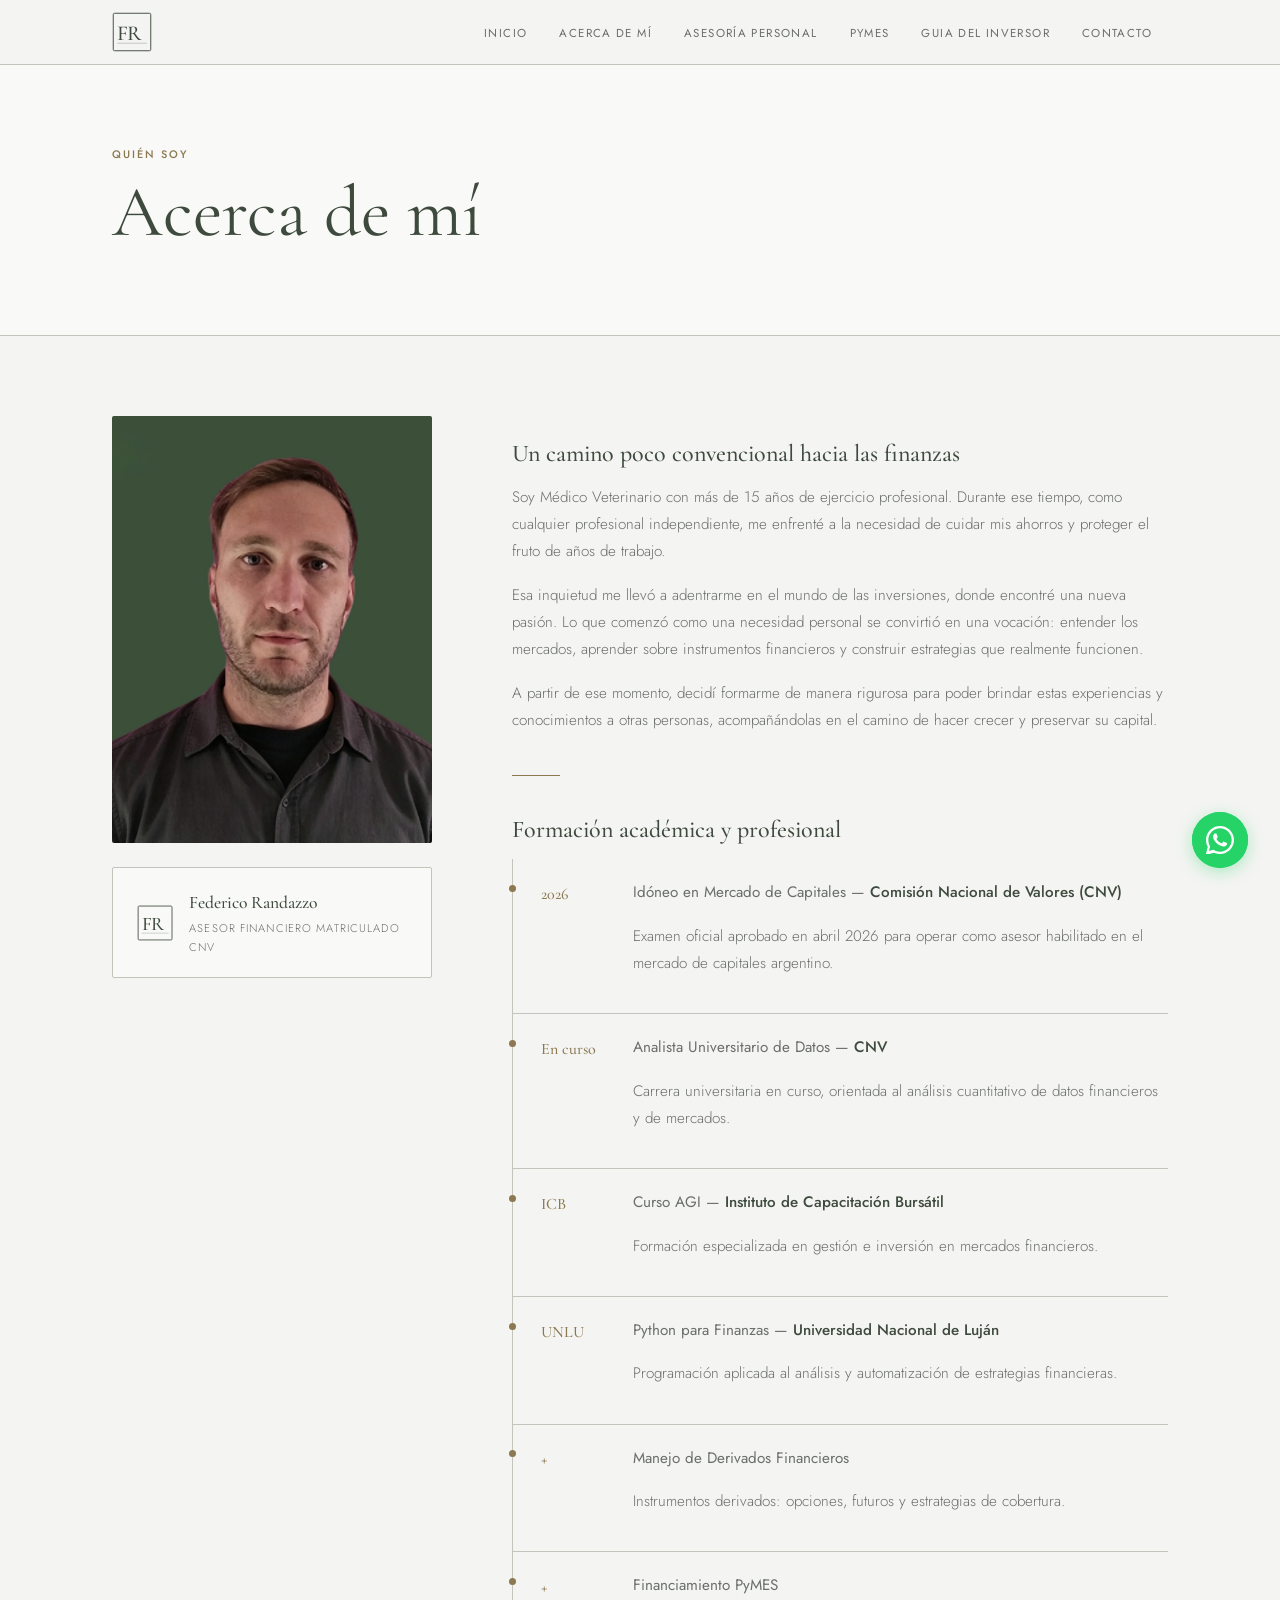
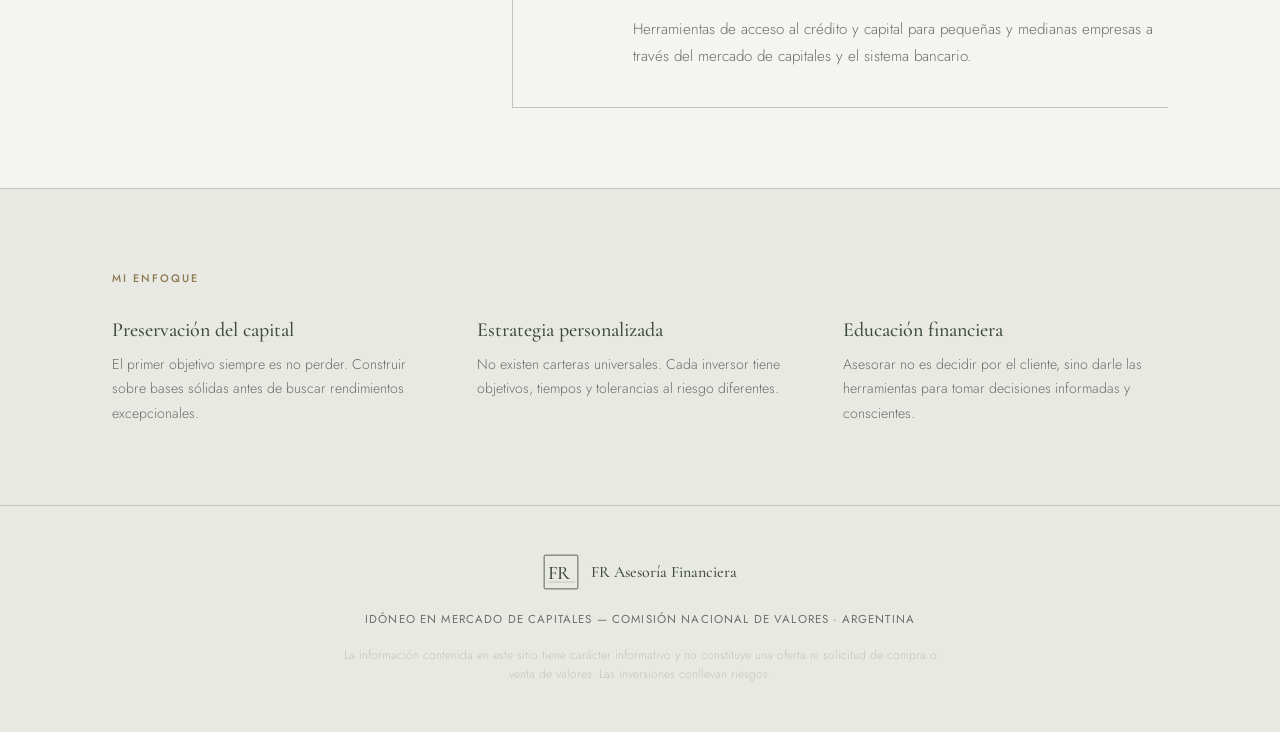
==== commit 312a8d26: "Update about.html" ====
--- a/about.html
+++ b/about.html
@@ -3,14 +3,13 @@
 <head>
   <meta charset="UTF-8" />
   <meta name="viewport" content="width=device-width, initial-scale=1.0"/>
-  <title>FR Asesoría Financiera | Federico Randazzo.</title>
+  <title>Acerca de mí | FR Asesoría Financiera</title>
   <link rel="stylesheet" href="css/style.css" />
   <link rel="preconnect" href="https://fonts.googleapis.com">
   <link href="https://fonts.googleapis.com/css2?family=Cormorant+Garamond:wght@300;400;500;600&family=Jost:wght@200;300;400;500&display=swap" rel="stylesheet">
 </head>
-<body class="page-home">
+<body class="page-about">
 
-  <!-- NAV -->
   <!-- ════════════════════════════════════════════════════════════════
      NAV UNIFICADO — pegar en TODAS las páginas (index, about,
      personas, pymes, costos, contacto).
@@ -46,196 +45,116 @@
   </div>
 </nav>
 
-  <!-- HERO -->
-<section class="hero">
-  <div class="hero-grid">
-    <!-- 1. El bloque de texto principal -->
-    <div class="hero-text">
-       <h1 class="hero-name">Federico<br><span>Randazzo</span></h1>
-       <p class="hero-credential">Asesor Financiero Matriculado CNV</p>
-       <p class="hero-tagline">"Del ahorro a la inversión con criterio, seguridad y claridad."</p>
-    <div class="hero-divider"></div>
-    </div>
-    
-    <!-- 2. La imagen -->
-    <div class="hero-image-container">
-      <div class="hero-image-frame">
-        <img src="perfil.jpg" alt="Federico Randazzo" class="hero-img">
+  <main>
+    <!-- PAGE HEADER -->
+    <section class="page-header">
+      <div class="container">
+        <p class="section-label">Quién soy</p>
+        <h2 class="page-title">Acerca de mí</h2>
       </div>
-    </div>
+    </section>
 
-    <!-- 3. Los botones (ahora independientes para móviles) -->
-    <div class="hero-cta">
-      <a href="about.html" class="btn btn-primary">Conóceme</a>
-      <a href="personas.html" class="btn btn-ghost">Servicios a Personas</a>
-      <a href="pymes.html" class="btn btn-ghost">Asesoramiento PyMES</a>
-    </div>
-  </div>
-</section>
+    <!-- BIO -->
+    <section class="about-bio">
+      <div class="container about-grid">
+        <div class="about-photo-col">
+          <div class="about-photo-frame">
+            <img src="perfil.jpg" alt="Federico Randazzo" class="about-photo">
+          </div>
 
-  <!-- INFLACIÓN DEL DÓLAR -->
-  <section class="dollar-erosion">
-    <div class="container">
-      <div class="dollar-erosion-inner">
-
-        <div class="dollar-erosion-text">
-          <p class="section-label">El costo de no invertir</p>
-          <h2 class="dollar-erosion-title">Tu dólar bajo el colchón<br>pierde valor cada año</h2>
-          <p class="dollar-erosion-body">
-            Muchos creen que guardar dólares en efectivo es sinónimo de seguridad. 
-            Pero el dólar también tiene inflación. En los últimos años, 
-            la inflación en EE.UU. promedió entre un <strong>3% y 9% anual</strong>. 
-            Eso significa que tu dinero quieto, parado, se derrite silenciosamente.
-          </p>
-          <a href="contacto.html" class="btn btn-primary">Hacé trabajar tu capital</a>
+          <div class="about-credential-box">
+            <svg viewBox="0 0 64 64" xmlns="http://www.w3.org/2000/svg" width="40" height="40">
+              <rect x="2" y="2" width="60" height="60" rx="2" fill="none" stroke="var(--accent)" stroke-width="1.5"/>
+              <text x="8" y="44" font-family="Cormorant Garamond, serif" font-size="34" font-weight="500" fill="var(--accent)" letter-spacing="-1">FR</text>
+              <line x1="8" y1="50" x2="56" y2="50" stroke="var(--accent)" stroke-width="0.8" opacity="0.5"/>
+            </svg>
+            <div>
+              <p class="cred-name">Federico Randazzo</p>
+              <p class="cred-title">Asesor Financiero Matriculado CNV</p>
+            </div>
+          </div>
         </div>
 
-        <div class="dollar-erosion-visual">
-          <p class="erosion-visual-label">USD 10.000 guardados hoy valen en poder adquisitivo…</p>
-          <div class="erosion-bars">
+        <div class="about-text-col">
+          <h3 class="about-subtitle">Un camino poco convencional hacia las finanzas</h3>
+          <p>Soy Médico Veterinario con más de 15 años de ejercicio profesional. Durante ese tiempo, como cualquier profesional independiente, me enfrenté a la necesidad de cuidar mis ahorros y proteger el fruto de años de trabajo.</p>
+          <p>Esa inquietud me llevó a adentrarme en el mundo de las inversiones, donde encontré una nueva pasión. Lo que comenzó como una necesidad personal se convirtió en una vocación: entender los mercados, aprender sobre instrumentos financieros y construir estrategias que realmente funcionen.</p>
+          <p>A partir de ese momento, decidí formarme de manera rigurosa para poder brindar estas experiencias y conocimientos a otras personas, acompañándolas en el camino de hacer crecer y preservar su capital.</p>
 
-            <div class="erosion-bar-row">
-              <span class="erosion-year">Hoy</span>
-              <div class="erosion-bar-track">
-                <div class="erosion-bar-fill" style="--pct: 100%">
-                  <span class="erosion-amount">$10.000</span>
-                </div>
+          <div class="about-divider"></div>
+
+          <h3 class="about-subtitle">Formación académica y profesional</h3>
+
+          <div class="formation-list">
+            <div class="formation-item">
+              <div class="formation-year">2026</div>
+              <div class="formation-content">
+                <p class="formation-title">Idóneo en Mercado de Capitales — <strong>Comisión Nacional de Valores (CNV)</strong></p>
+                <p class="formation-desc">Examen oficial aprobado en abril 2026 para operar como asesor habilitado en el mercado de capitales argentino.</p>
               </div>
             </div>
-
-            <div class="erosion-bar-row">
-              <span class="erosion-year">3 años</span>
-              <div class="erosion-bar-track">
-                <div class="erosion-bar-fill erosion-bar-fill--mid" style="--pct: 83%">
-                  <span class="erosion-amount">$8.300</span>
-                </div>
+            <div class="formation-item">
+              <div class="formation-year">En curso</div>
+              <div class="formation-content">
+                <p class="formation-title">Analista Universitario de Datos — <strong>CNV</strong></p>
+                <p class="formation-desc">Carrera universitaria en curso, orientada al análisis cuantitativo de datos financieros y de mercados.</p>
               </div>
             </div>
-
-            <div class="erosion-bar-row">
-              <span class="erosion-year">5 años</span>
-              <div class="erosion-bar-track">
-                <div class="erosion-bar-fill erosion-bar-fill--low" style="--pct: 71%">
-                  <span class="erosion-amount">$7.100</span>
-                </div>
+            <div class="formation-item">
+              <div class="formation-year">ICB</div>
+              <div class="formation-content">
+                <p class="formation-title">Curso AGI — <strong>Instituto de Capacitación Bursátil</strong></p>
+                <p class="formation-desc">Formación especializada en gestión e inversión en mercados financieros.</p>
               </div>
             </div>
-
-            <div class="erosion-bar-row">
-              <span class="erosion-year">10 años</span>
-              <div class="erosion-bar-track">
-                <div class="erosion-bar-fill erosion-bar-fill--danger" style="--pct: 50%">
-                  <span class="erosion-amount">$5.000</span>
-                </div>
+            <div class="formation-item">
+              <div class="formation-year">UNLU</div>
+              <div class="formation-content">
+                <p class="formation-title">Python para Finanzas — <strong>Universidad Nacional de Luján</strong></p>
+                <p class="formation-desc">Programación aplicada al análisis y automatización de estrategias financieras.</p>
               </div>
             </div>
-
-          </div>
-          <p class="erosion-disclaimer">Estimación basada en inflación anual promedio del 6–7% en EE.UU. (IPC 2021–2024). No incluye impuestos ni comisiones. Solo ilustra el impacto del poder adquisitivo.</p>
-        </div>
-
-      </div>
-    </div>
-  </section>
-
-  <!-- SERVICIOS RESUMEN -->
-  <section class="services-preview">
-    <div class="container">
-      <p class="section-label">Servicios</p>
-      <h2 class="services-intro-title">Asesoría financiera para personas y empresas</h2>
-      <p class="services-intro-body">Brindo asesoramiento personalizado tanto a <strong>personas humanas y jurídicas</strong> que buscan hacer crecer y preservar su patrimonio, como a <strong>PyMES</strong> que necesitan herramientas de financiamiento y gestión de capital a través del mercado de capitales y el sistema bancario.</p>
-
-      <!-- BLOQUE PERSONAS HUMANAS Y JURÍDICAS -->
-      <div class="services-block">
-        <div class="services-block-label">
-          <span class="services-block-tag">Personas Humanas &amp; Jurídicas</span>
-          <div class="services-block-line"></div>
-        </div>
-        <div class="services-grid services-grid--personas">
-          <a href="personas.html" class="service-card">
-            <div class="service-icon">
-              <svg viewBox="0 0 32 32" fill="none" xmlns="http://www.w3.org/2000/svg">
-                <path d="M16 4C12.13 4 9 7.13 9 11s3.13 7 7 7 7-3.13 7-7-3.13-7-7-7zm0 18c-4.67 0-14 2.34-14 7v1h28v-1c0-4.66-9.33-7-14-7z" fill="var(--accent)" opacity="0.7"/>
-              </svg>
+            <div class="formation-item">
+              <div class="formation-year">+</div>
+              <div class="formation-content">
+                <p class="formation-title">Manejo de Derivados Financieros</p>
+                <p class="formation-desc">Instrumentos derivados: opciones, futuros y estrategias de cobertura.</p>
+              </div>
             </div>
-            <h3>Inversores Particulares</h3>
-            <p>Carteras diseñadas según tu perfil de riesgo, horizonte temporal y objetivos financieros.</p>
-            <span class="card-link">Ver más →</span>
-          </a>
-          <a href="guiadelinversor.html" class="service-card">
-            <div class="service-icon">
-              <svg viewBox="0 0 32 32" fill="none" xmlns="http://www.w3.org/2000/svg">
-                <path d="M6 4h14l6 6v18H6V4z" stroke="var(--accent)" stroke-width="1.5" opacity="0.7"/>
-                <path d="M20 4v6h6" stroke="var(--accent)" stroke-width="1.5" opacity="0.7"/>
-                <path d="M10 14h12M10 18h12M10 22h7" stroke="var(--accent)" stroke-width="1.5" stroke-linecap="round" opacity="0.7"/>
-              </svg>
+            <div class="formation-item">
+              <div class="formation-year">+</div>
+              <div class="formation-content">
+                <p class="formation-title">Financiamiento PyMES</p>
+                <p class="formation-desc">Herramientas de acceso al crédito y capital para pequeñas y medianas empresas a través del mercado de capitales y el sistema bancario.</p>
+              </div>
             </div>
-            <h3>Guía del Inversor</h3>
-            <p>Recursos educativos y herramientas para entender los mercados y tomar decisiones informadas.</p>
-            <span class="card-link">Ver más →</span>
-          </a>
-          <a href="about.html" class="service-card">
-            <div class="service-icon">
-              <svg viewBox="0 0 32 32" fill="none" xmlns="http://www.w3.org/2000/svg">
-                <path d="M28 6H4a2 2 0 00-2 2v16a2 2 0 002 2h24a2 2 0 002-2V8a2 2 0 00-2-2z" stroke="var(--accent)" stroke-width="1.5" opacity="0.7"/>
-                <path d="M8 12h16M8 16h12M8 20h8" stroke="var(--accent)" stroke-width="1.5" stroke-linecap="round" opacity="0.7"/>
-              </svg>
-            </div>
-            <h3>Mi Trayectoria</h3>
-            <p>Formación sólida en mercados financieros, derivados, análisis de datos y mercado de capitales.</p>
-            <span class="card-link">Ver más →</span>
-          </a>
-        </div>
-      </div>
-
-      <!-- BLOQUE PYMES -->
-      <div class="services-block services-block--pymes">
-        <div class="services-block-label">
-          <span class="services-block-tag services-block-tag--pymes">PyMES</span>
-          <div class="services-block-line"></div>
-        </div>
-        <div class="services-grid services-grid--pymes">
-          <a href="pymes.html" class="service-card service-card--pymes">
-            <div class="service-icon">
-              <svg viewBox="0 0 32 32" fill="none" xmlns="http://www.w3.org/2000/svg">
-                <rect x="3" y="10" width="26" height="18" rx="1" stroke="var(--accent)" stroke-width="1.5" opacity="0.7"/>
-                <path d="M10 10V7a6 6 0 0112 0v3" stroke="var(--accent)" stroke-width="1.5" opacity="0.7"/>
-                <circle cx="16" cy="19" r="2" fill="var(--accent)" opacity="0.7"/>
-              </svg>
-            </div>
-            <h3>Financiamiento PyMES</h3>
-            <p>Herramientas del mercado de capitales y bancario para potenciar el crecimiento de tu empresa.</p>
-            <span class="card-link">Ver más →</span>
-          </a>
-          <div class="service-card service-card--pymes service-card--info">
-            <div class="service-icon">
-              <svg viewBox="0 0 32 32" fill="none" xmlns="http://www.w3.org/2000/svg">
-                <circle cx="16" cy="16" r="12" stroke="var(--accent)" stroke-width="1.5" opacity="0.7"/>
-                <path d="M16 14v8M16 10v2" stroke="var(--accent)" stroke-width="1.5" stroke-linecap="round" opacity="0.7"/>
-              </svg>
-            </div>
-            <h3>Cheques &amp; ONs</h3>
-            <p>Descuento de cheques, emisión de Obligaciones Negociables y acceso al crédito con tasas competitivas.</p>
-            <span class="card-link pymes-cta-link"><a href="pymes.html">Conocer opciones →</a></span>
-          </div>
-          <div class="service-card service-card--pymes service-card--info">
-            <div class="service-icon">
-              <svg viewBox="0 0 32 32" fill="none" xmlns="http://www.w3.org/2000/svg">
-                <path d="M4 24l8-8 5 5 11-13" stroke="var(--accent)" stroke-width="1.5" stroke-linecap="round" stroke-linejoin="round" opacity="0.7"/>
-                <circle cx="26" cy="8" r="2" fill="var(--accent)" opacity="0.5"/>
-              </svg>
-            </div>
-            <h3>Gestión de Excedentes</h3>
-            <p>Colocación eficiente del capital ocioso de tu empresa en instrumentos de renta fija y money market.</p>
-            <span class="card-link pymes-cta-link"><a href="pymes.html">Ver instrumentos →</a></span>
           </div>
         </div>
       </div>
+    </section>
 
-    </div>
-  </section>
+    <!-- VALUES -->
+    <section class="values">
+      <div class="container">
+        <p class="section-label">Mi enfoque</p>
+        <div class="values-grid">
+          <div class="value-item">
+            <h4>Preservación del capital</h4>
+            <p>El primer objetivo siempre es no perder. Construir sobre bases sólidas antes de buscar rendimientos excepcionales.</p>
+          </div>
+          <div class="value-item">
+            <h4>Estrategia personalizada</h4>
+            <p>No existen carteras universales. Cada inversor tiene objetivos, tiempos y tolerancias al riesgo diferentes.</p>
+          </div>
+          <div class="value-item">
+            <h4>Educación financiera</h4>
+            <p>Asesorar no es decidir por el cliente, sino darle las herramientas para tomar decisiones informadas y conscientes.</p>
+          </div>
+        </div>
+      </div>
+    </section>
+  </main>
 
-  <!-- FOOTER -->
   <footer class="footer">
     <div class="container footer-inner">
       <div class="footer-logo">
--- a/css/style.css
+++ b/css/style.css
@@ -244,7 +244,7 @@
 
 .hero-text      { grid-area: text; }
 .hero-image-container { grid-area: image; }
-.hero-cta       { grid-area: cta; display: flex; gap: 1rem; align-items: center; }
+.hero-cta       { grid-area: cta; display: flex; gap: 1rem; align-items: center; flex-wrap: wrap; }
 
 .hero-eyebrow {
   font-family: var(--jost);
